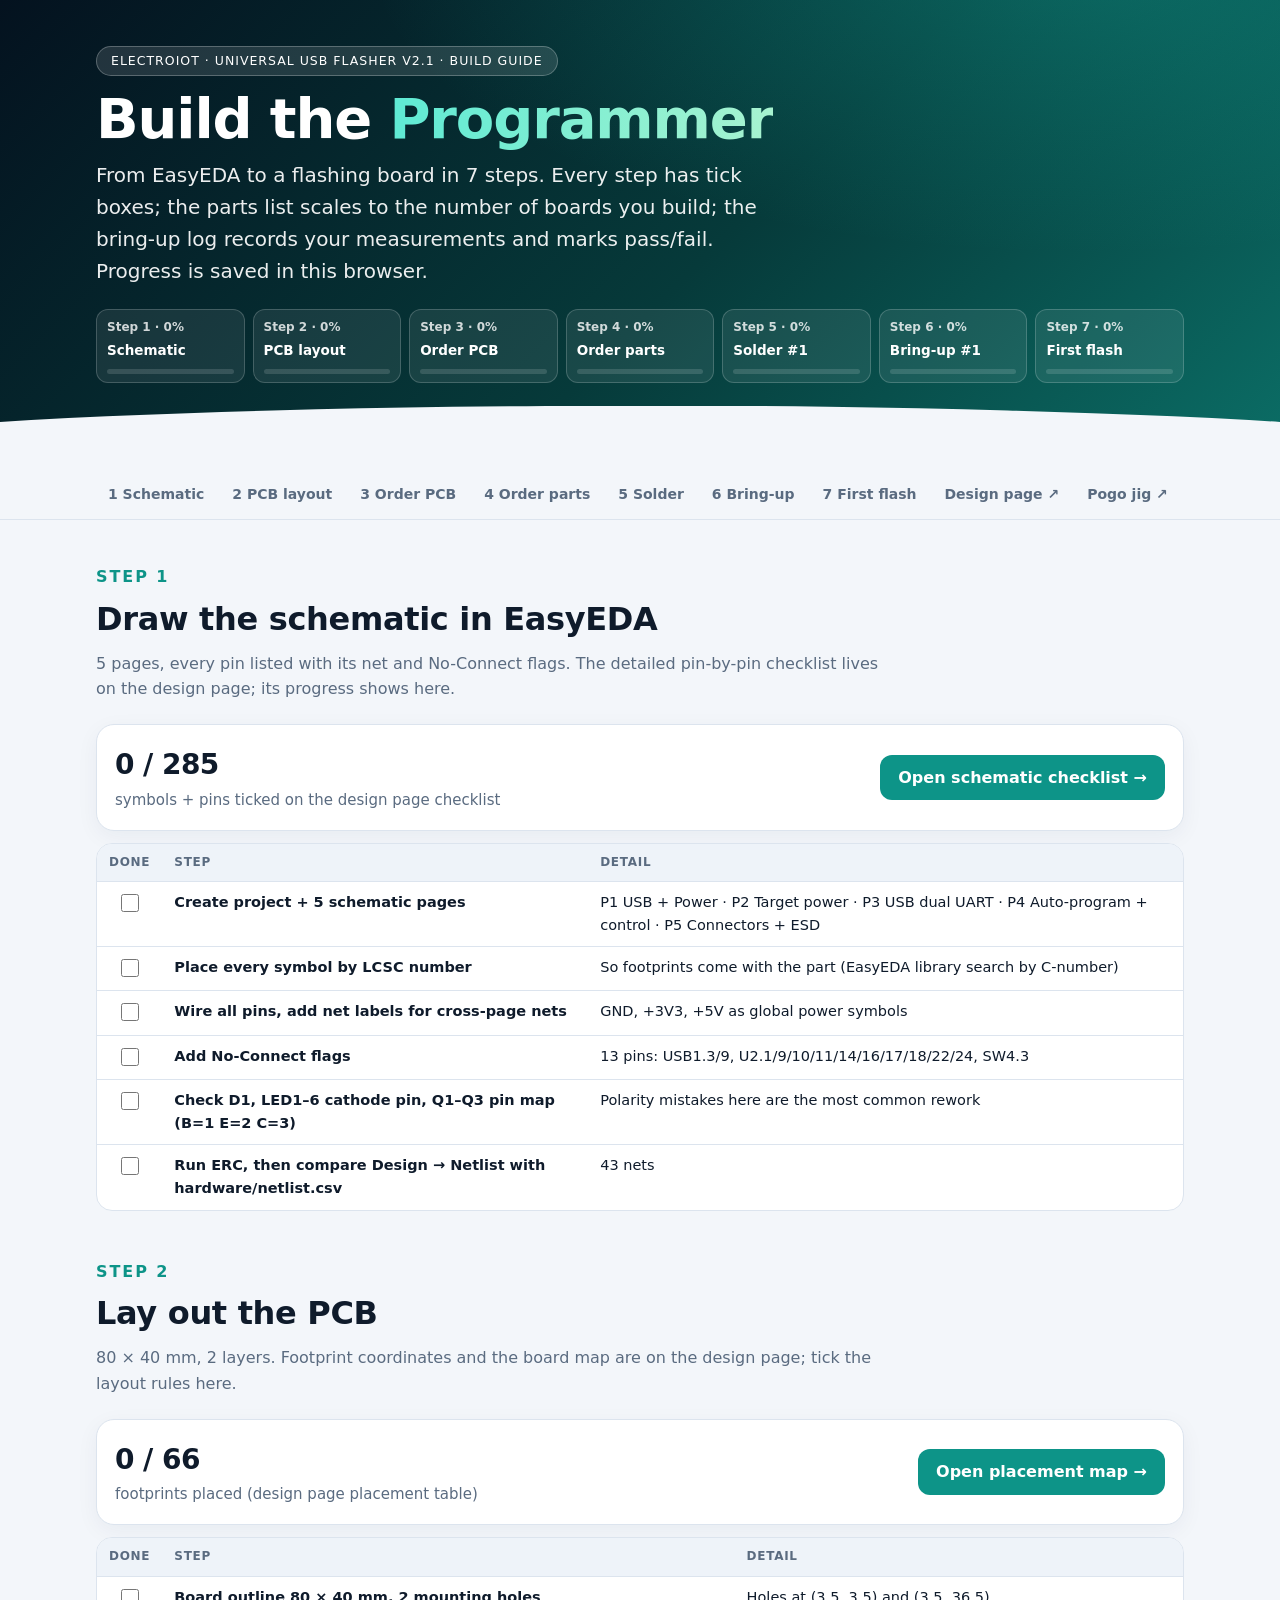
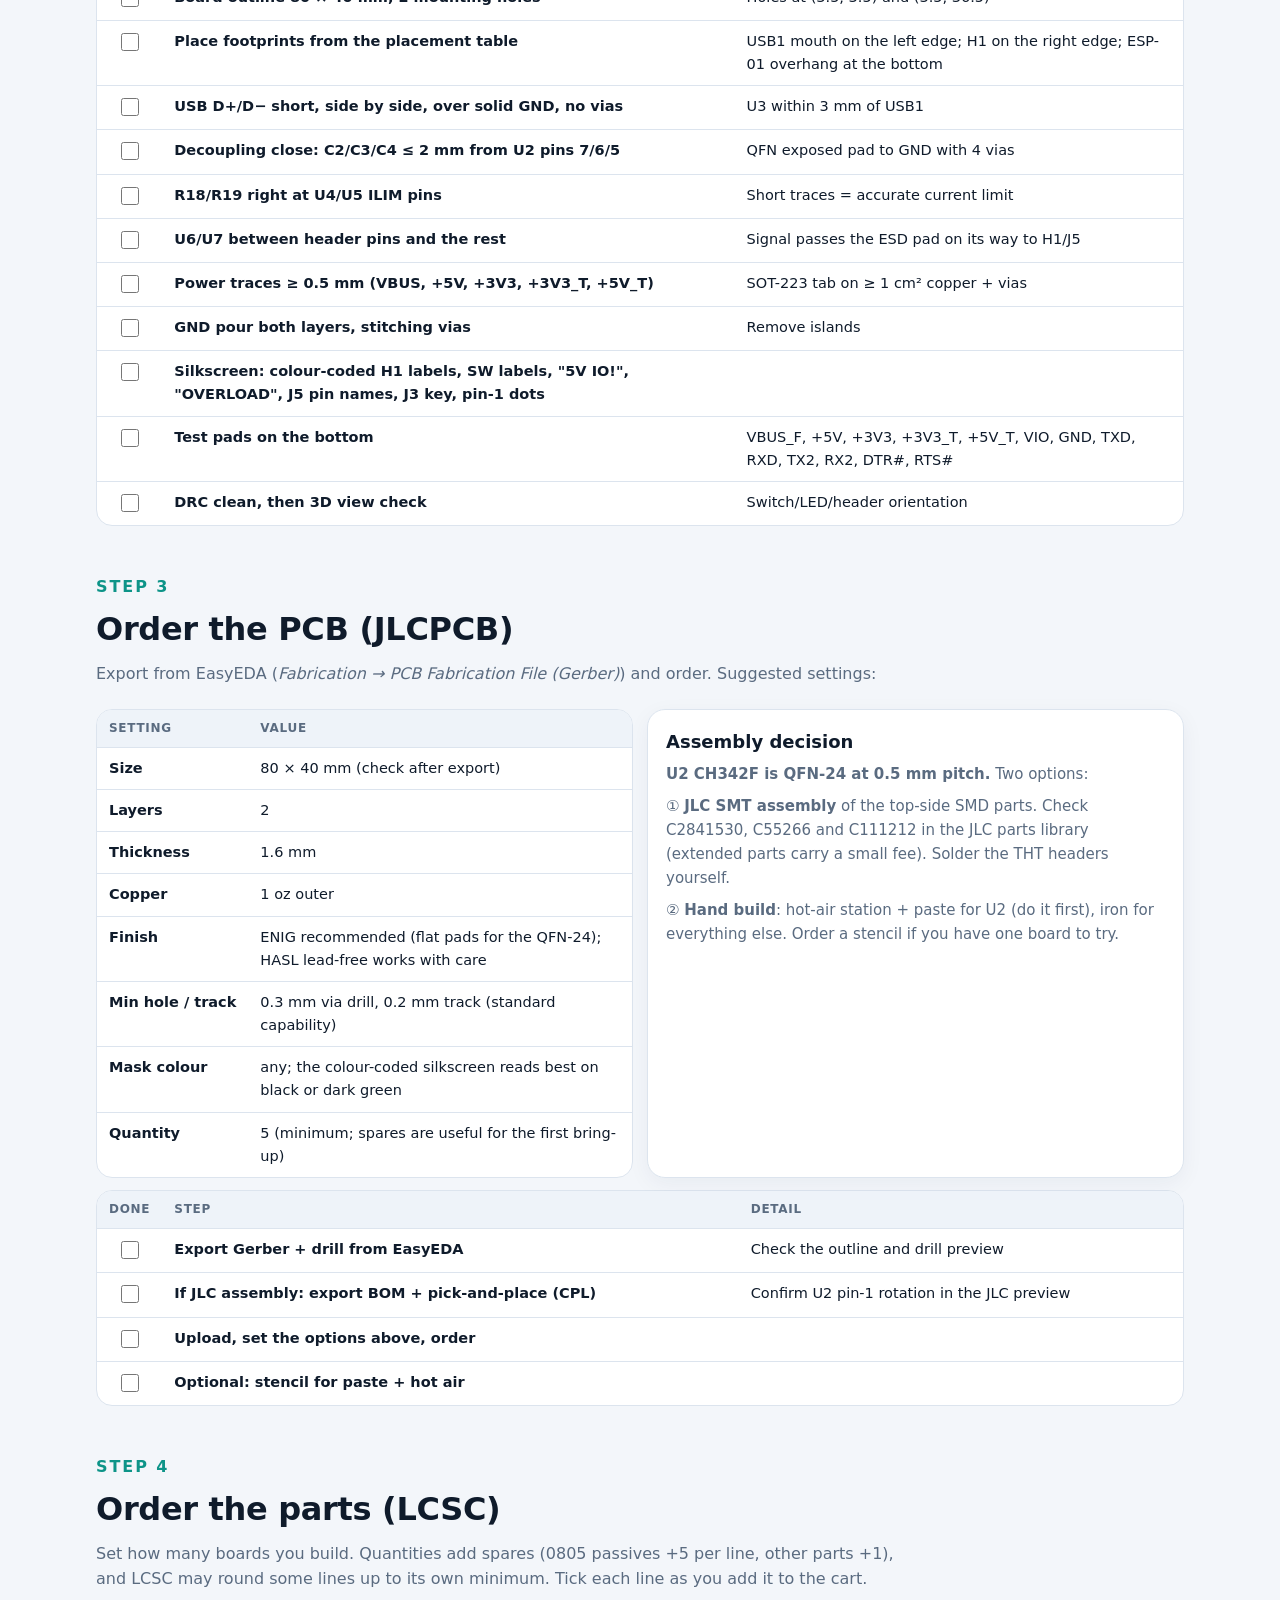
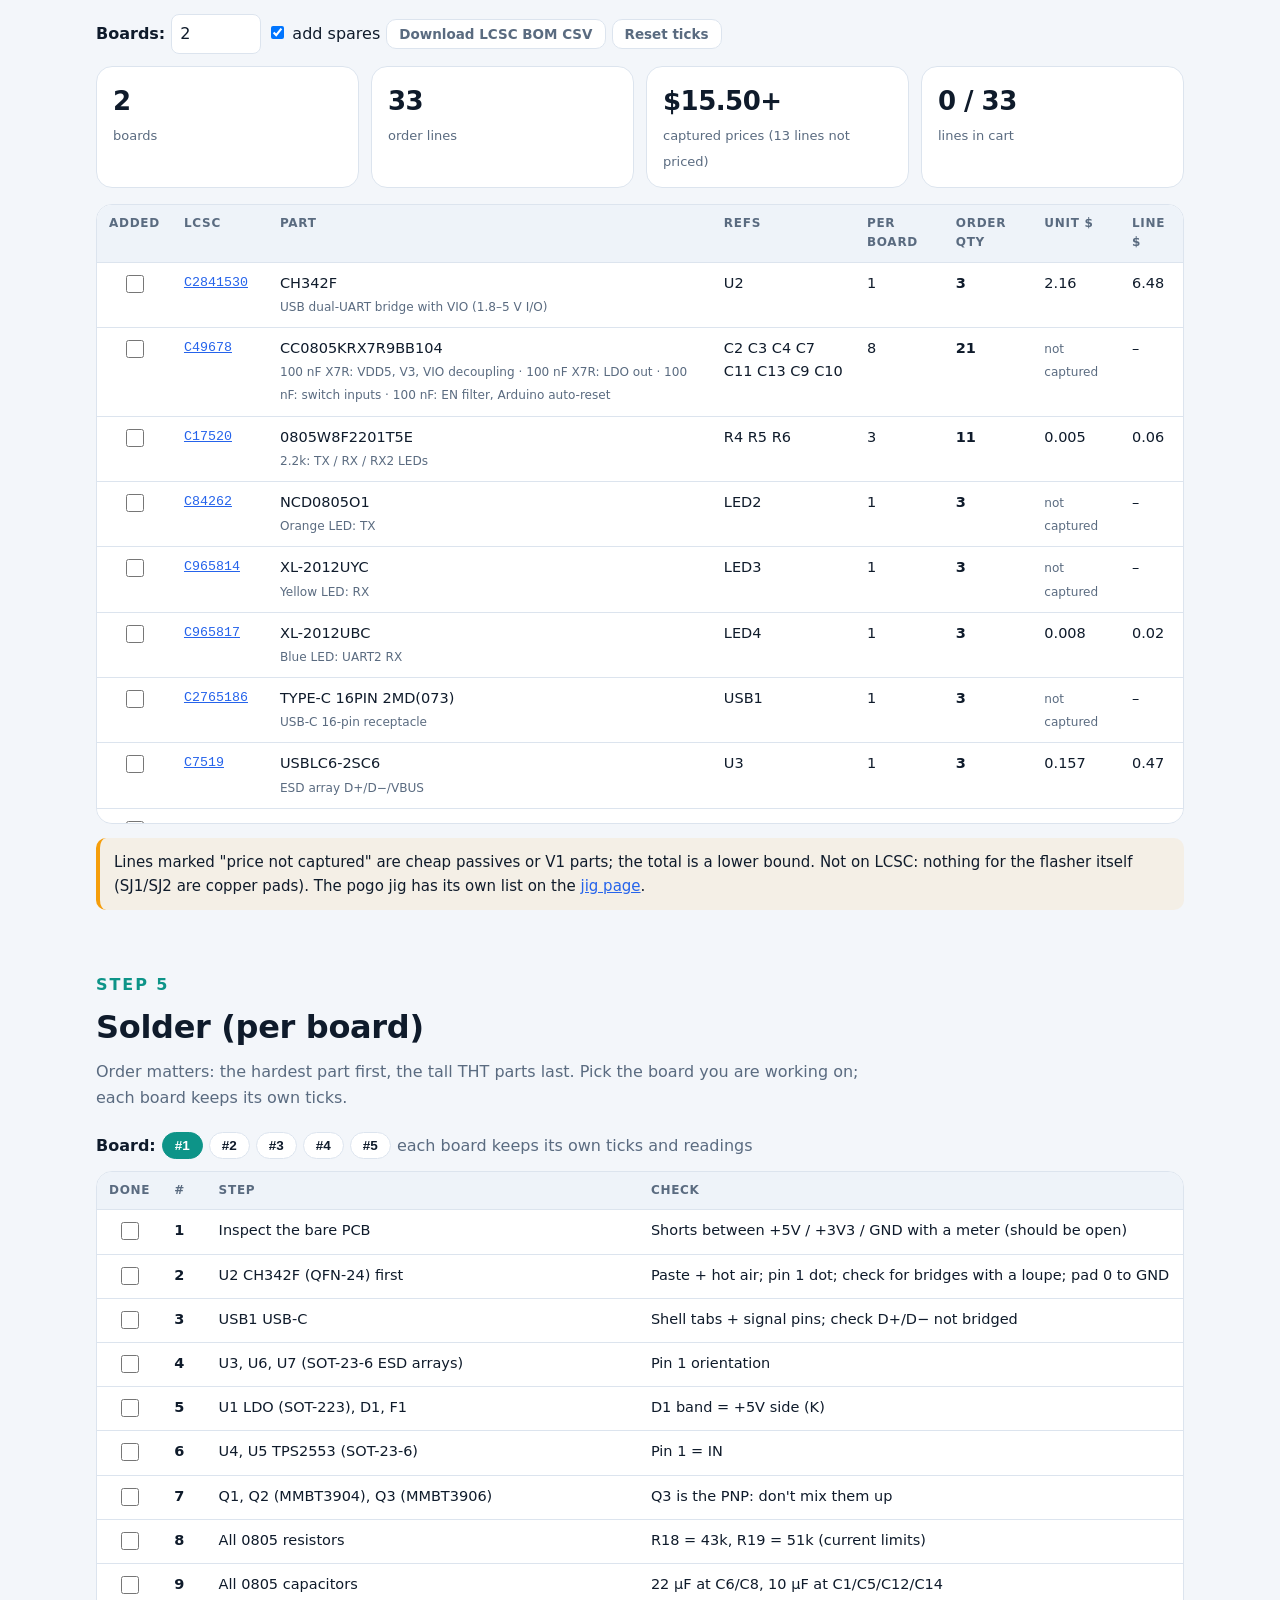
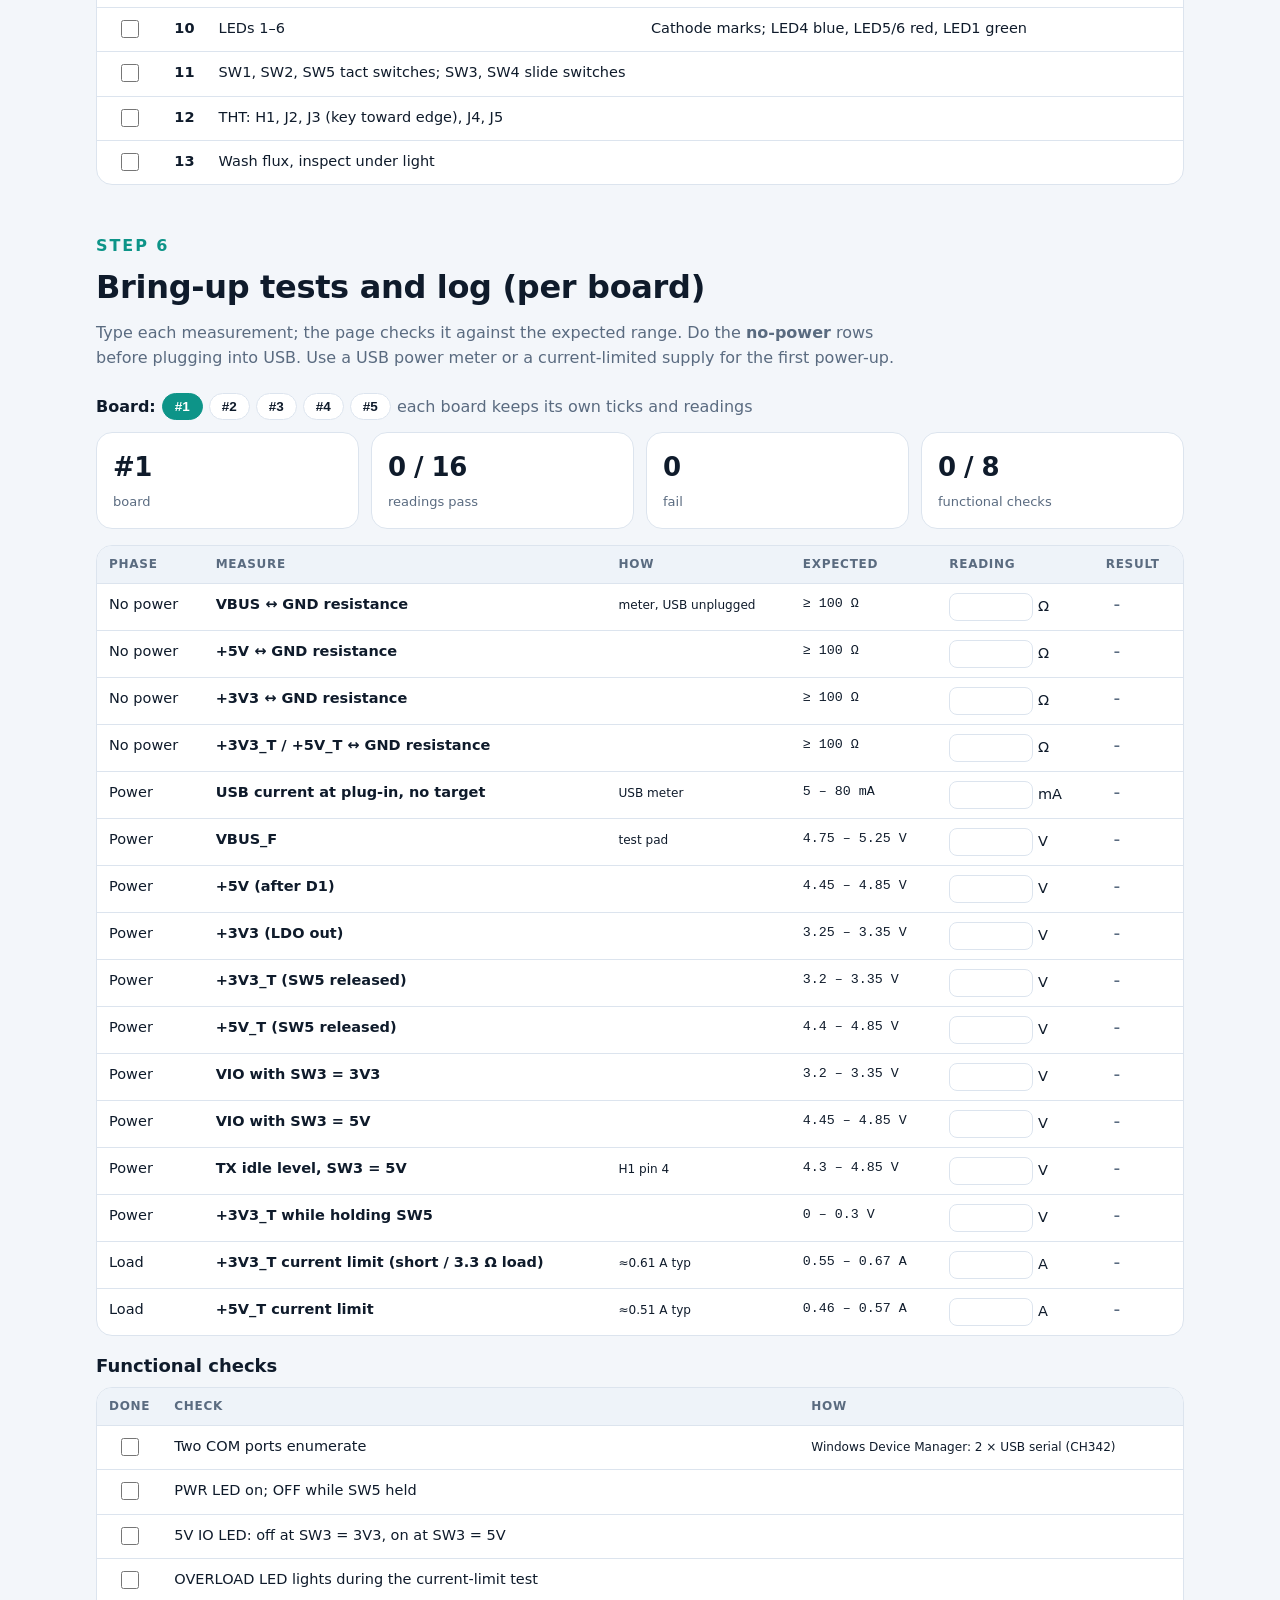
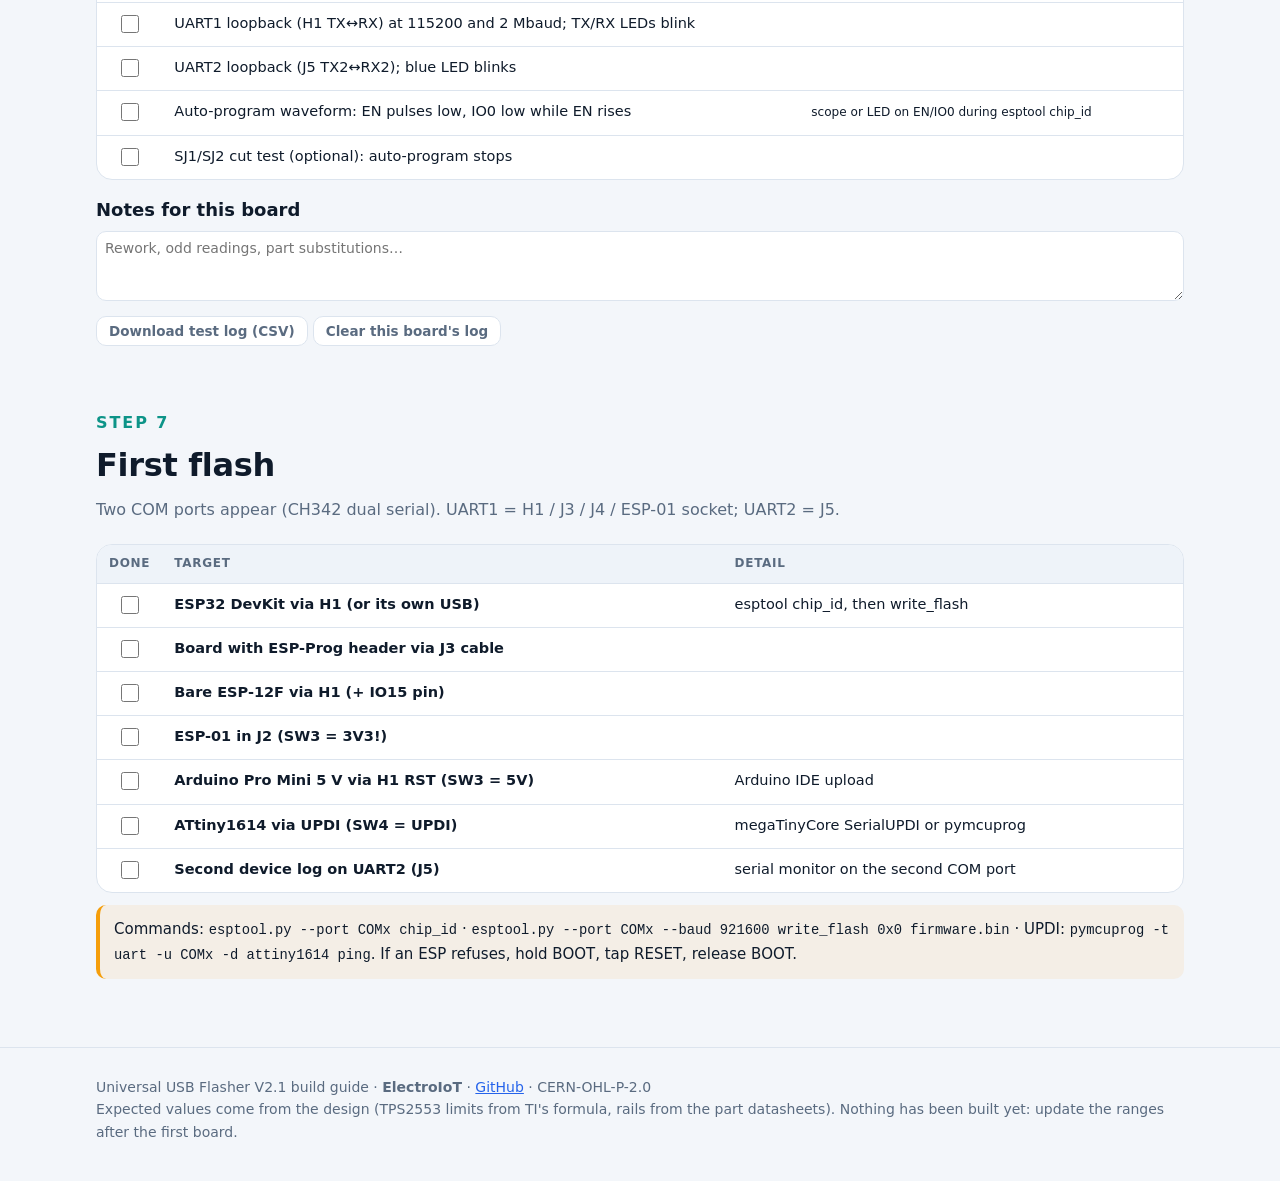
==== docs/build-guide.html @ dc1580ae "Add build guide page: 7 steps, LCSC order calculator, bring-up test log docs/build-guide.html walks " ====
<!doctype html>
<html lang="en">
<head>
<meta charset="utf-8">
<meta name="viewport" content="width=device-width,initial-scale=1">
<title>Build the Flasher</title>
<meta name="description" content="Step-by-step build guide for the Universal USB Flasher V2.1: EasyEDA schematic and layout checklists, JLCPCB order settings, LCSC order calculator, soldering order and a bring-up test log with pass/fail.">
<style>
:root{
  --bg:#f3f6fa;--card:#ffffff;--ink:#0f1b2b;--mute:#5a6b80;--line:#dce4ee;--soft:#eef3f9;
  --a:#0d9488;--b:#2563eb;--hero1:#04121f;--hero2:#063a3a;--hero3:#0d9488;
  --n3v3:#dc2626;--n5v:#9333ea;--nvio:#db2777;--ngnd:#334155;--ntx:#ea580c;--nrx:#16a34a;--nctl:#2563eb;--nesp:#ca8a04;--nusb:#0891b2;--nnc:#94a3b8;
  --sym:#0f1b2b;--pcb:#0b5d3b;--pcb2:#0a4f33;--pad:#d4a34a;--silk:#f8fafc;
}
@media (prefers-color-scheme:dark){:root:not([data-theme="light"]){
  --bg:#07111c;--card:#0e1b2a;--ink:#e6eef8;--mute:#9cb0c6;--line:#1e3246;--soft:#122335;
  --a:#2dd4bf;--b:#60a5fa;
  --n3v3:#f87171;--n5v:#c084fc;--nvio:#f472b6;--ngnd:#94a3b8;--ntx:#fb923c;--nrx:#4ade80;--nctl:#60a5fa;--nesp:#facc15;--nusb:#22d3ee;--nnc:#64748b;
  --sym:#e6eef8;
}}
:root[data-theme="dark"]{
  --bg:#07111c;--card:#0e1b2a;--ink:#e6eef8;--mute:#9cb0c6;--line:#1e3246;--soft:#122335;
  --a:#2dd4bf;--b:#60a5fa;
  --n3v3:#f87171;--n5v:#c084fc;--nvio:#f472b6;--ngnd:#94a3b8;--ntx:#fb923c;--nrx:#4ade80;--nctl:#60a5fa;--nesp:#facc15;--nusb:#22d3ee;--nnc:#64748b;
  --sym:#e6eef8;
}
*{box-sizing:border-box}
html{scroll-behavior:smooth}
body{margin:0;background:var(--bg);color:var(--ink);font:16px/1.6 system-ui,"Segoe UI",Roboto,sans-serif}
a{color:var(--b)}
code,.mono{font-family:ui-monospace,"Cascadia Code",Consolas,monospace;font-size:.92em}
.wrap{max-width:1120px;margin:0 auto;padding:0 16px}

/* hero */
header.hero{position:relative;overflow:hidden;color:#fff;padding:46px 0 86px;
  background:radial-gradient(1200px 500px at 85% -10%,#14b8a655,transparent 60%),linear-gradient(135deg,var(--hero1) 0%,var(--hero2) 55%,#0b6e66 100%)}
.hero:after{content:"";position:absolute;left:0;right:0;bottom:-1px;height:64px;background:var(--bg);clip-path:ellipse(75% 100% at 50% 100%)}
.traces{position:absolute;inset:0;opacity:.16}
.hero .wrap{position:relative;z-index:1;display:grid;grid-template-columns:1.05fr .95fr;gap:28px;align-items:center}
@media(max-width:860px){.hero .wrap{grid-template-columns:1fr}}
.kicker{display:inline-block;background:#ffffff1f;border:1px solid #ffffff40;border-radius:99px;padding:4px 14px;font-size:12.5px;letter-spacing:.08em;text-transform:uppercase}
h1{font-size:clamp(32px,5.6vw,56px);line-height:1.05;margin:14px 0 10px;letter-spacing:-.02em}
h1 span{background:linear-gradient(90deg,#5eead4,#a7f3d0);-webkit-background-clip:text;background-clip:text;color:transparent}
.tagline{font-size:clamp(16px,2.2vw,20px);opacity:.92;margin:0 0 18px;max-width:34em}
.badges{display:flex;flex-wrap:wrap;gap:8px}
.badge{background:#ffffff1a;border:1px solid #ffffff38;border-radius:8px;padding:4px 10px;font-size:13px;font-weight:600}
.cta{display:flex;flex-wrap:wrap;gap:10px;margin-top:22px}
.btn{display:inline-block;padding:10px 18px;border-radius:12px;font-weight:700;text-decoration:none;background:#fff;color:#063a3a}
.btn.o{background:transparent;color:#fff;border:2px solid #ffffff80}
.hero svg.board{width:100%;height:auto;filter:drop-shadow(0 18px 34px rgba(0,0,0,.45))}

/* nav */
nav.toc{position:sticky;top:0;z-index:5;background:color-mix(in srgb,var(--bg) 88%,transparent);backdrop-filter:blur(8px);border-bottom:1px solid var(--line)}
nav.toc .wrap{display:flex;gap:4px;overflow-x:auto;padding-top:8px;padding-bottom:8px;scrollbar-width:none}
nav.toc a{white-space:nowrap;text-decoration:none;color:var(--mute);font-weight:600;font-size:14px;padding:6px 12px;border-radius:99px}
nav.toc a:hover{background:var(--soft);color:var(--ink)}

section{padding:44px 0 4px;scroll-margin-top:56px}
h2{font-size:clamp(24px,3.4vw,32px);margin:0 0 6px;letter-spacing:-.01em}
h2 small{font-size:.5em;color:var(--a);font-weight:800;letter-spacing:.12em;text-transform:uppercase;display:block;margin-bottom:4px}
.lead{color:var(--mute);margin:0 0 22px;max-width:50em}
h3{margin:0 0 6px;font-size:18px}
.grid{display:grid;grid-template-columns:repeat(auto-fit,minmax(240px,1fr));gap:14px}
.card{background:var(--card);border:1px solid var(--line);border-radius:18px;padding:18px;box-shadow:0 6px 22px rgba(8,40,70,.05)}
.card p{margin:0;color:var(--mute);font-size:15px}
.ico{width:42px;height:42px;border-radius:12px;display:grid;place-items:center;font-size:21px;background:var(--soft);margin-bottom:10px}
.fix{display:grid;grid-template-columns:auto 1fr;gap:4px 12px;align-items:start}
.fix .num{grid-row:span 2;width:30px;height:30px;border-radius:50%;background:var(--a);color:#fff;font-weight:800;display:grid;place-items:center;font-size:14px}
.fix .was{color:var(--mute);font-size:14.5px}
.fix .now{font-size:15px}
.fix .now b{color:var(--a)}

.figure{background:var(--card);border:1px solid var(--line);border-radius:18px;padding:14px;overflow-x:auto}
.figure svg{display:block;width:100%;height:auto;min-width:640px}
.figcap{color:var(--mute);font-size:14px;margin:10px 4px 0}
.two{display:grid;grid-template-columns:1fr 1fr;gap:14px}
@media(max-width:900px){.two{grid-template-columns:1fr}}

table{width:100%;border-collapse:collapse;font-size:14.5px}
.tbl{background:var(--card);border:1px solid var(--line);border-radius:16px;overflow:auto}
th,td{padding:9px 12px;text-align:left;border-top:1px solid var(--line);vertical-align:top}
th{background:var(--soft);font-size:12px;text-transform:uppercase;letter-spacing:.06em;color:var(--mute);border-top:0;position:sticky;top:0}
td.ref{font-weight:700;white-space:nowrap}
.pill{display:inline-block;padding:2px 9px;border-radius:99px;font-size:12px;font-weight:700;white-space:nowrap}
.p-ok{background:#16a34a22;color:#15803d}.p-warn{background:#f59e0b26;color:#b45309}.p-info{background:#2563eb1f;color:#1d4ed8}
@media (prefers-color-scheme:dark){:root:not([data-theme="light"]) .p-ok{color:#4ade80}:root:not([data-theme="light"]) .p-warn{color:#fbbf24}:root:not([data-theme="light"]) .p-info{color:#93c5fd}}
.dot{display:inline-block;width:10px;height:10px;border-radius:3px;margin-right:6px;vertical-align:-1px}
.chips{display:flex;flex-wrap:wrap;gap:6px;margin:0 0 12px}
.chip{border:1px solid var(--line);background:var(--card);color:var(--ink);border-radius:99px;padding:5px 12px;font-weight:600;font-size:13.5px;cursor:pointer}
.chip[aria-pressed="true"]{background:var(--a);border-color:var(--a);color:#fff}
.bomtools{display:flex;flex-wrap:wrap;gap:10px;align-items:center;justify-content:space-between;margin-bottom:10px}
.bomtools input{flex:1;min-width:200px;max-width:320px;padding:8px 12px;border-radius:10px;border:1px solid var(--line);background:var(--card);color:var(--ink);font:inherit}
.stats{display:grid;grid-template-columns:repeat(auto-fit,minmax(150px,1fr));gap:12px;margin:0 0 16px}
.stat{background:var(--card);border:1px solid var(--line);border-radius:16px;padding:14px 16px}
.stat b{display:block;font-size:26px;letter-spacing:-.02em}
.stat span{color:var(--mute);font-size:13px}

.legend{display:flex;flex-wrap:wrap;gap:6px 14px;font-size:13.5px;color:var(--mute);margin:10px 4px 0}
.pins{display:flex;gap:6px;flex-wrap:wrap}
.pinbox{flex:1;min-width:84px;border-radius:12px;padding:10px 8px;text-align:center;color:#fff;font-weight:800;font-size:14px}
.pinbox small{display:block;font-weight:600;opacity:.85;font-size:11.5px}
.warn{border-left:4px solid #f59e0b;background:#f59e0b14;padding:12px 14px;border-radius:10px;margin:14px 0;font-size:15px}
.steps{counter-reset:s;display:grid;grid-template-columns:repeat(auto-fit,minmax(230px,1fr));gap:16px;margin-top:8px}
.step{position:relative;background:var(--card);border:1px solid var(--line);border-radius:18px;padding:22px 18px 18px}
.step:before{counter-increment:s;content:counter(s);position:absolute;top:-13px;left:16px;width:28px;height:28px;border-radius:50%;background:var(--a);color:#fff;font-weight:800;display:grid;place-items:center;font-size:14px}
.step p{margin:0;color:var(--mute);font-size:14.5px}
.ck{width:18px;height:18px;accent-color:var(--a);cursor:pointer;vertical-align:-3px}
tr.done td{opacity:.55}tr.done td:first-child,tr.done td.tick{opacity:1}
td.tick{width:38px;text-align:center}
.prog{display:flex;align-items:center;gap:12px;margin:0 0 12px;flex-wrap:wrap}
.bar{flex:1;min-width:160px;height:10px;border-radius:99px;background:var(--soft);border:1px solid var(--line);overflow:hidden}
.bar i{display:block;height:100%;background:linear-gradient(90deg,var(--a),#22c55e);width:0;transition:width .25s}
.prog b{font-size:14px;white-space:nowrap}
.tbtn{border:1px solid var(--line);background:var(--card);color:var(--mute);border-radius:10px;padding:6px 12px;font:600 13.5px system-ui;cursor:pointer}
.tbtn:hover{color:var(--ink)}
.ptabs{display:flex;gap:8px;flex-wrap:wrap;margin:0 0 14px}
.ptab{border:1px solid var(--line);background:var(--card);color:var(--ink);border-radius:14px;padding:10px 14px;cursor:pointer;text-align:left;font:inherit;min-width:170px}
.ptab small{display:block;color:var(--mute);font-size:12.5px}
.ptab[aria-pressed="true"]{border-color:var(--a);box-shadow:0 0 0 2px color-mix(in srgb,var(--a) 35%,transparent)}
.ptab .pp{font-weight:800;color:var(--a);font-size:12.5px}
.net{display:inline-block;padding:1px 8px;border-radius:7px;font:700 12.5px ui-monospace,Consolas,monospace;color:#fff;white-space:nowrap}
.ncflag{white-space:nowrap;display:inline-flex;align-items:center;gap:5px;padding:1px 8px;border-radius:7px;font:800 12px system-ui;background:#64748b26;color:var(--mute);border:1px dashed var(--nnc)}
.ncflag:before{content:"\2715";color:#dc2626;font-weight:900}
.partline{display:flex;flex-wrap:wrap;align-items:center;gap:6px 14px;background:var(--soft);border-top:1px solid var(--line);padding:9px 12px;font-size:14px}
.partline b{font-size:15px}
.partline .mute{color:var(--mute);font-size:13px}
.labels{display:flex;flex-wrap:wrap;gap:6px;margin:8px 0 14px}
footer{margin-top:50px;padding:28px 0 40px;border-top:1px solid var(--line);color:var(--mute);font-size:14px}

/* svg helpers */
.s-sym{stroke:var(--sym);fill:none;stroke-width:2}
.s-fill{fill:var(--card);stroke:var(--sym);stroke-width:2}
.s-txt{fill:var(--ink);font:600 13px system-ui,Segoe UI,sans-serif}
.s-sm{fill:var(--mute);font:500 11.5px system-ui,Segoe UI,sans-serif}
.s-ref{fill:var(--a);font:800 13px system-ui,Segoe UI,sans-serif}
.w{fill:none;stroke-width:2.6;stroke-linecap:round;stroke-linejoin:round}
.j{stroke:none}
.blk{fill:var(--card);stroke:var(--line);stroke-width:2}
.blkt{fill:var(--ink);font:800 15px system-ui,Segoe UI,sans-serif}
.blks{fill:var(--mute);font:500 12px system-ui,Segoe UI,sans-serif}
</style>
</head>
<body>
<style>
.stepper{display:grid;grid-template-columns:repeat(7,1fr);gap:8px;margin-top:22px}
@media(max-width:820px){.stepper{grid-template-columns:repeat(4,1fr)}}
.stp{background:#ffffff14;border:1px solid #ffffff30;border-radius:12px;padding:8px 10px;text-decoration:none;color:#fff}
.stp b{display:block;font-size:12px;opacity:.8}.stp span{font-weight:800;font-size:13.5px}
.stp i{display:block;height:5px;border-radius:9px;background:#ffffff22;margin-top:6px;overflow:hidden}.stp i u{display:block;height:100%;background:#5eead4;width:0}
.num{width:90px;padding:6px 8px;border-radius:8px;border:1px solid var(--line);background:var(--card);color:var(--ink);font:inherit}
.meas{width:84px;padding:5px 7px;border-radius:8px;border:1px solid var(--line);background:var(--card);color:var(--ink);font:600 14px ui-monospace,Consolas,monospace}
.res{font-weight:800;font-size:12.5px;padding:2px 8px;border-radius:99px;white-space:nowrap}
.pass{background:#16a34a22;color:#15803d}.fail{background:#dc262622;color:#b91c1c}.na{color:var(--mute)}
.boardsel{display:flex;gap:6px;flex-wrap:wrap;align-items:center;margin:0 0 12px}
.linkcard{display:flex;justify-content:space-between;align-items:center;gap:12px;flex-wrap:wrap}
.big{font-size:28px;font-weight:800;letter-spacing:-.02em}
textarea.notes{width:100%;min-height:70px;border-radius:10px;border:1px solid var(--line);background:var(--card);color:var(--ink);font:14px system-ui;padding:8px}
</style>
<header class="hero">
  <div class="wrap" style="display:block">
    <span class="kicker">ElectroIoT · Universal USB Flasher V2.1 · build guide</span>
    <h1>Build the <span>Programmer</span></h1>
    <p class="tagline">From EasyEDA to a flashing board in 7 steps. Every step has tick boxes; the parts list scales to the number of boards you build; the bring-up log records your measurements and marks pass/fail. Progress is saved in this browser.</p>
    <div class="stepper" id="stepper"></div>
  </div>
</header>

<nav class="toc"><div class="wrap">
  <a href="#s1">1 Schematic</a><a href="#s2">2 PCB layout</a><a href="#s3">3 Order PCB</a><a href="#s4">4 Order parts</a><a href="#s5">5 Solder</a><a href="#s6">6 Bring-up</a><a href="#s7">7 First flash</a><a href="index.html">Design page ↗</a><a href="pogo-jig.html">Pogo jig ↗</a>
</div></nav>

<main class="wrap">

<section id="s1">
  <h2><small>Step 1</small>Draw the schematic in EasyEDA</h2>
  <p class="lead">5 pages, every pin listed with its net and No-Connect flags. The detailed pin-by-pin checklist lives on the design page; its progress shows here.</p>
  <div class="card linkcard"><div><div class="big" id="schProg">–</div><p>symbols + pins ticked on the design page checklist</p></div><a class="btn" style="background:var(--a);color:#fff" href="index.html#sch-check">Open schematic checklist →</a></div>
  <div class="tbl" style="margin-top:12px"><table id="t1"></table></div>
</section>

<section id="s2">
  <h2><small>Step 2</small>Lay out the PCB</h2>
  <p class="lead">80 × 40 mm, 2 layers. Footprint coordinates and the board map are on the design page; tick the layout rules here.</p>
  <div class="card linkcard"><div><div class="big" id="plProg">–</div><p>footprints placed (design page placement table)</p></div><a class="btn" style="background:var(--a);color:#fff" href="index.html#placement">Open placement map →</a></div>
  <div class="tbl" style="margin-top:12px"><table id="t2"></table></div>
</section>

<section id="s3">
  <h2><small>Step 3</small>Order the PCB (JLCPCB)</h2>
  <p class="lead">Export from EasyEDA (<i>Fabrication → PCB Fabrication File (Gerber)</i>) and order. Suggested settings:</p>
  <div class="two">
    <div class="tbl"><table>
      <tr><th>Setting</th><th>Value</th></tr>
      <tr><td class="ref">Size</td><td>80 × 40 mm (check after export)</td></tr>
      <tr><td class="ref">Layers</td><td>2</td></tr>
      <tr><td class="ref">Thickness</td><td>1.6 mm</td></tr>
      <tr><td class="ref">Copper</td><td>1 oz outer</td></tr>
      <tr><td class="ref">Finish</td><td>ENIG recommended (flat pads for the QFN-24); HASL lead-free works with care</td></tr>
      <tr><td class="ref">Min hole / track</td><td>0.3 mm via drill, 0.2 mm track (standard capability)</td></tr>
      <tr><td class="ref">Mask colour</td><td>any; the colour-coded silkscreen reads best on black or dark green</td></tr>
      <tr><td class="ref">Quantity</td><td>5 (minimum; spares are useful for the first bring-up)</td></tr>
    </table></div>
    <div class="card"><h3>Assembly decision</h3><p><b>U2 CH342F is QFN-24 at 0.5 mm pitch.</b> Two options:</p><p style="margin-top:8px">① <b>JLC SMT assembly</b> of the top-side SMD parts. Check C2841530, C55266 and C111212 in the JLC parts library (extended parts carry a small fee). Solder the THT headers yourself.</p><p style="margin-top:8px">② <b>Hand build</b>: hot-air station + paste for U2 (do it first), iron for everything else. Order a stencil if you have one board to try.</p></div>
  </div>
  <div class="tbl" style="margin-top:12px"><table id="t3"></table></div>
</section>

<section id="s4">
  <h2><small>Step 4</small>Order the parts (LCSC)</h2>
  <p class="lead">Set how many boards you build. Quantities add spares (0805 passives +5 per line, other parts +1), and LCSC may round some lines up to its own minimum. Tick each line as you add it to the cart.</p>
  <div class="boardsel"><b>Boards:</b> <input class="num" id="nBoards" type="number" min="1" max="50" value="2"> <label><input type="checkbox" id="spares" checked> add spares</label> <button class="tbtn" id="csvBtn">Download LCSC BOM CSV</button> <button class="tbtn" id="ordReset">Reset ticks</button></div>
  <div class="stats" id="ordStats"></div>
  <div class="tbl" style="max-height:620px"><table id="ordTable"></table></div>
  <div class="warn">Lines marked "price not captured" are cheap passives or V1 parts; the total is a lower bound. Not on LCSC: nothing for the flasher itself (SJ1/SJ2 are copper pads). The pogo jig has its own list on the <a href="pogo-jig.html#bom">jig page</a>.</div>
</section>

<section id="s5">
  <h2><small>Step 5</small>Solder (per board)</h2>
  <p class="lead">Order matters: the hardest part first, the tall THT parts last. Pick the board you are working on; each board keeps its own ticks.</p>
  <div class="boardsel" id="bs5"></div>
  <div class="tbl"><table id="t5"></table></div>
</section>

<section id="s6">
  <h2><small>Step 6</small>Bring-up tests and log (per board)</h2>
  <p class="lead">Type each measurement; the page checks it against the expected range. Do the <b>no-power</b> rows before plugging into USB. Use a USB power meter or a current-limited supply for the first power-up.</p>
  <div class="boardsel" id="bs6"></div>
  <div class="stats" id="testStats"></div>
  <div class="tbl"><table id="t6"></table></div>
  <h3 style="margin-top:16px">Functional checks</h3>
  <div class="tbl"><table id="t6b"></table></div>
  <h3 style="margin-top:16px">Notes for this board</h3>
  <textarea class="notes" id="notes" placeholder="Rework, odd readings, part substitutions…"></textarea>
  <p style="margin-top:8px"><button class="tbtn" id="logBtn">Download test log (CSV)</button> <button class="tbtn" id="testReset">Clear this board's log</button></p>
</section>

<section id="s7">
  <h2><small>Step 7</small>First flash</h2>
  <p class="lead">Two COM ports appear (CH342 dual serial). UART1 = H1 / J3 / J4 / ESP-01 socket; UART2 = J5.</p>
  <div class="tbl"><table id="t7"></table></div>
  <div class="warn" style="margin-top:12px">Commands: <code>esptool.py --port COMx chip_id</code> · <code>esptool.py --port COMx --baud 921600 write_flash 0x0 firmware.bin</code> · UPDI: <code>pymcuprog -t uart -u COMx -d attiny1614 ping</code>. If an ESP refuses, hold BOOT, tap RESET, release BOOT.</div>
</section>
</main>

<footer><div class="wrap">Universal USB Flasher V2.1 build guide · <b>ElectroIoT</b> · <a href="https://github.com/ElectroIoT/Universal-USB-Flasher-V2">GitHub</a> · CERN-OHL-P-2.0<br>Expected values come from the design (TPS2553 limits from TI's formula, rails from the part datasheets). Nothing has been built yet: update the ranges after the first board.</div></footer>

<script>
/*DESIGN-START*/
const DESIGN={"version":"V2.1 (design)","board":{"w":80,"h":40,"holes":[[3.5,3.5],[3.5,36.5]]},"groups":{"pwr":["Power","#dc2626"],"tgt":["Target power","#f97316"],"usb":["USB + ESD","#0891b2"],"uart":["USB-UART","#0d9488"],"ap":["Auto-program","#2563eb"],"io":["Target I/O","#ca8a04"],"ui":["LEDs + switches","#9333ea"],"con":["Connectors","#64748b"]},"pages":[["P1","Page 1 · USB + Power","USB-C, ESD, fuse, LDO, IO switch, 5V-IO LED"],["P2","Page 2 · Target power","TPS2553 switches, power-cycle button, PWR + OVERLOAD LEDs"],["P3","Page 3 · USB dual UART","CH342F, decoupling, TX/RX/RX2 LEDs"],["P4","Page 4 · Auto-program + control","Q1/Q2, SJ1/SJ2, pull-ups, buttons, UPDI, Arduino RST"],["P5","Page 5 · Connectors + ESD","H1, ESP-01, ESP-Prog 1.27/2.54, UART2, header ESD"]],"parts":[["USB1","P1","USB-C 16P","USB-C-SMD_TYPE-C-16PIN-2MD(073)","C2765186",[["1","GND","GND"],["2","VBUS","VBUS"],["3","SBU2","NC"],["4","CC1","CC1"],["5","DN2","USB_DM"],["6","DP1","USB_DP"],["7","DN1","USB_DM"],["8","DP2","USB_DP"],["9","SBU1","NC"],["10","CC2","CC2"],["11","VBUS","VBUS"],["12","GND","GND"],["13","SHELL","GND"],["14","SHELL","GND"]]],["R1","P1","5.1k","R0805","C27834",[["1","1","CC1"],["2","2","GND"]]],["R2","P1","5.1k","R0805","C27834",[["1","1","CC2"],["2","2","GND"]]],["U3","P1","USBLC6-2SC6","SOT-23-6","C7519",[["1","I/O1","USB_DP"],["2","GND","GND"],["3","I/O2","USB_DM"],["4","I/O2","USB_DM"],["5","VBUS","VBUS"],["6","I/O1","USB_DP"]]],["F1","P1","PTC 500 mA","F1206","C2680506",[["1","1","VBUS"],["2","2","VBUS_F"]]],["C1","P1","10 µF","C0805","C15850",[["1","1","VBUS_F"],["2","2","GND"]]],["D1","P1","1N5819HW","SOD-123","C82544",[["1","K (band)","+5V"],["2","A","VBUS_F"]]],["C5","P1","10 µF","C0805","C15850",[["1","1","+5V"],["2","2","GND"]]],["U1","P1","SGM2212-3.3","SOT-223-3","C3294699",[["1","GND","GND"],["2","VOUT","+3V3"],["3","VIN","+5V"],["4","VOUT (tab)","+3V3"]]],["C6","P1","22 µF","C0805","C45783",[["1","1","+3V3"],["2","2","GND"]]],["C7","P1","100 nF","C0805","C49678",[["1","1","+3V3"],["2","2","GND"]]],["SW3","P1","MSK12C02 (IO 3V3|5V)","SW-SMD_MSK12C02","C431540",[["1","throw A","+3V3"],["2","common","VIO"],["3","throw B","+5V"]]],["Q3","P1","MMBT3906 (5V-IO detect)","SOT-23-3","C53444",[["1","B","Q3_B"],["2","E","VIO"],["3","C","Q3_C"]]],["R16","P1","4.7k (Q3 base)","R0805","C17673",[["1","1","+3V3"],["2","2","Q3_B"]]],["R17","P1","1k (5V-IO LED)","R0805","C95781",[["1","1","Q3_C"],["2","2","LED5_A"]]],["LED5","P1","Red (5V IO warning)","LED0805","C84256",[["2","A","LED5_A"],["1","K","GND"]]],["U4","P2","TPS2553 (3V3 target switch)","SOT-23-6","C55266",[["1","IN","+3V3"],["2","GND","GND"],["3","EN","TPWR_EN"],["4","FAULT#","FAULT_N"],["5","ILIM","ILIM3"],["6","OUT","+3V3_T"]]],["R18","P2","43k 1% (≈0.61 A limit)","R0805","C17695",[["1","1","ILIM3"],["2","2","GND"]]],["C11","P2","100 nF (U4 IN)","C0805","C49678",[["1","1","+3V3"],["2","2","GND"]]],["C12","P2","10 µF (+3V3_T)","C0805","C15850",[["1","1","+3V3_T"],["2","2","GND"]]],["U5","P2","TPS2553 (5V target switch)","SOT-23-6","C55266",[["1","IN","+5V"],["2","GND","GND"],["3","EN","TPWR_EN"],["4","FAULT#","FAULT_N"],["5","ILIM","ILIM5"],["6","OUT","+5V_T"]]],["R19","P2","51k 1% (≈0.51 A limit)","R0805","C17737",[["1","1","ILIM5"],["2","2","GND"]]],["C13","P2","100 nF (U5 IN)","C0805","C49678",[["1","1","+5V"],["2","2","GND"]]],["C14","P2","10 µF (+5V_T)","C0805","C15850",[["1","1","+5V_T"],["2","2","GND"]]],["R20","P2","100k (EN pull-up)","R0805","C96346",[["1","1","+3V3"],["2","2","TPWR_EN"]]],["SW5","P2","POWER-CYCLE (hold = off)","SW-SMD_L3.9-W3.0-P4.45","C720477",[["1","1","TPWR_EN"],["2","2","GND"]]],["R21","P2","1k (OVERLOAD LED)","R0805","C95781",[["1","1","+5V"],["2","2","LED6_A"]]],["LED6","P2","Red (OVERLOAD)","LED0805","C84256",[["2","A","LED6_A"],["1","K","FAULT_N"]]],["R3","P2","1k (PWR LED)","R0805","C95781",[["1","1","+3V3_T"],["2","2","LED1_A"]]],["LED1","P2","Green (target PWR)","LED0805","C84260",[["2","A","LED1_A"],["1","K","GND"]]],["U2","P3","CH342F dual UART","QFN-24_L4.0-W4.0-P0.50","C2841530",[["0","EP (GND)","GND"],["1","RI0#","NC"],["2","GND","GND"],["3","UD+","USB_DP"],["4","UD-","USB_DM"],["5","VIO","VIO"],["6","V3","V3"],["7","VDD5","VBUS_F"],["8","VBUS","VBUS_F"],["9","RST#","NC"],["10","CTS1#","NC"],["11","RTS1#","NC"],["12","RXD1","RX2"],["13","TXD1","TX2"],["14","DSR1#","NC"],["15","DTR1#","DTR2_N"],["16","DCD1#","NC"],["17","RI1#","NC"],["18","CTS0#","NC"],["19","RTS0#","RTS_N"],["20","RXD0","RXD"],["21","TXD0","TXD"],["22","DSR0#","NC"],["23","DTR0#","DTR_N"],["24","DCD0#","NC"]]],["C2","P3","100 nF (VDD5)","C0805","C49678",[["1","1","VBUS_F"],["2","2","GND"]]],["C3","P3","100 nF (V3)","C0805","C49678",[["1","1","V3"],["2","2","GND"]]],["C4","P3","100 nF (VIO)","C0805","C49678",[["1","1","VIO"],["2","2","GND"]]],["R4","P3","2.2k","R0805","C17520",[["1","1","VIO"],["2","2","LED2_A"]]],["LED2","P3","Orange (TX)","LED0805","C84262",[["2","A","LED2_A"],["1","K","TXD"]]],["R5","P3","2.2k","R0805","C17520",[["1","1","VIO"],["2","2","LED3_A"]]],["LED3","P3","Yellow (RX)","LED0805","C965814",[["2","A","LED3_A"],["1","K","RXD"]]],["R6","P3","2.2k","R0805","C17520",[["1","1","VIO"],["2","2","LED4_A"]]],["LED4","P3","Blue (UART2 RX)","LED0805","C965817",[["2","A","LED4_A"],["1","K","RX2"]]],["SJ1","P4","Solder jumper (bridged)","SolderJumper-2_Bridged","-",[["1","1","DTR_N"],["2","2","DTR_AP"]]],["SJ2","P4","Solder jumper (bridged)","SolderJumper-2_Bridged","-",[["1","1","RTS_N"],["2","2","RTS_AP"]]],["R7","P4","10k","R0805","C84376",[["1","1","DTR_AP"],["2","2","Q1_B"]]],["R8","P4","10k","R0805","C84376",[["1","1","RTS_AP"],["2","2","Q2_B"]]],["Q1","P4","MMBT3904 (EN)","SOT-23-3","C81464",[["1","B","Q1_B"],["2","E","RTS_AP"],["3","C","EN"]]],["Q2","P4","MMBT3904 (IO0)","SOT-23-3","C81464",[["1","B","Q2_B"],["2","E","DTR_AP"],["3","C","IO0"]]],["R9","P4","10k (EN pull-up)","R0805","C84376",[["1","1","+3V3_T"],["2","2","EN"]]],["C9","P4","100 nF (EN)","C0805","C49678",[["1","1","EN"],["2","2","GND"]]],["R10","P4","10k (IO0 pull-up)","R0805","C84376",[["1","1","+3V3_T"],["2","2","IO0"]]],["R11","P4","10k (IO15 pull-down)","R0805","C84376",[["1","1","IO15"],["2","2","GND"]]],["SW1","P4","RESET","SW-SMD_L3.9-W3.0-P4.45","C720477",[["1","1","EN"],["2","2","GND"]]],["SW2","P4","BOOT","SW-SMD_L3.9-W3.0-P4.45","C720477",[["1","1","IO0"],["2","2","GND"]]],["C10","P4","100 nF (Arduino reset)","C0805","C49678",[["1","1","DTR_N"],["2","2","RST"]]],["R14","P4","10k (RST pull-up)","R0805","C84376",[["1","1","VIO"],["2","2","RST"]]],["SW4","P4","MSK12C02 (UART|UPDI)","SW-SMD_MSK12C02","C431540",[["1","throw A (UPDI)","TXD"],["2","common","UPDI_R"],["3","throw B (UART)","NC"]]],["R15","P4","4.7k (UPDI)","R0805","C17673",[["1","1","UPDI_R"],["2","2","RXD"]]],["H1","P5","1x11 male header","HDR-TH_11P-P2.54-V-M","C2840011",[["1","3V3","+3V3_T"],["2","5V","+5V_T"],["3","GND","GND"],["4","TX","TXD"],["5","RX/UPDI","RXD"],["6","DTR","DTR_N"],["7","RTS","RTS_N"],["8","RST","RST"],["9","EN","EN"],["10","IO0","IO0"],["11","IO15","IO15"]]],["J2","P5","2x4 female (ESP-01)","HDR-TH_8P-P2.54-V-F-R2-C4","C2897405",[["1","GND","GND"],["2","TXD (ESP out)","RXD"],["3","GPIO2","ESP01_IO2"],["4","CH_PD","EN"],["5","GPIO0","IO0"],["6","RST","ESP01_RST"],["7","RXD (ESP in)","TXD"],["8","VCC","+3V3_T"]]],["C8","P5","22 µF (ESP-01 bulk)","C0805","C45783",[["1","1","+3V3_T"],["2","2","GND"]]],["R12","P5","10k (ESP-01 RST)","R0805","C84376",[["1","1","+3V3_T"],["2","2","ESP01_RST"]]],["R13","P5","10k (ESP-01 GPIO2)","R0805","C84376",[["1","1","+3V3_T"],["2","2","ESP01_IO2"]]],["J3","P5","ESP-Prog PROG 2x3 1.27 mm box header","IDC-TH_6P-P1.27-2x3","C42372545",[["1","ESP_EN","EN"],["2","VDD","+3V3_T"],["3","ESP_TXD","RXD"],["4","GND","GND"],["5","ESP_RXD","TXD"],["6","ESP_IO0","IO0"]]],["J4","P5","PROG 2x3 2.54 mm (pogo / 2.54 cable)","HDR-TH_6P-P2.54-V-M-R2-C3","C65114",[["1","ESP_EN","EN"],["2","VDD","+3V3_T"],["3","ESP_TXD","RXD"],["4","GND","GND"],["5","ESP_RXD","TXD"],["6","ESP_IO0","IO0"]]],["J5","P5","UART2 1x4 header","HDR-TH_4P-P2.54-V-M","C2691448",[["1","GND","GND"],["2","TX2","TX2"],["3","RX2","RX2"],["4","DTR2","DTR2_N"]]],["U6","P5","USBLC6-4SC6 (header ESD A)","SOT-23-6","C111212",[["1","I/O1","TXD"],["2","GND","GND"],["3","I/O2","RXD"],["4","I/O3","DTR_N"],["5","VBUS","+5V"],["6","I/O4","RTS_N"]]],["U7","P5","USBLC6-4SC6 (header ESD B)","SOT-23-6","C111212",[["1","I/O1","EN"],["2","GND","GND"],["3","I/O2","IO0"],["4","I/O3","TX2"],["5","VBUS","+5V"],["6","I/O4","RX2"]]]],"bom":[["U2",1,"USB dual-UART bridge with VIO (1.8–5 V I/O)","QFN-24 4×4","CH342F","WCH","C2841530","5,692",2.16,"ok","uart","QFN 0.5 mm: JLC assembly or hot air"],["C2 C3 C4",3,"100 nF X7R: VDD5, V3, VIO decoupling","0805","CC0805KRX7R9BB104","YAGEO","C49678","",null,"v1","uart",""],["R4 R5 R6",3,"2.2k: TX / RX / RX2 LEDs","0805","0805W8F2201T5E","UNI-ROYAL","C17520","2,263,800",0.005,"ok","uart",""],["LED2",1,"Orange LED: TX","0805","NCD0805O1","NATIONSTAR","C84262","",null,"v1","uart",""],["LED3",1,"Yellow LED: RX","0805","XL-2012UYC","XINGLIGHT","C965814","",null,"v1","uart",""],["LED4",1,"Blue LED: UART2 RX","0805","XL-2012UBC","XINGLIGHT","C965817","760,100",0.008,"ok","uart",""],["USB1",1,"USB-C 16-pin receptacle","SMD","TYPE-C 16PIN 2MD(073)","SHOU HAN","C2765186","1,057,160",null,"ok","usb",""],["U3",1,"ESD array D+/D−/VBUS","SOT-23-6","USBLC6-2SC6","ST","C7519","44,990",0.157,"ok","usb",""],["U6 U7",2,"4-line ESD array: header TX/RX/DTR/RTS/EN/IO0/TX2/RX2","SOT-23-6","USBLC6-4SC6","ST","C111212","13,395",0.247,"ok","usb",""],["R1 R2",2,"5.1k 1%: USB-C CC pull-downs","0805","0805W8F5101T5E","UNI-ROYAL","C27834","",null,"v1","usb",""],["F1",1,"PTC fuse 500 mA hold / 1 A trip, 16 V","1206","JK-nSMD050-16","Jinrui","C2680506","30,620",0.024,"ok","pwr",""],["D1",1,"Schottky 40 V 1 A back-feed diode","SOD-123","1N5819HW-7-F","Diodes Inc","C82544","358,260",null,"ok","pwr",""],["U1",1,"3.3 V 800 mA LDO","SOT-223","SGM2212-3.3XKC3G/TR","SGMICRO","C3294699","5,002",0.57,"ok","pwr",""],["C1 C5",2,"10 µF 25 V X5R: VBUS / LDO in","0805","CL21A106KAYNNNE","Samsung","C15850","",null,"v1","pwr",""],["C6 C8",2,"22 µF 25 V X5R: LDO out / ESP-01 bulk","0805","CL21A226MAQNNNE","Samsung","C45783","615,400",0.107,"ok","pwr",""],["C7",1,"100 nF X7R: LDO out","0805","CC0805KRX7R9BB104","YAGEO","C49678","",null,"v1","pwr",""],["Q3",1,"PNP: lights 5V-IO LED when VIO > 3V3","SOT-23","MMBT3906LT1G","onsemi","C53444","836,550",0.018,"ok","pwr","B=1 E=2 C=3"],["R16",1,"4.7k: Q3 base","0805","0805W8F4701T5E","UNI-ROYAL","C17673","1,051,500",0.003,"ok","pwr",""],["R17",1,"1k: 5V-IO LED","0805","RC0805FR-071KL","YAGEO","C95781","",null,"v1","pwr",""],["LED5",1,"Red LED: 5V IO warning","0805","NCD0805R1","NATIONSTAR","C84256","171,800",0.012,"ok","pwr",""],["U4 U5",2,"Current-limited power switch with FAULT# (3V3_T, 5V_T)","SOT-23-6","TPS2553DBVR","TI","C55266","53,771",0.54,"ok","tgt","Pinout 1 IN 2 GND 3 EN 4 FAULT# 5 ILIM 6 OUT"],["R18",1,"43k 1%: U4 ILIM (≈0.61 A)","0805","0805W8F4302T5E","UNI-ROYAL","C17695","27,600",0.003,"ok","tgt",""],["R19",1,"51k 1%: U5 ILIM (≈0.51 A)","0805","0805W8F5102T5E","UNI-ROYAL","C17737","202,600",0.0064,"ok","tgt",""],["R20",1,"100k: TPWR_EN pull-up","0805","RC0805FR-07100KL","YAGEO","C96346","",null,"v1","tgt",""],["C11 C13",2,"100 nF: switch inputs","0805","CC0805KRX7R9BB104","YAGEO","C49678","",null,"v1","tgt",""],["C12 C14",2,"10 µF: switched outputs","0805","CL21A106KAYNNNE","Samsung","C15850","",null,"v1","tgt",""],["SW5",1,"Tactile switch: POWER-CYCLE","SMD 3.9×3.0","TS-1088-AR02016","XUNPU","C720477","679,440",null,"ok","tgt",""],["LED1",1,"Green LED: target PWR","0805","NCD0805G1","NATIONSTAR","C84260","",null,"v1","tgt",""],["LED6",1,"Red LED: OVERLOAD (FAULT#)","0805","NCD0805R1","NATIONSTAR","C84256","171,800",0.012,"ok","tgt",""],["R3 R21",2,"1k: PWR / OVERLOAD LEDs","0805","RC0805FR-071KL","YAGEO","C95781","",null,"v1","tgt",""],["Q1 Q2",2,"NPN auto-program transistors","SOT-23","MMBT3904LT1G","onsemi","C81464","1,362,700",null,"ok","ap","B=1 E=2 C=3"],["R7 R8",2,"10k: Q1/Q2 base resistors","0805","RC0805FR-0710KL","YAGEO","C84376","",null,"v1","ap",""],["SJ1 SJ2",2,"Solder jumper, bridged by default","PCB pads","—","—","—","",null,"info","ap","PCB feature, not a part"],["R9 R10 R11 R12 R13 R14",6,"10k: EN/IO0 pull-ups, IO15 pull-down, ESP-01 RST/GPIO2, Arduino RST","0805","RC0805FR-0710KL","YAGEO","C84376","",null,"v1","io",""],["C9 C10",2,"100 nF: EN filter, Arduino auto-reset","0805","CC0805KRX7R9BB104","YAGEO","C49678","",null,"v1","io",""],["R15",1,"4.7k: UPDI series resistor","0805","0805W8F4701T5E","UNI-ROYAL","C17673","1,051,500",0.003,"ok","io",""],["SW1 SW2",2,"Tactile switch RESET / BOOT","SMD 3.9×3.0","TS-1088-AR02016","XUNPU","C720477","679,440",null,"ok","ui",""],["SW3 SW4",2,"SPDT slide: IO 3V3/5V · UART/UPDI","SMD","MSK12C02","SHOU HAN","C431540","164,660",0.052,"ok","ui",""],["H1",1,"1×11 male header 2.54 mm","THT","PZ254V-11-11P","XFCN","C2840011","16,430",0.073,"ok","con",""],["J2",1,"2×4 female header 2.54 mm (ESP-01)","THT","PM254-2-04-Z-8.5","HCTL","C2897405","6,120",0.146,"ok","con",""],["J3",1,"2×3 1.27 mm IDC box header (ESP-Prog PROG)","THT","HX JN1.27-2x3P ZZ H4.9","hanxia","C42372545","2,945",0.153,"warn","con","Check datasheet: shrouded + keyed"],["J4",1,"2×3 2.54 mm male header (PROG pogo jig / 2.54 cable)","THT","2.54-2*3P","BOOMELE","C65114","44,550",0.044,"ok","con",""],["J5",1,"1×4 male header 2.54 mm (UART2)","THT","PZ254V-11-04P","XFCN","C2691448","807,020",0.026,"ok","con",""]],"placement":[["USB1",3.4,20,7.4,9,"usb","USB-C"],["U3",12,20,3,3,"usb","USBLC6"],["R1",11,14,2,1.25,"usb","5.1k"],["R2",11,26,2,1.25,"usb","5.1k"],["F1",11,35,3.2,1.6,"pwr","PTC"],["C1",16,35,2,1.25,"pwr","10µ"],["D1",21,35,3.7,1.6,"pwr","SS"],["C5",26,35,2,1.25,"pwr","10µ"],["U1",20,7.5,6.5,7,"pwr","LDO"],["C6",25.5,4,2,1.25,"pwr","22µ"],["C7",25.5,8,2,1.25,"pwr","100n"],["Q3",58,9.5,2.9,2.4,"pwr","Q3"],["R16",58,12.5,2,1.25,"pwr","4.7k"],["LED5",61.5,9.5,2,1.25,"pwr","5V!"],["R17",61.5,12.5,2,1.25,"pwr","1k"],["U2",26,19,5,5,"uart","CH342F"],["C2",30.5,19,2,1.25,"uart","100n"],["C3",27,23.5,2,1.25,"uart","100n"],["C4",23.5,23.5,2,1.25,"uart","100n"],["LED2",47,9.5,2,1.25,"uart","TX"],["LED3",50.5,9.5,2,1.25,"uart","RX"],["LED4",54,9.5,2,1.25,"uart","RX2"],["R4",47,12.5,2,1.25,"uart","2.2k"],["R5",50.5,12.5,2,1.25,"uart","2.2k"],["R6",54,12.5,2,1.25,"uart","2.2k"],["U4",32,7,3,3,"tgt","3V3 SW"],["R18",32,11,2,1.25,"tgt","43k"],["C11",29,4,2,1.25,"tgt","100n"],["C12",35.5,4,2,1.25,"tgt","10µ"],["U5",32,31,3,3,"tgt","5V SW"],["R19",32,27.5,2,1.25,"tgt","51k"],["C13",30,35,2,1.25,"tgt","100n"],["C14",35.5,31,2,1.25,"tgt","10µ"],["SW5",41,3.5,5,3,"tgt","PWR CYC"],["R20",37.5,8,2,1.25,"tgt","100k"],["LED6",41,9.5,2,1.25,"tgt","OVLD"],["R21",41,12.5,2,1.25,"tgt","1k"],["LED1",15.5,12,2,1.25,"tgt","PWR"],["R3",15.5,14.5,2,1.25,"tgt","1k"],["Q1",38,17,2.9,2.4,"ap","Q1"],["R7",42,17,2,1.25,"ap","10k"],["SJ1",46,17,2.4,1.6,"ap","SJ1"],["Q2",38,21.5,2.9,2.4,"ap","Q2"],["R8",42,21.5,2,1.25,"ap","10k"],["SJ2",46,21.5,2.4,1.6,"ap","SJ2"],["R14",50,17,2,1.25,"io","10k"],["C10",54,17,2,1.25,"io","100n"],["R15",58,17,2,1.25,"io","4.7k"],["R9",38,27,2,1.25,"io","10k"],["C9",42,27,2,1.25,"io","100n"],["R10",46,27,2,1.25,"io","10k"],["R11",50,27,2,1.25,"io","10k"],["R12",54,27,2,1.25,"io","10k"],["R13",58,27,2,1.25,"io","10k"],["U6",64,19,3,3,"usb","ESD"],["U7",64,24.5,3,3,"usb","ESD"],["SW1",47.5,3.5,5,3,"ui","RESET"],["SW2",54,3.5,5,3,"ui","BOOT"],["SW3",61.5,3.5,7,3,"ui","3V3|5V"],["SW4",70.5,3.5,7,3,"ui","UART|UPDI"],["C8",44.5,36.5,2,1.25,"pwr","22µ"],["J2",52,36.5,10.2,5.1,"con","ESP-01"],["J3",38,36.5,6.5,5.2,"con","ESP-Prog"],["J4",63.5,36.5,7.6,5.1,"con","PROG 2.54"],["J5",74,37.8,10.2,2.6,"con","UART2"],["H1",77.5,21,2.6,28,"con","H1"]],"notes":{"USB1":"Mouth flush with left edge","U3":"≤ 3 mm from USB1","U1":"Tab up, big copper + vias","U2":"QFN: pin 1 mark, thermal pad + 4 vias to GND","C2":"At U2 pin 7","C3":"At U2 pin 6","C4":"At U2 pin 5","J2":"Bottom edge, module overhangs","H1":"Right edge, pin 1 (3V3) at top","SW3":"Edge, silk \"IO 3V3 | 5V\"","SW4":"Edge, silk \"UART | UPDI\"","SW1":"Edge, silk RESET","SW2":"Edge, silk BOOT","SW5":"Edge, silk POWER (hold = off)","Q1":"Check pin map","Q2":"Check pin map: C = IO0","C8":"Next to J2 VCC","U4":"Short ILIM trace to R18","U5":"Short ILIM trace to R19","U6":"Close to H1 pins 4-7","U7":"Close to H1 pins 9-10 and J5","J3":"Key notch toward board edge","J5":"Silk GND · TX2 · RX2 · DTR2","LED5":"Silk 5V IO!","LED6":"Silk OVERLOAD"}};
/*DESIGN-END*/
const TK='uusbf-build';let T={};try{T=JSON.parse(localStorage.getItem(TK)||'{}')||{}}catch(e){T={}}
const save=()=>{try{localStorage.setItem(TK,JSON.stringify(T))}catch(e){}};
let DT={};try{DT=JSON.parse(localStorage.getItem('uusbf-v2-ticks')||'{}')||{}}catch(e){}
const ck=(k,l)=>`<input type="checkbox" class="ck" data-k="${k}" ${T[k]?'checked':''} aria-label="${l}">`;
let board=+(T.board||1);
const STEP={};

function tickTable(id,key,rows,head='Step'){
  const el=document.getElementById(id);
  const draw=()=>{el.innerHTML=`<tr><th>Done</th><th>${head}</th><th>Detail</th></tr>`+rows.map((r,i)=>{const k=key+':'+i;return `<tr class="${T[k]?'done':''}"><td class="tick">${ck(k,r[0])}</td><td class="ref" style="white-space:normal">${r[0]}</td><td>${r[1]||''}</td></tr>`}).join('');STEP[key]=[rows.filter((r,i)=>T[key+':'+i]).length,rows.length];stepper()};
  el.addEventListener('change',e=>{const c=e.target.closest('.ck');if(!c)return;if(c.checked)T[c.dataset.k]=1;else delete T[c.dataset.k];save();draw()});
  draw();
}

/* step 1 + 2 progress from the design page */
(function(){
  let t=0,d=0;(DESIGN.parts||[]).forEach(p=>{t++;if(DT['sym:'+p[0]])d++;p[5].forEach(pin=>{t++;if(DT['pin:'+p[0]+'.'+pin[0]])d++})});
  document.getElementById('schProg').textContent=`${d} / ${t}`;
  const pl=(DESIGN.placement||[]);const pd=pl.filter(p=>DT['pl:'+p[0]]).length;
  document.getElementById('plProg').textContent=`${pd} / ${pl.length}`;
  STEP.sch=[d,t];STEP.pl=[pd,pl.length];
})();
tickTable('t1','s1',[
 ['Create project + 5 schematic pages','P1 USB + Power · P2 Target power · P3 USB dual UART · P4 Auto-program + control · P5 Connectors + ESD'],
 ['Place every symbol by LCSC number','So footprints come with the part (EasyEDA library search by C-number)'],
 ['Wire all pins, add net labels for cross-page nets','GND, +3V3, +5V as global power symbols'],
 ['Add No-Connect flags','13 pins: USB1.3/9, U2.1/9/10/11/14/16/17/18/22/24, SW4.3'],
 ['Check D1, LED1–6 cathode pin, Q1–Q3 pin map (B=1 E=2 C=3)','Polarity mistakes here are the most common rework'],
 ['Run ERC, then compare Design → Netlist with hardware/netlist.csv','43 nets'],
]);
tickTable('t2','s2',[
 ['Board outline 80 × 40 mm, 2 mounting holes','Holes at (3.5, 3.5) and (3.5, 36.5)'],
 ['Place footprints from the placement table','USB1 mouth on the left edge; H1 on the right edge; ESP-01 overhang at the bottom'],
 ['USB D+/D− short, side by side, over solid GND, no vias','U3 within 3 mm of USB1'],
 ['Decoupling close: C2/C3/C4 ≤ 2 mm from U2 pins 7/6/5','QFN exposed pad to GND with 4 vias'],
 ['R18/R19 right at U4/U5 ILIM pins','Short traces = accurate current limit'],
 ['U6/U7 between header pins and the rest','Signal passes the ESD pad on its way to H1/J5'],
 ['Power traces ≥ 0.5 mm (VBUS, +5V, +3V3, +3V3_T, +5V_T)','SOT-223 tab on ≥ 1 cm² copper + vias'],
 ['GND pour both layers, stitching vias','Remove islands'],
 ['Silkscreen: colour-coded H1 labels, SW labels, "5V IO!", "OVERLOAD", J5 pin names, J3 key, pin-1 dots',''],
 ['Test pads on the bottom','VBUS_F, +5V, +3V3, +3V3_T, +5V_T, VIO, GND, TXD, RXD, TX2, RX2, DTR#, RTS#'],
 ['DRC clean, then 3D view check','Switch/LED/header orientation'],
]);
tickTable('t3','s3',[
 ['Export Gerber + drill from EasyEDA','Check the outline and drill preview'],
 ['If JLC assembly: export BOM + pick-and-place (CPL)','Confirm U2 pin-1 rotation in the JLC preview'],
 ['Upload, set the options above, order',''],
 ['Optional: stencil for paste + hot air',''],
]);

/* step 4 order calculator */
function orderQty(r,n,sp){const base=r[1]*n;if(!sp)return base;const passive=/^(R|C)\d/.test(r[0])&&r[3]==='0805';return base+(passive?5:1)}
function orderLines(){const m={};(DESIGN.bom||[]).filter(r=>r[6]&&r[6].startsWith('C')).forEach(r=>{const g=m[r[6]]||(m[r[6]]={lcsc:r[6],mpn:r[4],desc:[],refs:[],per:0,price:r[8],rows:[]});g.desc.push(r[2]);g.refs.push(r[0]);g.per+=r[1];g.rows.push(r);if(g.price==null&&r[8]!=null)g.price=r[8]});return Object.values(m)}
function groupQty(g,n,sp){const passive=g.rows.every(r=>/^(R|C)\d/.test(r[0])&&r[3]==='0805');return g.per*n+(sp?(passive?5:1):0)}
function renderOrder(){
  const n=Math.max(1,Math.min(50,+document.getElementById('nBoards').value||1));const sp=document.getElementById('spares').checked;
  const lines=orderLines();
  let tot=0,unk=0,h='<tr><th>Added</th><th>LCSC</th><th>Part</th><th>Refs</th><th>Per board</th><th>Order qty</th><th>Unit $</th><th>Line $</th></tr>';
  h+=lines.map(g=>{const q=groupQty(g,n,sp);const lp=g.price!=null?q*g.price:null;if(lp!=null)tot+=lp;else unk++;const k='ord:'+g.lcsc;
    return `<tr class="${T[k]?'done':''}"><td class="tick">${ck(k,g.lcsc+' in cart')}</td><td class="mono"><a href="https://www.lcsc.com/product-detail/${g.lcsc}.html" target="_blank" rel="noopener">${g.lcsc}</a></td><td>${g.mpn}<br><small style="color:var(--mute)">${g.desc.join(' · ')}</small></td><td>${g.refs.join(' ')}</td><td>${g.per}</td><td><b>${q}</b></td><td>${g.price!=null?g.price:'<small style="color:var(--mute)">not captured</small>'}</td><td>${lp!=null?lp.toFixed(2):'–'}</td></tr>`}).join('');
  document.getElementById('ordTable').innerHTML=h;
  const done=lines.filter(g=>T['ord:'+g.lcsc]).length;STEP.ord=[done,lines.length];
  document.getElementById('ordStats').innerHTML=[[n,'boards'],[lines.length,'order lines'],['$'+tot.toFixed(2)+'+','captured prices ('+unk+' lines not priced)'],[done+' / '+lines.length,'lines in cart']].map(s=>`<div class="stat"><b>${s[0]}</b><span>${s[1]}</span></div>`).join('');
  T.n=n;T.sp=sp;save();stepper();
}
(function(){
  if(T.n)document.getElementById('nBoards').value=T.n;if(T.sp===false)document.getElementById('spares').checked=false;
  ['input','change'].forEach(ev=>{document.getElementById('nBoards').addEventListener(ev,renderOrder);document.getElementById('spares').addEventListener(ev,renderOrder)});
  document.getElementById('ordTable').addEventListener('change',e=>{const c=e.target.closest('.ck');if(!c)return;if(c.checked)T[c.dataset.k]=1;else delete T[c.dataset.k];save();renderOrder()});
  document.getElementById('ordReset').addEventListener('click',()=>{if(confirm('Clear order ticks?')){Object.keys(T).filter(k=>k.startsWith('ord:')).forEach(k=>delete T[k]);save();renderOrder()}});
  document.getElementById('csvBtn').addEventListener('click',()=>{const n=+document.getElementById('nBoards').value||1,sp=document.getElementById('spares').checked;
    const rows=[['Comment','Designator','LCSC Part #','Quantity','Manufacturer Part']].concat(orderLines().map(g=>[g.desc.join(' / '),g.refs.join(' '),g.lcsc,groupQty(g,n,sp),g.mpn]));
    const csv=rows.map(r=>r.map(x=>`"${String(x).replace(/"/g,'""')}"`).join(',')).join('\n');
    const a=document.createElement('a');a.href=URL.createObjectURL(new Blob([csv],{type:'text/csv'}));a.download=`flasher-v2-lcsc-${n}boards.csv`;a.click();});
  renderOrder();
})();

/* board selector */
function boardSel(id,cb){const el=document.getElementById(id);const draw=()=>{el.innerHTML='<b>Board:</b> '+[1,2,3,4,5].map(i=>`<button class="chip" data-b="${i}" aria-pressed="${i===board}">#${i}</button>`).join('')+' <span class="na">each board keeps its own ticks and readings</span>'};
  el.addEventListener('click',e=>{const b=e.target.closest('.chip');if(!b)return;board=+b.dataset.b;T.board=board;save();document.querySelectorAll('[data-sel]').forEach(x=>x._draw());renderAll()});
  el._draw=draw;el.dataset.sel=1;draw();}

/* step 5 solder */
const SOLDER=[
 ['Inspect the bare PCB','Shorts between +5V / +3V3 / GND with a meter (should be open)'],
 ['U2 CH342F (QFN-24) first','Paste + hot air; pin 1 dot; check for bridges with a loupe; pad 0 to GND'],
 ['USB1 USB-C','Shell tabs + signal pins; check D+/D− not bridged'],
 ['U3, U6, U7 (SOT-23-6 ESD arrays)','Pin 1 orientation'],
 ['U1 LDO (SOT-223), D1, F1','D1 band = +5V side (K)'],
 ['U4, U5 TPS2553 (SOT-23-6)','Pin 1 = IN'],
 ['Q1, Q2 (MMBT3904), Q3 (MMBT3906)','Q3 is the PNP: don\'t mix them up'],
 ['All 0805 resistors','R18 = 43k, R19 = 51k (current limits)'],
 ['All 0805 capacitors','22 µF at C6/C8, 10 µF at C1/C5/C12/C14'],
 ['LEDs 1–6','Cathode marks; LED4 blue, LED5/6 red, LED1 green'],
 ['SW1, SW2, SW5 tact switches; SW3, SW4 slide switches',''],
 ['THT: H1, J2, J3 (key toward edge), J4, J5',''],
 ['Wash flux, inspect under light',''],
];
function renderSolder(){const key='b'+board+':sol';const el=document.getElementById('t5');
  el.innerHTML='<tr><th>Done</th><th>#</th><th>Step</th><th>Check</th></tr>'+SOLDER.map((r,i)=>{const k=key+':'+i;return `<tr class="${T[k]?'done':''}"><td class="tick">${ck(k,r[0])}</td><td class="ref">${i+1}</td><td>${r[0]}</td><td>${r[1]}</td></tr>`}).join('');
  STEP.sol=[SOLDER.filter((r,i)=>T[key+':'+i]).length,SOLDER.length];}
document.getElementById('t5').addEventListener('change',e=>{const c=e.target.closest('.ck');if(!c)return;if(c.checked)T[c.dataset.k]=1;else delete T[c.dataset.k];save();renderSolder();stepper()});

/* step 6 tests: id, phase, what, how, min, max, unit */
const TESTS=[
 ['r1','No power','VBUS ↔ GND resistance','meter, USB unplugged',100,null,'Ω'],
 ['r2','No power','+5V ↔ GND resistance','',100,null,'Ω'],
 ['r3','No power','+3V3 ↔ GND resistance','',100,null,'Ω'],
 ['r4','No power','+3V3_T / +5V_T ↔ GND resistance','',100,null,'Ω'],
 ['i0','Power','USB current at plug-in, no target','USB meter',5,80,'mA'],
 ['v1','Power','VBUS_F','test pad',4.75,5.25,'V'],
 ['v2','Power','+5V (after D1)','',4.45,4.85,'V'],
 ['v3','Power','+3V3 (LDO out)','',3.25,3.35,'V'],
 ['v4','Power','+3V3_T (SW5 released)','',3.20,3.35,'V'],
 ['v5','Power','+5V_T (SW5 released)','',4.40,4.85,'V'],
 ['v6','Power','VIO with SW3 = 3V3','',3.20,3.35,'V'],
 ['v7','Power','VIO with SW3 = 5V','',4.45,4.85,'V'],
 ['v8','Power','TX idle level, SW3 = 5V','H1 pin 4',4.30,4.85,'V'],
 ['v9','Power','+3V3_T while holding SW5','',0,0.3,'V'],
 ['c1','Load','+3V3_T current limit (short / 3.3 Ω load)','≈0.61 A typ',0.55,0.67,'A'],
 ['c2','Load','+5V_T current limit','≈0.51 A typ',0.46,0.57,'A'],
];
const FUNC=[
 ['Two COM ports enumerate','Windows Device Manager: 2 × USB serial (CH342)'],
 ['PWR LED on; OFF while SW5 held',''],
 ['5V IO LED: off at SW3 = 3V3, on at SW3 = 5V',''],
 ['OVERLOAD LED lights during the current-limit test',''],
 ['UART1 loopback (H1 TX↔RX) at 115200 and 2 Mbaud; TX/RX LEDs blink',''],
 ['UART2 loopback (J5 TX2↔RX2); blue LED blinks',''],
 ['Auto-program waveform: EN pulses low, IO0 low while EN rises','scope or LED on EN/IO0 during esptool chip_id'],
 ['SJ1/SJ2 cut test (optional): auto-program stops',''],
];
function judge(t,v){if(v===''||v==null||isNaN(+v))return ['–','na'];v=+v;if(t[4]!=null&&v<t[4])return ['FAIL','fail'];if(t[5]!=null&&v>t[5])return ['FAIL','fail'];return ['PASS','pass']}
function renderTests(){const key='b'+board+':t:';
  let pass=0,fail=0;
  document.getElementById('t6').innerHTML='<tr><th>Phase</th><th>Measure</th><th>How</th><th>Expected</th><th>Reading</th><th>Result</th></tr>'+TESTS.map(t=>{const v=T[key+t[0]]??'';const [r,c]=judge(t,v);if(c==='pass')pass++;if(c==='fail')fail++;
    const exp=t[5]==null?`≥ ${t[4]} ${t[6]}`:`${t[4]} – ${t[5]} ${t[6]}`;
    return `<tr><td>${t[1]}</td><td class="ref" style="white-space:normal">${t[2]}</td><td><small>${t[3]}</small></td><td class="mono">${exp}</td><td><input class="meas" data-t="${t[0]}" value="${v}" inputmode="decimal" aria-label="${t[2]} reading"> ${t[6]}</td><td><span class="res ${c}">${r}</span></td></tr>`}).join('');
  const fk='b'+board+':f:';
  document.getElementById('t6b').innerHTML='<tr><th>Done</th><th>Check</th><th>How</th></tr>'+FUNC.map((f,i)=>`<tr class="${T[fk+i]?'done':''}"><td class="tick">${ck(fk+i,f[0])}</td><td>${f[0]}</td><td><small>${f[1]}</small></td></tr>`).join('');
  const fd=FUNC.filter((f,i)=>T[fk+i]).length;
  document.getElementById('testStats').innerHTML=[['#'+board,'board'],[pass+' / '+TESTS.length,'readings pass'],[fail,'fail'],[fd+' / '+FUNC.length,'functional checks']].map(s=>`<div class="stat"><b>${s[0]}</b><span>${s[1]}</span></div>`).join('');
  document.getElementById('notes').value=T['b'+board+':notes']||'';
  STEP.test=[pass+fd,TESTS.length+FUNC.length];
}
document.getElementById('t6').addEventListener('change',e=>{const i=e.target.closest('.meas');if(!i)return;const k='b'+board+':t:'+i.dataset.t;if(i.value==='')delete T[k];else T[k]=i.value.replace(',','.');save();renderTests();stepper()});
document.getElementById('t6b').addEventListener('change',e=>{const c=e.target.closest('.ck');if(!c)return;if(c.checked)T[c.dataset.k]=1;else delete T[c.dataset.k];save();renderTests();stepper()});
document.getElementById('notes').addEventListener('input',e=>{T['b'+board+':notes']=e.target.value;save()});
document.getElementById('testReset').addEventListener('click',()=>{if(confirm('Clear board #'+board+' readings and checks?')){Object.keys(T).filter(k=>k.startsWith('b'+board+':t:')||k.startsWith('b'+board+':f:')).forEach(k=>delete T[k]);save();renderTests();stepper()}});
document.getElementById('logBtn').addEventListener('click',()=>{const key='b'+board+':t:';const rows=[['Board','Test','Expected min','Expected max','Unit','Reading','Result']].concat(TESTS.map(t=>{const v=T[key+t[0]]??'';return ['#'+board,t[2],t[4]??'',t[5]??'',t[6],v,judge(t,v)[0]]}));
  FUNC.forEach((f,i)=>rows.push(['#'+board,f[0],'','','',T['b'+board+':f:'+i]?'done':'','']));rows.push(['#'+board,'Notes','','','',(T['b'+board+':notes']||'').replace(/\n/g,' '),'']);
  const csv=rows.map(r=>r.map(x=>`"${String(x).replace(/"/g,'""')}"`).join(',')).join('\n');const a=document.createElement('a');a.href=URL.createObjectURL(new Blob([csv],{type:'text/csv'}));a.download=`flasher-v2-board${board}-bringup.csv`;a.click()});

/* step 7 */
tickTable('t7','s7',[
 ['ESP32 DevKit via H1 (or its own USB)','esptool chip_id, then write_flash'],
 ['Board with ESP-Prog header via J3 cable',''],
 ['Bare ESP-12F via H1 (+ IO15 pin)',''],
 ['ESP-01 in J2 (SW3 = 3V3!)',''],
 ['Arduino Pro Mini 5 V via H1 RST (SW3 = 5V)','Arduino IDE upload'],
 ['ATtiny1614 via UPDI (SW4 = UPDI)','megaTinyCore SerialUPDI or pymcuprog'],
 ['Second device log on UART2 (J5)','serial monitor on the second COM port'],
],'Target');

function renderAll(){renderSolder();renderTests();stepper()}
function stepper(){
  const S=[['s1','Schematic',STEP.sch&&STEP.s1?[STEP.sch[0]+STEP.s1[0],STEP.sch[1]+STEP.s1[1]]:STEP.s1],['s2','PCB layout',STEP.pl&&STEP.s2?[STEP.pl[0]+STEP.s2[0],STEP.pl[1]+STEP.s2[1]]:STEP.s2],['s3','Order PCB',STEP.s3],['s4','Order parts',STEP.ord],['s5','Solder #'+board,STEP.sol],['s6','Bring-up #'+board,STEP.test],['s7','First flash',STEP.s7]];
  const el=document.getElementById('stepper');if(!el)return;
  el.innerHTML=S.map((s,i)=>{const p=s[2]?[s[2][0],s[2][1]]:[0,0];const pct=p[1]?Math.round(100*p[0]/p[1]):0;return `<a class="stp" href="#${s[0]}"><b>Step ${i+1} · ${pct}%</b><span>${s[1]}</span><i><u style="width:${pct}%"></u></i></a>`}).join('');
}
boardSel('bs5');boardSel('bs6');renderAll();
</script>
</body>
</html>
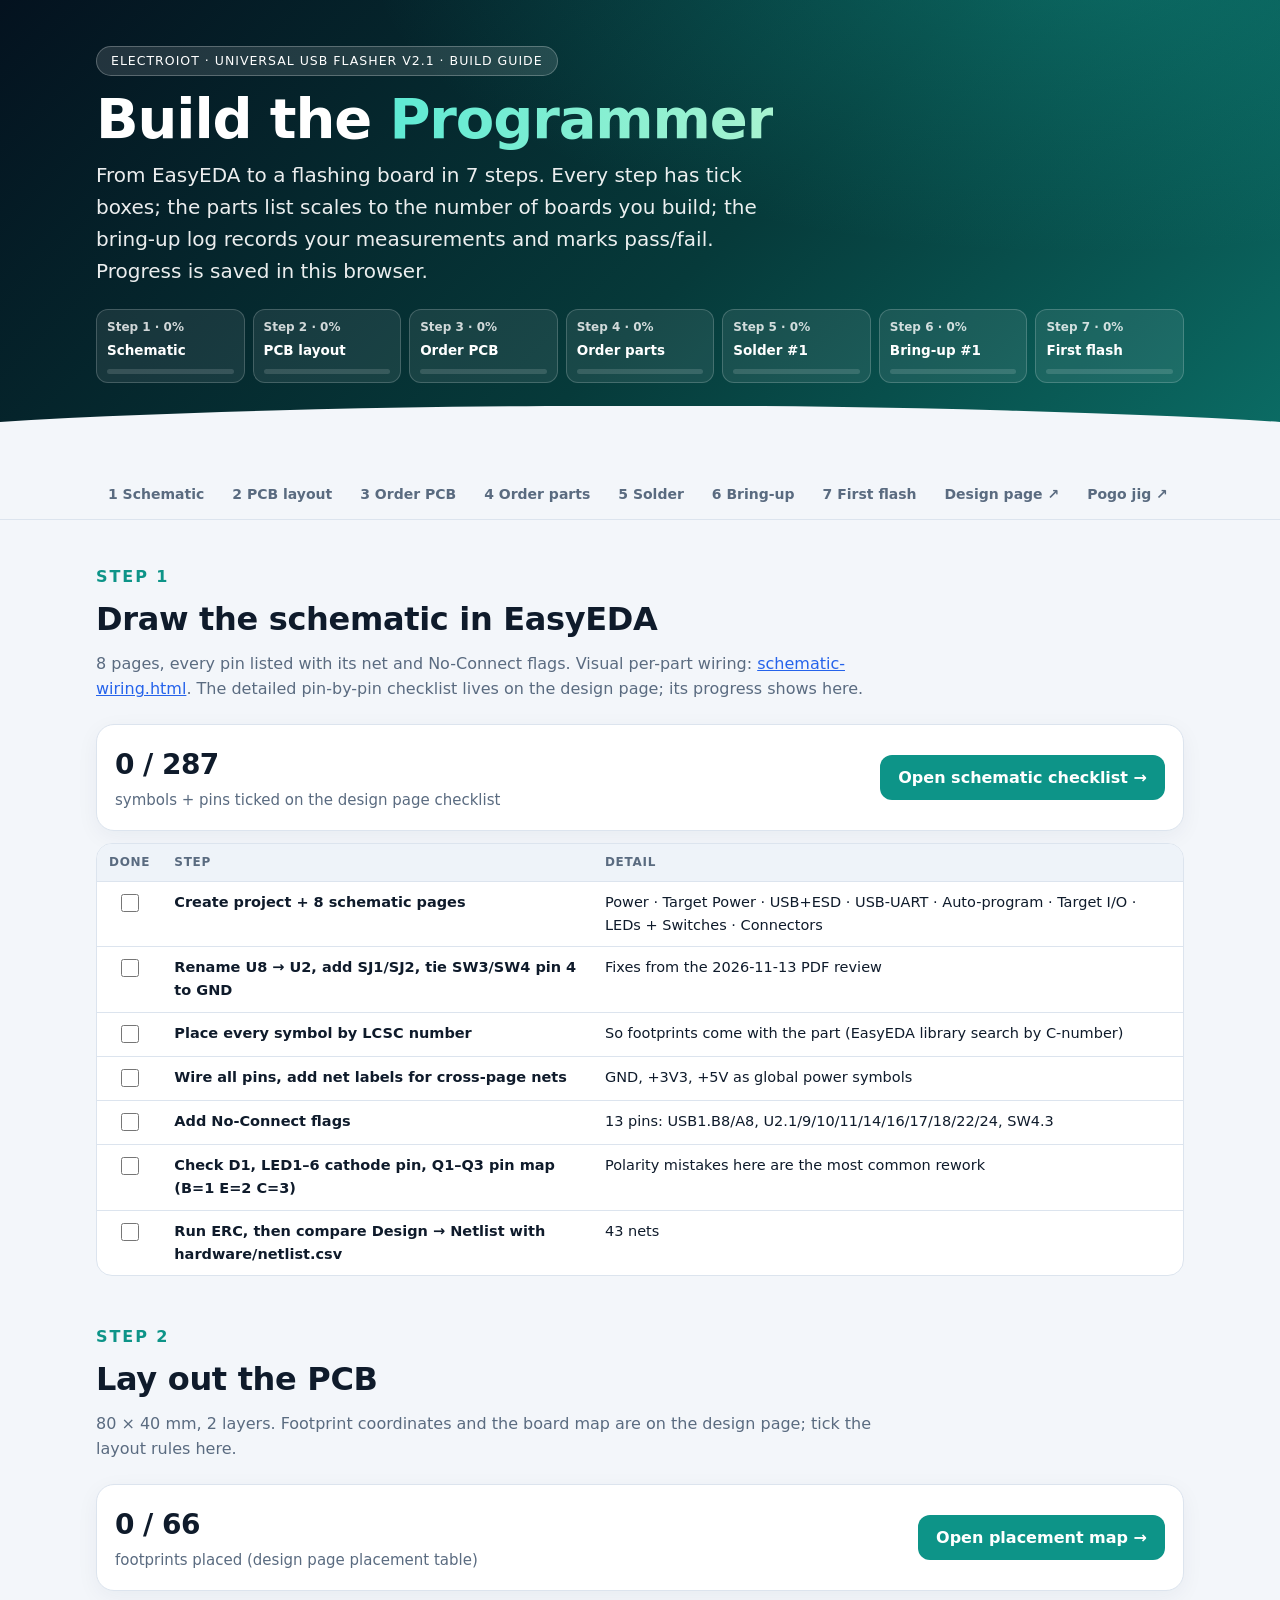
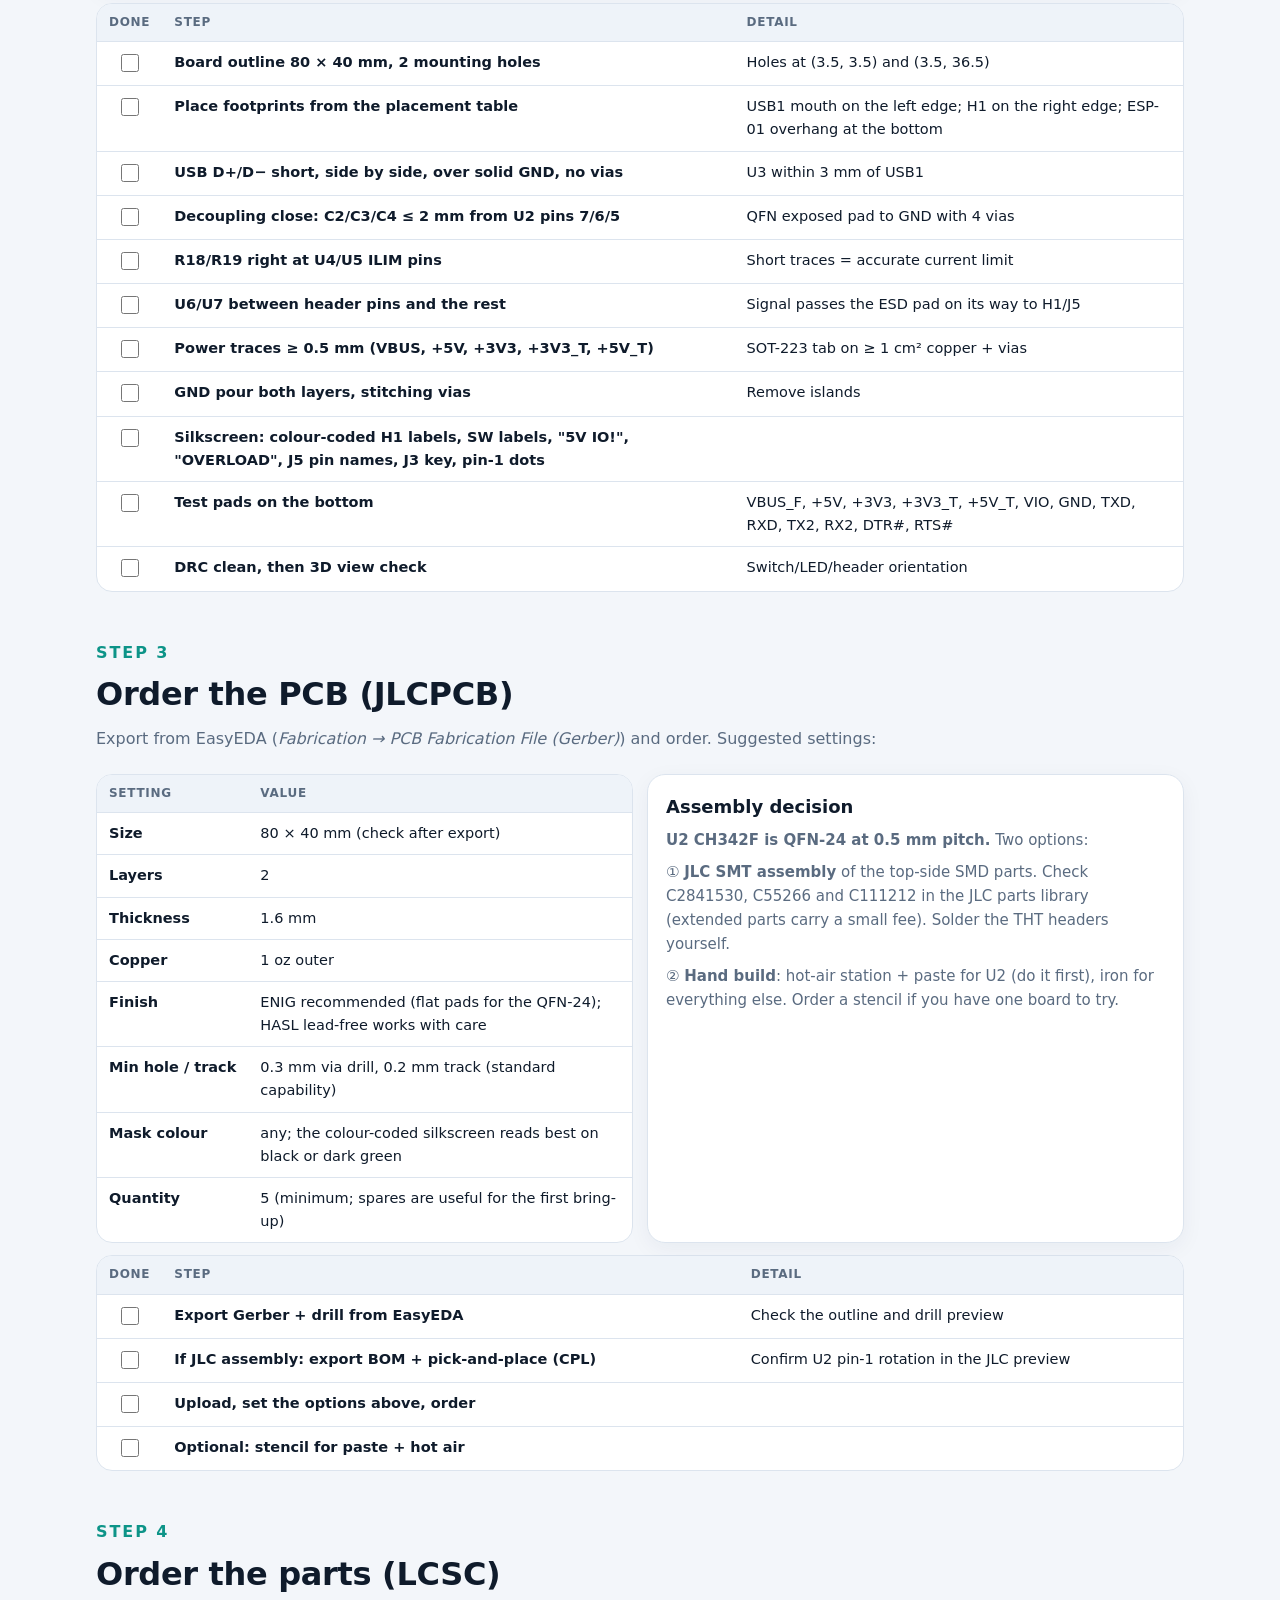
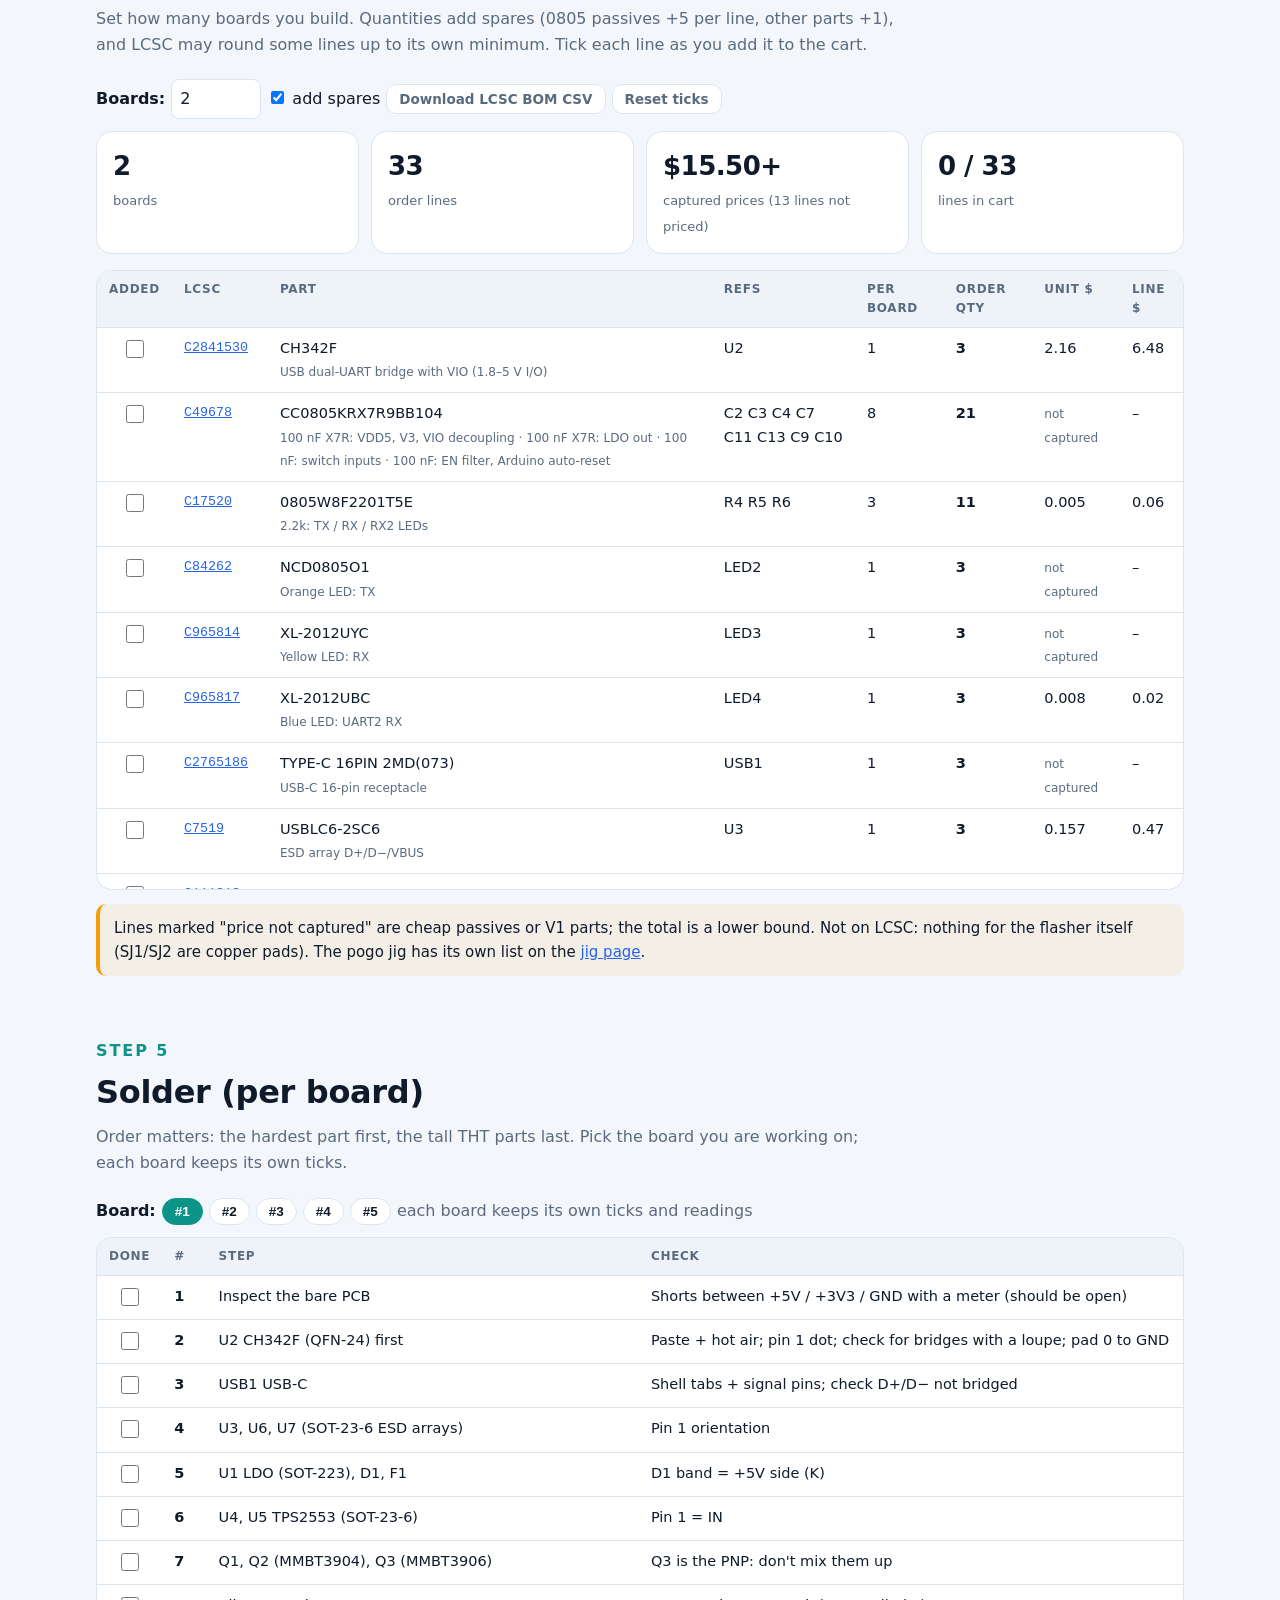
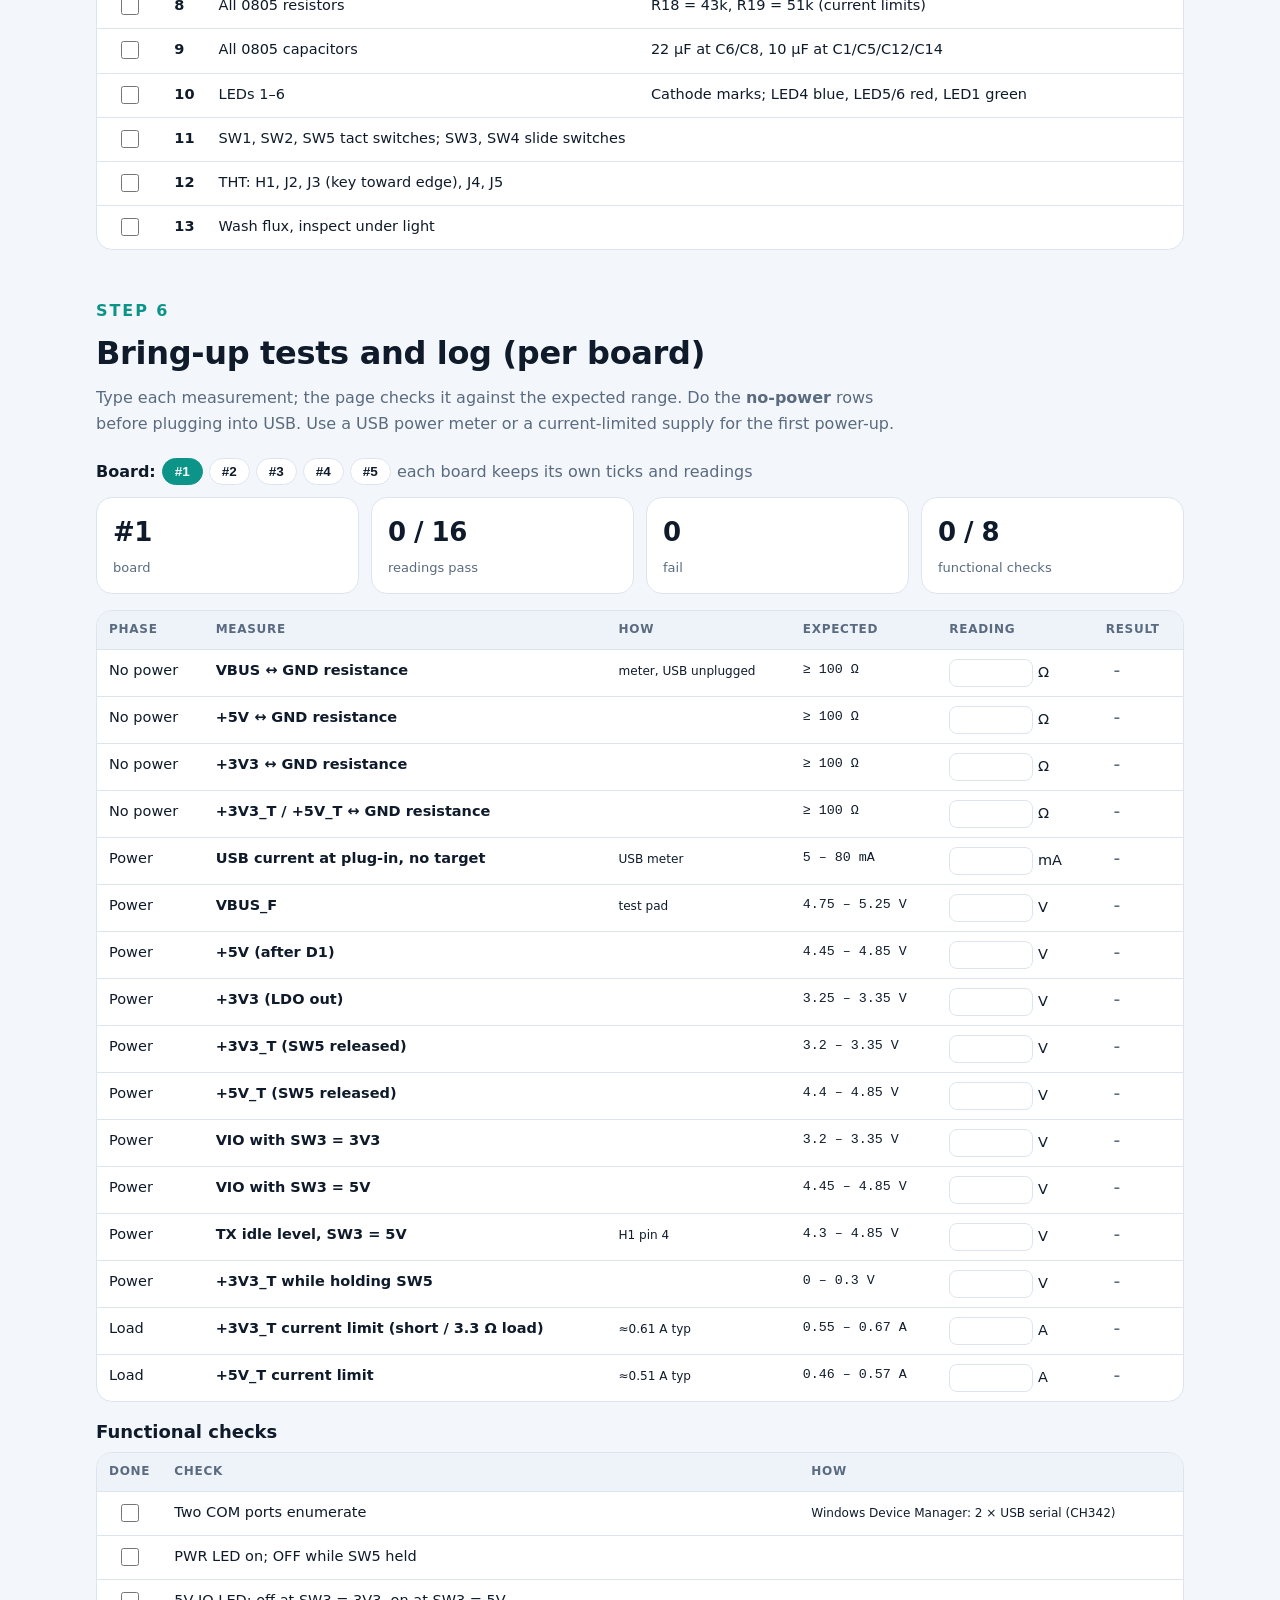
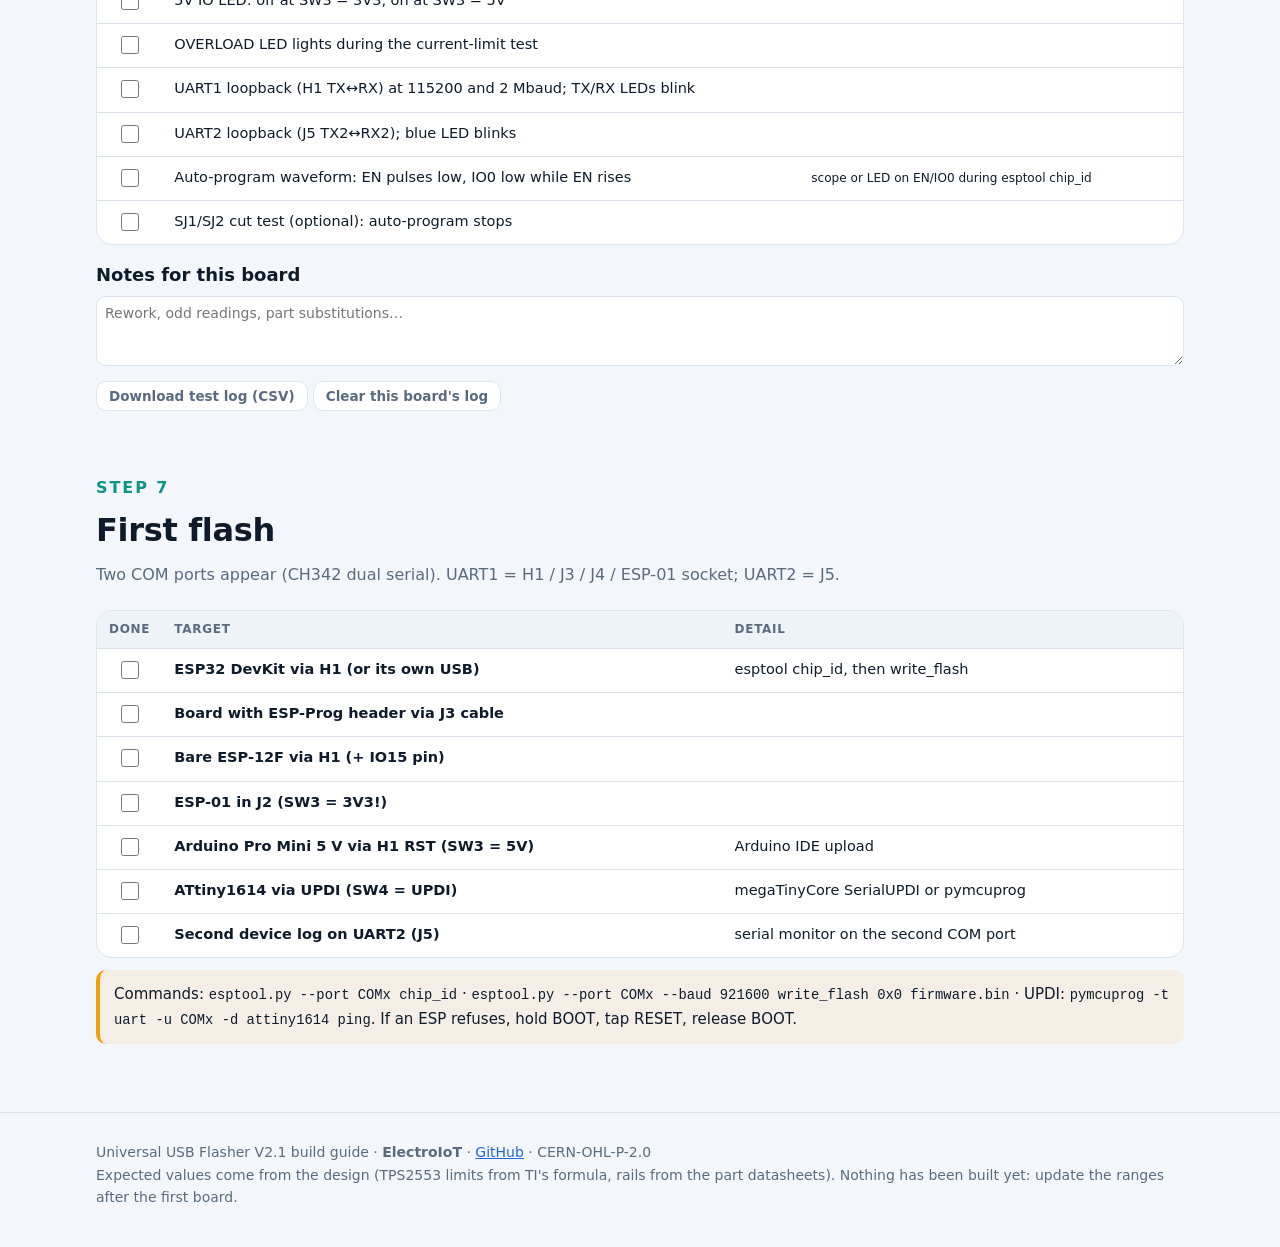
==== commit cb727c9b: "Match the EasyEDA schematic (8 pages) and add page-wise wiring diagrams Design data now follows the " ====
--- a/docs/build-guide.html
+++ b/docs/build-guide.html
@@ -173,7 +173,7 @@
 
 <section id="s1">
   <h2><small>Step 1</small>Draw the schematic in EasyEDA</h2>
-  <p class="lead">5 pages, every pin listed with its net and No-Connect flags. The detailed pin-by-pin checklist lives on the design page; its progress shows here.</p>
+  <p class="lead">8 pages, every pin listed with its net and No-Connect flags. Visual per-part wiring: <a href="schematic-wiring.html">schematic-wiring.html</a>. The detailed pin-by-pin checklist lives on the design page; its progress shows here.</p>
   <div class="card linkcard"><div><div class="big" id="schProg">–</div><p>symbols + pins ticked on the design page checklist</p></div><a class="btn" style="background:var(--a);color:#fff" href="index.html#sch-check">Open schematic checklist →</a></div>
   <div class="tbl" style="margin-top:12px"><table id="t1"></table></div>
 </section>
@@ -246,7 +246,7 @@
 
 <script>
 /*DESIGN-START*/
-const DESIGN={"version":"V2.1 (design)","board":{"w":80,"h":40,"holes":[[3.5,3.5],[3.5,36.5]]},"groups":{"pwr":["Power","#dc2626"],"tgt":["Target power","#f97316"],"usb":["USB + ESD","#0891b2"],"uart":["USB-UART","#0d9488"],"ap":["Auto-program","#2563eb"],"io":["Target I/O","#ca8a04"],"ui":["LEDs + switches","#9333ea"],"con":["Connectors","#64748b"]},"pages":[["P1","Page 1 · USB + Power","USB-C, ESD, fuse, LDO, IO switch, 5V-IO LED"],["P2","Page 2 · Target power","TPS2553 switches, power-cycle button, PWR + OVERLOAD LEDs"],["P3","Page 3 · USB dual UART","CH342F, decoupling, TX/RX/RX2 LEDs"],["P4","Page 4 · Auto-program + control","Q1/Q2, SJ1/SJ2, pull-ups, buttons, UPDI, Arduino RST"],["P5","Page 5 · Connectors + ESD","H1, ESP-01, ESP-Prog 1.27/2.54, UART2, header ESD"]],"parts":[["USB1","P1","USB-C 16P","USB-C-SMD_TYPE-C-16PIN-2MD(073)","C2765186",[["1","GND","GND"],["2","VBUS","VBUS"],["3","SBU2","NC"],["4","CC1","CC1"],["5","DN2","USB_DM"],["6","DP1","USB_DP"],["7","DN1","USB_DM"],["8","DP2","USB_DP"],["9","SBU1","NC"],["10","CC2","CC2"],["11","VBUS","VBUS"],["12","GND","GND"],["13","SHELL","GND"],["14","SHELL","GND"]]],["R1","P1","5.1k","R0805","C27834",[["1","1","CC1"],["2","2","GND"]]],["R2","P1","5.1k","R0805","C27834",[["1","1","CC2"],["2","2","GND"]]],["U3","P1","USBLC6-2SC6","SOT-23-6","C7519",[["1","I/O1","USB_DP"],["2","GND","GND"],["3","I/O2","USB_DM"],["4","I/O2","USB_DM"],["5","VBUS","VBUS"],["6","I/O1","USB_DP"]]],["F1","P1","PTC 500 mA","F1206","C2680506",[["1","1","VBUS"],["2","2","VBUS_F"]]],["C1","P1","10 µF","C0805","C15850",[["1","1","VBUS_F"],["2","2","GND"]]],["D1","P1","1N5819HW","SOD-123","C82544",[["1","K (band)","+5V"],["2","A","VBUS_F"]]],["C5","P1","10 µF","C0805","C15850",[["1","1","+5V"],["2","2","GND"]]],["U1","P1","SGM2212-3.3","SOT-223-3","C3294699",[["1","GND","GND"],["2","VOUT","+3V3"],["3","VIN","+5V"],["4","VOUT (tab)","+3V3"]]],["C6","P1","22 µF","C0805","C45783",[["1","1","+3V3"],["2","2","GND"]]],["C7","P1","100 nF","C0805","C49678",[["1","1","+3V3"],["2","2","GND"]]],["SW3","P1","MSK12C02 (IO 3V3|5V)","SW-SMD_MSK12C02","C431540",[["1","throw A","+3V3"],["2","common","VIO"],["3","throw B","+5V"]]],["Q3","P1","MMBT3906 (5V-IO detect)","SOT-23-3","C53444",[["1","B","Q3_B"],["2","E","VIO"],["3","C","Q3_C"]]],["R16","P1","4.7k (Q3 base)","R0805","C17673",[["1","1","+3V3"],["2","2","Q3_B"]]],["R17","P1","1k (5V-IO LED)","R0805","C95781",[["1","1","Q3_C"],["2","2","LED5_A"]]],["LED5","P1","Red (5V IO warning)","LED0805","C84256",[["2","A","LED5_A"],["1","K","GND"]]],["U4","P2","TPS2553 (3V3 target switch)","SOT-23-6","C55266",[["1","IN","+3V3"],["2","GND","GND"],["3","EN","TPWR_EN"],["4","FAULT#","FAULT_N"],["5","ILIM","ILIM3"],["6","OUT","+3V3_T"]]],["R18","P2","43k 1% (≈0.61 A limit)","R0805","C17695",[["1","1","ILIM3"],["2","2","GND"]]],["C11","P2","100 nF (U4 IN)","C0805","C49678",[["1","1","+3V3"],["2","2","GND"]]],["C12","P2","10 µF (+3V3_T)","C0805","C15850",[["1","1","+3V3_T"],["2","2","GND"]]],["U5","P2","TPS2553 (5V target switch)","SOT-23-6","C55266",[["1","IN","+5V"],["2","GND","GND"],["3","EN","TPWR_EN"],["4","FAULT#","FAULT_N"],["5","ILIM","ILIM5"],["6","OUT","+5V_T"]]],["R19","P2","51k 1% (≈0.51 A limit)","R0805","C17737",[["1","1","ILIM5"],["2","2","GND"]]],["C13","P2","100 nF (U5 IN)","C0805","C49678",[["1","1","+5V"],["2","2","GND"]]],["C14","P2","10 µF (+5V_T)","C0805","C15850",[["1","1","+5V_T"],["2","2","GND"]]],["R20","P2","100k (EN pull-up)","R0805","C96346",[["1","1","+3V3"],["2","2","TPWR_EN"]]],["SW5","P2","POWER-CYCLE (hold = off)","SW-SMD_L3.9-W3.0-P4.45","C720477",[["1","1","TPWR_EN"],["2","2","GND"]]],["R21","P2","1k (OVERLOAD LED)","R0805","C95781",[["1","1","+5V"],["2","2","LED6_A"]]],["LED6","P2","Red (OVERLOAD)","LED0805","C84256",[["2","A","LED6_A"],["1","K","FAULT_N"]]],["R3","P2","1k (PWR LED)","R0805","C95781",[["1","1","+3V3_T"],["2","2","LED1_A"]]],["LED1","P2","Green (target PWR)","LED0805","C84260",[["2","A","LED1_A"],["1","K","GND"]]],["U2","P3","CH342F dual UART","QFN-24_L4.0-W4.0-P0.50","C2841530",[["0","EP (GND)","GND"],["1","RI0#","NC"],["2","GND","GND"],["3","UD+","USB_DP"],["4","UD-","USB_DM"],["5","VIO","VIO"],["6","V3","V3"],["7","VDD5","VBUS_F"],["8","VBUS","VBUS_F"],["9","RST#","NC"],["10","CTS1#","NC"],["11","RTS1#","NC"],["12","RXD1","RX2"],["13","TXD1","TX2"],["14","DSR1#","NC"],["15","DTR1#","DTR2_N"],["16","DCD1#","NC"],["17","RI1#","NC"],["18","CTS0#","NC"],["19","RTS0#","RTS_N"],["20","RXD0","RXD"],["21","TXD0","TXD"],["22","DSR0#","NC"],["23","DTR0#","DTR_N"],["24","DCD0#","NC"]]],["C2","P3","100 nF (VDD5)","C0805","C49678",[["1","1","VBUS_F"],["2","2","GND"]]],["C3","P3","100 nF (V3)","C0805","C49678",[["1","1","V3"],["2","2","GND"]]],["C4","P3","100 nF (VIO)","C0805","C49678",[["1","1","VIO"],["2","2","GND"]]],["R4","P3","2.2k","R0805","C17520",[["1","1","VIO"],["2","2","LED2_A"]]],["LED2","P3","Orange (TX)","LED0805","C84262",[["2","A","LED2_A"],["1","K","TXD"]]],["R5","P3","2.2k","R0805","C17520",[["1","1","VIO"],["2","2","LED3_A"]]],["LED3","P3","Yellow (RX)","LED0805","C965814",[["2","A","LED3_A"],["1","K","RXD"]]],["R6","P3","2.2k","R0805","C17520",[["1","1","VIO"],["2","2","LED4_A"]]],["LED4","P3","Blue (UART2 RX)","LED0805","C965817",[["2","A","LED4_A"],["1","K","RX2"]]],["SJ1","P4","Solder jumper (bridged)","SolderJumper-2_Bridged","-",[["1","1","DTR_N"],["2","2","DTR_AP"]]],["SJ2","P4","Solder jumper (bridged)","SolderJumper-2_Bridged","-",[["1","1","RTS_N"],["2","2","RTS_AP"]]],["R7","P4","10k","R0805","C84376",[["1","1","DTR_AP"],["2","2","Q1_B"]]],["R8","P4","10k","R0805","C84376",[["1","1","RTS_AP"],["2","2","Q2_B"]]],["Q1","P4","MMBT3904 (EN)","SOT-23-3","C81464",[["1","B","Q1_B"],["2","E","RTS_AP"],["3","C","EN"]]],["Q2","P4","MMBT3904 (IO0)","SOT-23-3","C81464",[["1","B","Q2_B"],["2","E","DTR_AP"],["3","C","IO0"]]],["R9","P4","10k (EN pull-up)","R0805","C84376",[["1","1","+3V3_T"],["2","2","EN"]]],["C9","P4","100 nF (EN)","C0805","C49678",[["1","1","EN"],["2","2","GND"]]],["R10","P4","10k (IO0 pull-up)","R0805","C84376",[["1","1","+3V3_T"],["2","2","IO0"]]],["R11","P4","10k (IO15 pull-down)","R0805","C84376",[["1","1","IO15"],["2","2","GND"]]],["SW1","P4","RESET","SW-SMD_L3.9-W3.0-P4.45","C720477",[["1","1","EN"],["2","2","GND"]]],["SW2","P4","BOOT","SW-SMD_L3.9-W3.0-P4.45","C720477",[["1","1","IO0"],["2","2","GND"]]],["C10","P4","100 nF (Arduino reset)","C0805","C49678",[["1","1","DTR_N"],["2","2","RST"]]],["R14","P4","10k (RST pull-up)","R0805","C84376",[["1","1","VIO"],["2","2","RST"]]],["SW4","P4","MSK12C02 (UART|UPDI)","SW-SMD_MSK12C02","C431540",[["1","throw A (UPDI)","TXD"],["2","common","UPDI_R"],["3","throw B (UART)","NC"]]],["R15","P4","4.7k (UPDI)","R0805","C17673",[["1","1","UPDI_R"],["2","2","RXD"]]],["H1","P5","1x11 male header","HDR-TH_11P-P2.54-V-M","C2840011",[["1","3V3","+3V3_T"],["2","5V","+5V_T"],["3","GND","GND"],["4","TX","TXD"],["5","RX/UPDI","RXD"],["6","DTR","DTR_N"],["7","RTS","RTS_N"],["8","RST","RST"],["9","EN","EN"],["10","IO0","IO0"],["11","IO15","IO15"]]],["J2","P5","2x4 female (ESP-01)","HDR-TH_8P-P2.54-V-F-R2-C4","C2897405",[["1","GND","GND"],["2","TXD (ESP out)","RXD"],["3","GPIO2","ESP01_IO2"],["4","CH_PD","EN"],["5","GPIO0","IO0"],["6","RST","ESP01_RST"],["7","RXD (ESP in)","TXD"],["8","VCC","+3V3_T"]]],["C8","P5","22 µF (ESP-01 bulk)","C0805","C45783",[["1","1","+3V3_T"],["2","2","GND"]]],["R12","P5","10k (ESP-01 RST)","R0805","C84376",[["1","1","+3V3_T"],["2","2","ESP01_RST"]]],["R13","P5","10k (ESP-01 GPIO2)","R0805","C84376",[["1","1","+3V3_T"],["2","2","ESP01_IO2"]]],["J3","P5","ESP-Prog PROG 2x3 1.27 mm box header","IDC-TH_6P-P1.27-2x3","C42372545",[["1","ESP_EN","EN"],["2","VDD","+3V3_T"],["3","ESP_TXD","RXD"],["4","GND","GND"],["5","ESP_RXD","TXD"],["6","ESP_IO0","IO0"]]],["J4","P5","PROG 2x3 2.54 mm (pogo / 2.54 cable)","HDR-TH_6P-P2.54-V-M-R2-C3","C65114",[["1","ESP_EN","EN"],["2","VDD","+3V3_T"],["3","ESP_TXD","RXD"],["4","GND","GND"],["5","ESP_RXD","TXD"],["6","ESP_IO0","IO0"]]],["J5","P5","UART2 1x4 header","HDR-TH_4P-P2.54-V-M","C2691448",[["1","GND","GND"],["2","TX2","TX2"],["3","RX2","RX2"],["4","DTR2","DTR2_N"]]],["U6","P5","USBLC6-4SC6 (header ESD A)","SOT-23-6","C111212",[["1","I/O1","TXD"],["2","GND","GND"],["3","I/O2","RXD"],["4","I/O3","DTR_N"],["5","VBUS","+5V"],["6","I/O4","RTS_N"]]],["U7","P5","USBLC6-4SC6 (header ESD B)","SOT-23-6","C111212",[["1","I/O1","EN"],["2","GND","GND"],["3","I/O2","IO0"],["4","I/O3","TX2"],["5","VBUS","+5V"],["6","I/O4","RX2"]]]],"bom":[["U2",1,"USB dual-UART bridge with VIO (1.8–5 V I/O)","QFN-24 4×4","CH342F","WCH","C2841530","5,692",2.16,"ok","uart","QFN 0.5 mm: JLC assembly or hot air"],["C2 C3 C4",3,"100 nF X7R: VDD5, V3, VIO decoupling","0805","CC0805KRX7R9BB104","YAGEO","C49678","",null,"v1","uart",""],["R4 R5 R6",3,"2.2k: TX / RX / RX2 LEDs","0805","0805W8F2201T5E","UNI-ROYAL","C17520","2,263,800",0.005,"ok","uart",""],["LED2",1,"Orange LED: TX","0805","NCD0805O1","NATIONSTAR","C84262","",null,"v1","uart",""],["LED3",1,"Yellow LED: RX","0805","XL-2012UYC","XINGLIGHT","C965814","",null,"v1","uart",""],["LED4",1,"Blue LED: UART2 RX","0805","XL-2012UBC","XINGLIGHT","C965817","760,100",0.008,"ok","uart",""],["USB1",1,"USB-C 16-pin receptacle","SMD","TYPE-C 16PIN 2MD(073)","SHOU HAN","C2765186","1,057,160",null,"ok","usb",""],["U3",1,"ESD array D+/D−/VBUS","SOT-23-6","USBLC6-2SC6","ST","C7519","44,990",0.157,"ok","usb",""],["U6 U7",2,"4-line ESD array: header TX/RX/DTR/RTS/EN/IO0/TX2/RX2","SOT-23-6","USBLC6-4SC6","ST","C111212","13,395",0.247,"ok","usb",""],["R1 R2",2,"5.1k 1%: USB-C CC pull-downs","0805","0805W8F5101T5E","UNI-ROYAL","C27834","",null,"v1","usb",""],["F1",1,"PTC fuse 500 mA hold / 1 A trip, 16 V","1206","JK-nSMD050-16","Jinrui","C2680506","30,620",0.024,"ok","pwr",""],["D1",1,"Schottky 40 V 1 A back-feed diode","SOD-123","1N5819HW-7-F","Diodes Inc","C82544","358,260",null,"ok","pwr",""],["U1",1,"3.3 V 800 mA LDO","SOT-223","SGM2212-3.3XKC3G/TR","SGMICRO","C3294699","5,002",0.57,"ok","pwr",""],["C1 C5",2,"10 µF 25 V X5R: VBUS / LDO in","0805","CL21A106KAYNNNE","Samsung","C15850","",null,"v1","pwr",""],["C6 C8",2,"22 µF 25 V X5R: LDO out / ESP-01 bulk","0805","CL21A226MAQNNNE","Samsung","C45783","615,400",0.107,"ok","pwr",""],["C7",1,"100 nF X7R: LDO out","0805","CC0805KRX7R9BB104","YAGEO","C49678","",null,"v1","pwr",""],["Q3",1,"PNP: lights 5V-IO LED when VIO > 3V3","SOT-23","MMBT3906LT1G","onsemi","C53444","836,550",0.018,"ok","pwr","B=1 E=2 C=3"],["R16",1,"4.7k: Q3 base","0805","0805W8F4701T5E","UNI-ROYAL","C17673","1,051,500",0.003,"ok","pwr",""],["R17",1,"1k: 5V-IO LED","0805","RC0805FR-071KL","YAGEO","C95781","",null,"v1","pwr",""],["LED5",1,"Red LED: 5V IO warning","0805","NCD0805R1","NATIONSTAR","C84256","171,800",0.012,"ok","pwr",""],["U4 U5",2,"Current-limited power switch with FAULT# (3V3_T, 5V_T)","SOT-23-6","TPS2553DBVR","TI","C55266","53,771",0.54,"ok","tgt","Pinout 1 IN 2 GND 3 EN 4 FAULT# 5 ILIM 6 OUT"],["R18",1,"43k 1%: U4 ILIM (≈0.61 A)","0805","0805W8F4302T5E","UNI-ROYAL","C17695","27,600",0.003,"ok","tgt",""],["R19",1,"51k 1%: U5 ILIM (≈0.51 A)","0805","0805W8F5102T5E","UNI-ROYAL","C17737","202,600",0.0064,"ok","tgt",""],["R20",1,"100k: TPWR_EN pull-up","0805","RC0805FR-07100KL","YAGEO","C96346","",null,"v1","tgt",""],["C11 C13",2,"100 nF: switch inputs","0805","CC0805KRX7R9BB104","YAGEO","C49678","",null,"v1","tgt",""],["C12 C14",2,"10 µF: switched outputs","0805","CL21A106KAYNNNE","Samsung","C15850","",null,"v1","tgt",""],["SW5",1,"Tactile switch: POWER-CYCLE","SMD 3.9×3.0","TS-1088-AR02016","XUNPU","C720477","679,440",null,"ok","tgt",""],["LED1",1,"Green LED: target PWR","0805","NCD0805G1","NATIONSTAR","C84260","",null,"v1","tgt",""],["LED6",1,"Red LED: OVERLOAD (FAULT#)","0805","NCD0805R1","NATIONSTAR","C84256","171,800",0.012,"ok","tgt",""],["R3 R21",2,"1k: PWR / OVERLOAD LEDs","0805","RC0805FR-071KL","YAGEO","C95781","",null,"v1","tgt",""],["Q1 Q2",2,"NPN auto-program transistors","SOT-23","MMBT3904LT1G","onsemi","C81464","1,362,700",null,"ok","ap","B=1 E=2 C=3"],["R7 R8",2,"10k: Q1/Q2 base resistors","0805","RC0805FR-0710KL","YAGEO","C84376","",null,"v1","ap",""],["SJ1 SJ2",2,"Solder jumper, bridged by default","PCB pads","—","—","—","",null,"info","ap","PCB feature, not a part"],["R9 R10 R11 R12 R13 R14",6,"10k: EN/IO0 pull-ups, IO15 pull-down, ESP-01 RST/GPIO2, Arduino RST","0805","RC0805FR-0710KL","YAGEO","C84376","",null,"v1","io",""],["C9 C10",2,"100 nF: EN filter, Arduino auto-reset","0805","CC0805KRX7R9BB104","YAGEO","C49678","",null,"v1","io",""],["R15",1,"4.7k: UPDI series resistor","0805","0805W8F4701T5E","UNI-ROYAL","C17673","1,051,500",0.003,"ok","io",""],["SW1 SW2",2,"Tactile switch RESET / BOOT","SMD 3.9×3.0","TS-1088-AR02016","XUNPU","C720477","679,440",null,"ok","ui",""],["SW3 SW4",2,"SPDT slide: IO 3V3/5V · UART/UPDI","SMD","MSK12C02","SHOU HAN","C431540","164,660",0.052,"ok","ui",""],["H1",1,"1×11 male header 2.54 mm","THT","PZ254V-11-11P","XFCN","C2840011","16,430",0.073,"ok","con",""],["J2",1,"2×4 female header 2.54 mm (ESP-01)","THT","PM254-2-04-Z-8.5","HCTL","C2897405","6,120",0.146,"ok","con",""],["J3",1,"2×3 1.27 mm IDC box header (ESP-Prog PROG)","THT","HX JN1.27-2x3P ZZ H4.9","hanxia","C42372545","2,945",0.153,"warn","con","Check datasheet: shrouded + keyed"],["J4",1,"2×3 2.54 mm male header (PROG pogo jig / 2.54 cable)","THT","2.54-2*3P","BOOMELE","C65114","44,550",0.044,"ok","con",""],["J5",1,"1×4 male header 2.54 mm (UART2)","THT","PZ254V-11-04P","XFCN","C2691448","807,020",0.026,"ok","con",""]],"placement":[["USB1",3.4,20,7.4,9,"usb","USB-C"],["U3",12,20,3,3,"usb","USBLC6"],["R1",11,14,2,1.25,"usb","5.1k"],["R2",11,26,2,1.25,"usb","5.1k"],["F1",11,35,3.2,1.6,"pwr","PTC"],["C1",16,35,2,1.25,"pwr","10µ"],["D1",21,35,3.7,1.6,"pwr","SS"],["C5",26,35,2,1.25,"pwr","10µ"],["U1",20,7.5,6.5,7,"pwr","LDO"],["C6",25.5,4,2,1.25,"pwr","22µ"],["C7",25.5,8,2,1.25,"pwr","100n"],["Q3",58,9.5,2.9,2.4,"pwr","Q3"],["R16",58,12.5,2,1.25,"pwr","4.7k"],["LED5",61.5,9.5,2,1.25,"pwr","5V!"],["R17",61.5,12.5,2,1.25,"pwr","1k"],["U2",26,19,5,5,"uart","CH342F"],["C2",30.5,19,2,1.25,"uart","100n"],["C3",27,23.5,2,1.25,"uart","100n"],["C4",23.5,23.5,2,1.25,"uart","100n"],["LED2",47,9.5,2,1.25,"uart","TX"],["LED3",50.5,9.5,2,1.25,"uart","RX"],["LED4",54,9.5,2,1.25,"uart","RX2"],["R4",47,12.5,2,1.25,"uart","2.2k"],["R5",50.5,12.5,2,1.25,"uart","2.2k"],["R6",54,12.5,2,1.25,"uart","2.2k"],["U4",32,7,3,3,"tgt","3V3 SW"],["R18",32,11,2,1.25,"tgt","43k"],["C11",29,4,2,1.25,"tgt","100n"],["C12",35.5,4,2,1.25,"tgt","10µ"],["U5",32,31,3,3,"tgt","5V SW"],["R19",32,27.5,2,1.25,"tgt","51k"],["C13",30,35,2,1.25,"tgt","100n"],["C14",35.5,31,2,1.25,"tgt","10µ"],["SW5",41,3.5,5,3,"tgt","PWR CYC"],["R20",37.5,8,2,1.25,"tgt","100k"],["LED6",41,9.5,2,1.25,"tgt","OVLD"],["R21",41,12.5,2,1.25,"tgt","1k"],["LED1",15.5,12,2,1.25,"tgt","PWR"],["R3",15.5,14.5,2,1.25,"tgt","1k"],["Q1",38,17,2.9,2.4,"ap","Q1"],["R7",42,17,2,1.25,"ap","10k"],["SJ1",46,17,2.4,1.6,"ap","SJ1"],["Q2",38,21.5,2.9,2.4,"ap","Q2"],["R8",42,21.5,2,1.25,"ap","10k"],["SJ2",46,21.5,2.4,1.6,"ap","SJ2"],["R14",50,17,2,1.25,"io","10k"],["C10",54,17,2,1.25,"io","100n"],["R15",58,17,2,1.25,"io","4.7k"],["R9",38,27,2,1.25,"io","10k"],["C9",42,27,2,1.25,"io","100n"],["R10",46,27,2,1.25,"io","10k"],["R11",50,27,2,1.25,"io","10k"],["R12",54,27,2,1.25,"io","10k"],["R13",58,27,2,1.25,"io","10k"],["U6",64,19,3,3,"usb","ESD"],["U7",64,24.5,3,3,"usb","ESD"],["SW1",47.5,3.5,5,3,"ui","RESET"],["SW2",54,3.5,5,3,"ui","BOOT"],["SW3",61.5,3.5,7,3,"ui","3V3|5V"],["SW4",70.5,3.5,7,3,"ui","UART|UPDI"],["C8",44.5,36.5,2,1.25,"pwr","22µ"],["J2",52,36.5,10.2,5.1,"con","ESP-01"],["J3",38,36.5,6.5,5.2,"con","ESP-Prog"],["J4",63.5,36.5,7.6,5.1,"con","PROG 2.54"],["J5",74,37.8,10.2,2.6,"con","UART2"],["H1",77.5,21,2.6,28,"con","H1"]],"notes":{"USB1":"Mouth flush with left edge","U3":"≤ 3 mm from USB1","U1":"Tab up, big copper + vias","U2":"QFN: pin 1 mark, thermal pad + 4 vias to GND","C2":"At U2 pin 7","C3":"At U2 pin 6","C4":"At U2 pin 5","J2":"Bottom edge, module overhangs","H1":"Right edge, pin 1 (3V3) at top","SW3":"Edge, silk \"IO 3V3 | 5V\"","SW4":"Edge, silk \"UART | UPDI\"","SW1":"Edge, silk RESET","SW2":"Edge, silk BOOT","SW5":"Edge, silk POWER (hold = off)","Q1":"Check pin map","Q2":"Check pin map: C = IO0","C8":"Next to J2 VCC","U4":"Short ILIM trace to R18","U5":"Short ILIM trace to R19","U6":"Close to H1 pins 4-7","U7":"Close to H1 pins 9-10 and J5","J3":"Key notch toward board edge","J5":"Silk GND · TX2 · RX2 · DTR2","LED5":"Silk 5V IO!","LED6":"Silk OVERLOAD"}};
+const DESIGN={"version":"V2.1 (design, schematic pages match EasyEDA export 2026-11-13)","board":{"w":80,"h":40,"holes":[[3.5,3.5],[3.5,36.5]]},"groups":{"pwr":["Power","#dc2626"],"tgt":["Target power","#f97316"],"usb":["USB + ESD","#0891b2"],"uart":["USB-UART","#0d9488"],"ap":["Auto-program","#2563eb"],"io":["Target I/O","#ca8a04"],"ui":["LEDs + switches","#9333ea"],"con":["Connectors","#64748b"]},"pages":[["P1","Page 1 · Power","F1, D1, LDO, bulk caps, 5V-IO LED (Q3)"],["P2","Page 2 · Target Power","TPS2553 switches, POWER-CYCLE, PWR + OVERLOAD LEDs"],["P3","Page 3 · USB+ESD","USB-C, CC resistors, USB ESD, header ESD arrays"],["P4","Page 4 · USB-UART","CH342F (U2), decoupling, TX/RX/RX2 LEDs"],["P5","Page 5 · Auto-program","SJ1/SJ2, Q1/Q2, base resistors"],["P6","Page 6 · Target I/O","Pull-ups, IO15, Arduino RST, UPDI resistor"],["P7","Page 7 · LEDs + Switches","RESET, BOOT, IO 3V3|5V, UART|UPDI switches"],["P8","Page 8 · Connectors","H1, ESP-01, ESP-Prog J3/J4, UART2 J5"]],"parts":[["USB1","P3","USB-C 16P","USB-C-SMD_TYPE-C-16PIN-2MD(073)","C2765186",[["A1B12","GND","GND"],["A4B9","VBUS","VBUS"],["B8","SBU2","NC"],["A5","CC1","CC1"],["B7","DN2","USB_DM"],["A6","DP1","USB_DP"],["A7","DN1","USB_DM"],["B6","DP2","USB_DP"],["A8","SBU1","NC"],["B5","CC2","CC2"],["B4A9","VBUS","VBUS"],["B1A12","GND","GND"],["13","EH (shell)","GND"],["14","EH (shell)","GND"]]],["R1","P3","5.1k","R0805","C27834",[["1","1","CC1"],["2","2","GND"]]],["R2","P3","5.1k","R0805","C27834",[["1","1","CC2"],["2","2","GND"]]],["U3","P3","USBLC6-2SC6","SOT-23-6","C7519",[["1","I/O1","USB_DP"],["2","GND","GND"],["3","I/O2","USB_DM"],["4","I/O2","USB_DM"],["5","VBUS","VBUS"],["6","I/O1","USB_DP"]]],["F1","P1","PTC 500 mA","F1206","C2680506",[["1","1","VBUS"],["2","2","VBUS_F"]]],["C1","P1","10 µF","C0805","C15850",[["1","1","VBUS_F"],["2","2","GND"]]],["D1","P1","1N5819HW","SOD-123","C82544",[["1","K (bar, left)","+5V"],["2","A (right)","VBUS_F"]]],["C5","P1","10 µF","C0805","C15850",[["1","1","+5V"],["2","2","GND"]]],["U1","P1","SGM2212-3.3","SOT-223-3","C3294699",[["1","GND","GND"],["2","VOUT","+3V3"],["3","VIN","+5V"],["4","VOUT (tab)","+3V3"]]],["C6","P1","22 µF","C0805","C45783",[["1","1","+3V3"],["2","2","GND"]]],["C7","P1","100 nF","C0805","C49678",[["1","1","+3V3"],["2","2","GND"]]],["SW3","P7","MSK12C02 (IO 3V3|5V)","SW-SMD_MSK12C02","C431540",[["1","throw A","+3V3"],["2","common","VIO"],["3","throw B","+5V"],["4","mounting tab","GND"]]],["Q3","P1","MMBT3906 (5V-IO detect)","SOT-23-3","C53444",[["1","B (left)","Q3_B"],["2","E (bottom, arrow in)","VIO"],["3","C (top)","Q3_C"]]],["R16","P1","4.7k (Q3 base)","R0805","C17673",[["1","1","+3V3"],["2","2","Q3_B"]]],["R17","P1","1k (5V-IO LED)","R0805","C95781",[["1","1","Q3_C"],["2","2","LED5_A"]]],["LED5","P1","Red (5V IO warning)","LED0805","C84256",[["1","K (bar, left)","GND"],["2","A (right)","LED5_A"]]],["U4","P2","TPS2553 (3V3 target switch)","SOT-23-6","C55266",[["1","IN","+3V3"],["2","GND","GND"],["3","EN","TPWR_EN"],["4","FAULT#","FAULT_N"],["5","ILIM","ILIM3"],["6","OUT","+3V3_T"]]],["R18","P2","43k 1% (≈0.61 A limit)","R0805","C17695",[["1","1","ILIM3"],["2","2","GND"]]],["C11","P2","100 nF (U4 IN)","C0805","C49678",[["1","1","+3V3"],["2","2","GND"]]],["C12","P2","10 µF (+3V3_T)","C0805","C15850",[["1","1","+3V3_T"],["2","2","GND"]]],["U5","P2","TPS2553 (5V target switch)","SOT-23-6","C55266",[["1","IN","+5V"],["2","GND","GND"],["3","EN","TPWR_EN"],["4","FAULT#","FAULT_N"],["5","ILIM","ILIM5"],["6","OUT","+5V_T"]]],["R19","P2","51k 1% (≈0.51 A limit)","R0805","C17737",[["1","1","ILIM5"],["2","2","GND"]]],["C13","P2","100 nF (U5 IN)","C0805","C49678",[["1","1","+5V"],["2","2","GND"]]],["C14","P2","10 µF (+5V_T)","C0805","C15850",[["1","1","+5V_T"],["2","2","GND"]]],["R20","P2","100k (EN pull-up)","R0805","C96346",[["1","1","+3V3"],["2","2","TPWR_EN"]]],["SW5","P2","POWER-CYCLE (hold = off)","SW-SMD_L3.9-W3.0-P4.45","C720477",[["1","1","TPWR_EN"],["2","2","GND"]]],["R21","P2","1k (OVERLOAD LED)","R0805","C95781",[["1","1","+5V"],["2","2","LED6_A"]]],["LED6","P2","Red (OVERLOAD)","LED0805","C84256",[["1","K (bar, left)","FAULT_N"],["2","A (right)","LED6_A"]]],["R3","P2","1k (PWR LED)","R0805","C95781",[["1","1","+3V3_T"],["2","2","LED1_A"]]],["LED1","P2","Green (target PWR)","LED0805","C84260",[["1","K (bar, left)","GND"],["2","A (right)","LED1_A"]]],["U2","P4","CH342F dual UART","QFN-24_L4.0-W4.0-P0.50","C2841530",[["1","RI0#","NC"],["2","GND","GND"],["3","UD+","USB_DP"],["4","UD-","USB_DM"],["5","VIO","VIO"],["6","V3","V3"],["7","VDD5","VBUS_F"],["8","VBUS","VBUS_F"],["9","RST#","NC"],["10","CTS1#","NC"],["11","RTS1#","NC"],["12","RXD1","RX2"],["13","TXD1","TX2"],["14","DSR1#","NC"],["15","DTR1#","DTR2_N"],["16","DCD1#","NC"],["17","RI1#","NC"],["18","CTS0#","NC"],["19","RTS0#","RTS_N"],["20","RXD0","RXD"],["21","TXD0","TXD"],["22","DSR0#","NC"],["23","DTR0#","DTR_N"],["24","DCD0#","NC"],["25","EP (GND pad)","GND"]]],["C2","P4","100 nF (VDD5)","C0805","C49678",[["1","1","VBUS_F"],["2","2","GND"]]],["C3","P4","100 nF (V3)","C0805","C49678",[["1","1","V3"],["2","2","GND"]]],["C4","P4","100 nF (VIO)","C0805","C49678",[["1","1","VIO"],["2","2","GND"]]],["R4","P4","2.2k","R0805","C17520",[["1","1","VIO"],["2","2","LED2_A"]]],["LED2","P4","Orange (TX)","LED0805","C84262",[["1","K (bar, left)","TXD"],["2","A (right)","LED2_A"]]],["R5","P4","2.2k","R0805","C17520",[["1","1","VIO"],["2","2","LED3_A"]]],["LED3","P4","Yellow (RX)","LED0805","C965814",[["1","K (bar, left)","RXD"],["2","A (right)","LED3_A"]]],["R6","P4","2.2k","R0805","C17520",[["1","1","VIO"],["2","2","LED4_A"]]],["LED4","P4","Blue (UART2 RX)","LED0805","C965817",[["1","K (bar, left)","RX2"],["2","A (right)","LED4_A"]]],["SJ1","P5","Solder jumper (bridged)","SolderJumper-2_Bridged","-",[["1","1","DTR_N"],["2","2","DTR_AP"]]],["SJ2","P5","Solder jumper (bridged)","SolderJumper-2_Bridged","-",[["1","1","RTS_N"],["2","2","RTS_AP"]]],["R7","P5","10k","R0805","C84376",[["1","1","DTR_AP"],["2","2","Q1_B"]]],["R8","P5","10k","R0805","C84376",[["1","1","RTS_AP"],["2","2","Q2_B"]]],["Q1","P5","MMBT3904 (EN)","SOT-23-3","C81464",[["1","B (left)","Q1_B"],["2","E (bottom, arrow)","RTS_AP"],["3","C (top)","EN"]]],["Q2","P5","MMBT3904 (IO0)","SOT-23-3","C81464",[["1","B (left)","Q2_B"],["2","E (bottom, arrow)","DTR_AP"],["3","C (top)","IO0"]]],["R9","P6","10k (EN pull-up)","R0805","C84376",[["1","1","+3V3_T"],["2","2","EN"]]],["C9","P6","100 nF (EN)","C0805","C49678",[["1","1","EN"],["2","2","GND"]]],["R10","P6","10k (IO0 pull-up)","R0805","C84376",[["1","1","+3V3_T"],["2","2","IO0"]]],["R11","P6","10k (IO15 pull-down)","R0805","C84376",[["1","1","IO15"],["2","2","GND"]]],["SW1","P7","RESET","SW-SMD_L3.9-W3.0-P4.45","C720477",[["1","1","EN"],["2","2","GND"]]],["SW2","P7","BOOT","SW-SMD_L3.9-W3.0-P4.45","C720477",[["1","1","IO0"],["2","2","GND"]]],["C10","P6","100 nF (Arduino reset)","C0805","C49678",[["1","1","DTR_N"],["2","2","RST"]]],["R14","P6","10k (RST pull-up)","R0805","C84376",[["1","1","VIO"],["2","2","RST"]]],["SW4","P7","MSK12C02 (UART|UPDI)","SW-SMD_MSK12C02","C431540",[["1","throw A (UPDI)","TXD"],["2","common","UPDI_R"],["3","throw B (UART)","NC"],["4","mounting tab","GND"]]],["R15","P6","4.7k (UPDI)","R0805","C17673",[["1","1","UPDI_R"],["2","2","RXD"]]],["H1","P8","1x11 male header","HDR-TH_11P-P2.54-V-M","C2840011",[["1","3V3","+3V3_T"],["2","5V","+5V_T"],["3","GND","GND"],["4","TX","TXD"],["5","RX/UPDI","RXD"],["6","DTR","DTR_N"],["7","RTS","RTS_N"],["8","RST","RST"],["9","EN","EN"],["10","IO0","IO0"],["11","IO15","IO15"]]],["J2","P8","2x4 female (ESP-01)","HDR-TH_8P-P2.54-V-F-R2-C4","C2897405",[["1","GND","GND"],["2","TXD (ESP out)","RXD"],["3","GPIO2","ESP01_IO2"],["4","CH_PD","EN"],["5","GPIO0","IO0"],["6","RST","ESP01_RST"],["7","RXD (ESP in)","TXD"],["8","VCC","+3V3_T"]]],["C8","P1","22 µF (ESP-01 bulk)","C0805","C45783",[["1","1","+3V3_T"],["2","2","GND"]]],["R12","P6","10k (ESP-01 RST)","R0805","C84376",[["1","1","+3V3_T"],["2","2","ESP01_RST"]]],["R13","P6","10k (ESP-01 GPIO2)","R0805","C84376",[["1","1","+3V3_T"],["2","2","ESP01_IO2"]]],["J3","P8","ESP-Prog PROG 2x3 1.27 mm box header","IDC-TH_6P-P1.27-2x3","C42372545",[["1","ESP_EN","EN"],["2","VDD","+3V3_T"],["3","ESP_TXD","RXD"],["4","GND","GND"],["5","ESP_RXD","TXD"],["6","ESP_IO0","IO0"]]],["J4","P8","PROG 2x3 2.54 mm (pogo / 2.54 cable)","HDR-TH_6P-P2.54-V-M-R2-C3","C65114",[["1","ESP_EN","EN"],["2","VDD","+3V3_T"],["3","ESP_TXD","RXD"],["4","GND","GND"],["5","ESP_RXD","TXD"],["6","ESP_IO0","IO0"]]],["J5","P8","UART2 1x4 header","HDR-TH_4P-P2.54-V-M","C2691448",[["1","GND","GND"],["2","TX2","TX2"],["3","RX2","RX2"],["4","DTR2","DTR2_N"]]],["U6","P3","USBLC6-4SC6 (header ESD A)","SOT-23-6","C111212",[["1","I/O1","TXD"],["2","GND","GND"],["3","I/O2","RXD"],["4","I/O3","DTR_N"],["5","VBUS","+5V"],["6","I/O4","RTS_N"]]],["U7","P3","USBLC6-4SC6 (header ESD B)","SOT-23-6","C111212",[["1","I/O1","EN"],["2","GND","GND"],["3","I/O2","IO0"],["4","I/O3","TX2"],["5","VBUS","+5V"],["6","I/O4","RX2"]]]],"bom":[["U2",1,"USB dual-UART bridge with VIO (1.8–5 V I/O)","QFN-24 4×4","CH342F","WCH","C2841530","5,692",2.16,"ok","uart","QFN 0.5 mm: JLC assembly or hot air"],["C2 C3 C4",3,"100 nF X7R: VDD5, V3, VIO decoupling","0805","CC0805KRX7R9BB104","YAGEO","C49678","",null,"v1","uart",""],["R4 R5 R6",3,"2.2k: TX / RX / RX2 LEDs","0805","0805W8F2201T5E","UNI-ROYAL","C17520","2,263,800",0.005,"ok","uart",""],["LED2",1,"Orange LED: TX","0805","NCD0805O1","NATIONSTAR","C84262","",null,"v1","uart",""],["LED3",1,"Yellow LED: RX","0805","XL-2012UYC","XINGLIGHT","C965814","",null,"v1","uart",""],["LED4",1,"Blue LED: UART2 RX","0805","XL-2012UBC","XINGLIGHT","C965817","760,100",0.008,"ok","uart",""],["USB1",1,"USB-C 16-pin receptacle","SMD","TYPE-C 16PIN 2MD(073)","SHOU HAN","C2765186","1,057,160",null,"ok","usb",""],["U3",1,"ESD array D+/D−/VBUS","SOT-23-6","USBLC6-2SC6","ST","C7519","44,990",0.157,"ok","usb",""],["U6 U7",2,"4-line ESD array: header TX/RX/DTR/RTS/EN/IO0/TX2/RX2","SOT-23-6","USBLC6-4SC6","ST","C111212","13,395",0.247,"ok","usb",""],["R1 R2",2,"5.1k 1%: USB-C CC pull-downs","0805","0805W8F5101T5E","UNI-ROYAL","C27834","",null,"v1","usb",""],["F1",1,"PTC fuse 500 mA hold / 1 A trip, 16 V","1206","JK-nSMD050-16","Jinrui","C2680506","30,620",0.024,"ok","pwr",""],["D1",1,"Schottky 40 V 1 A back-feed diode","SOD-123","1N5819HW-7-F","Diodes Inc","C82544","358,260",null,"ok","pwr",""],["U1",1,"3.3 V 800 mA LDO","SOT-223","SGM2212-3.3XKC3G/TR","SGMICRO","C3294699","5,002",0.57,"ok","pwr",""],["C1 C5",2,"10 µF 25 V X5R: VBUS / LDO in","0805","CL21A106KAYNNNE","Samsung","C15850","",null,"v1","pwr",""],["C6 C8",2,"22 µF 25 V X5R: LDO out / ESP-01 bulk","0805","CL21A226MAQNNNE","Samsung","C45783","615,400",0.107,"ok","pwr",""],["C7",1,"100 nF X7R: LDO out","0805","CC0805KRX7R9BB104","YAGEO","C49678","",null,"v1","pwr",""],["Q3",1,"PNP: lights 5V-IO LED when VIO > 3V3","SOT-23","MMBT3906LT1G","onsemi","C53444","836,550",0.018,"ok","pwr","B=1 E=2 C=3"],["R16",1,"4.7k: Q3 base","0805","0805W8F4701T5E","UNI-ROYAL","C17673","1,051,500",0.003,"ok","pwr",""],["R17",1,"1k: 5V-IO LED","0805","RC0805FR-071KL","YAGEO","C95781","",null,"v1","pwr",""],["LED5",1,"Red LED: 5V IO warning","0805","NCD0805R1","NATIONSTAR","C84256","171,800",0.012,"ok","pwr",""],["U4 U5",2,"Current-limited power switch with FAULT# (3V3_T, 5V_T)","SOT-23-6","TPS2553DBVR","TI","C55266","53,771",0.54,"ok","tgt","Pinout 1 IN 2 GND 3 EN 4 FAULT# 5 ILIM 6 OUT"],["R18",1,"43k 1%: U4 ILIM (≈0.61 A)","0805","0805W8F4302T5E","UNI-ROYAL","C17695","27,600",0.003,"ok","tgt",""],["R19",1,"51k 1%: U5 ILIM (≈0.51 A)","0805","0805W8F5102T5E","UNI-ROYAL","C17737","202,600",0.0064,"ok","tgt",""],["R20",1,"100k: TPWR_EN pull-up","0805","RC0805FR-07100KL","YAGEO","C96346","",null,"v1","tgt",""],["C11 C13",2,"100 nF: switch inputs","0805","CC0805KRX7R9BB104","YAGEO","C49678","",null,"v1","tgt",""],["C12 C14",2,"10 µF: switched outputs","0805","CL21A106KAYNNNE","Samsung","C15850","",null,"v1","tgt",""],["SW5",1,"Tactile switch: POWER-CYCLE","SMD 3.9×3.0","TS-1088-AR02016","XUNPU","C720477","679,440",null,"ok","tgt",""],["LED1",1,"Green LED: target PWR","0805","NCD0805G1","NATIONSTAR","C84260","",null,"v1","tgt",""],["LED6",1,"Red LED: OVERLOAD (FAULT#)","0805","NCD0805R1","NATIONSTAR","C84256","171,800",0.012,"ok","tgt",""],["R3 R21",2,"1k: PWR / OVERLOAD LEDs","0805","RC0805FR-071KL","YAGEO","C95781","",null,"v1","tgt",""],["Q1 Q2",2,"NPN auto-program transistors","SOT-23","MMBT3904LT1G","onsemi","C81464","1,362,700",null,"ok","ap","B=1 E=2 C=3"],["R7 R8",2,"10k: Q1/Q2 base resistors","0805","RC0805FR-0710KL","YAGEO","C84376","",null,"v1","ap",""],["SJ1 SJ2",2,"Solder jumper, bridged by default","PCB pads","—","—","—","",null,"info","ap","PCB feature, not a part"],["R9 R10 R11 R12 R13 R14",6,"10k: EN/IO0 pull-ups, IO15 pull-down, ESP-01 RST/GPIO2, Arduino RST","0805","RC0805FR-0710KL","YAGEO","C84376","",null,"v1","io",""],["C9 C10",2,"100 nF: EN filter, Arduino auto-reset","0805","CC0805KRX7R9BB104","YAGEO","C49678","",null,"v1","io",""],["R15",1,"4.7k: UPDI series resistor","0805","0805W8F4701T5E","UNI-ROYAL","C17673","1,051,500",0.003,"ok","io",""],["SW1 SW2",2,"Tactile switch RESET / BOOT","SMD 3.9×3.0","TS-1088-AR02016","XUNPU","C720477","679,440",null,"ok","ui",""],["SW3 SW4",2,"SPDT slide: IO 3V3/5V · UART/UPDI","SMD","MSK12C02","SHOU HAN","C431540","164,660",0.052,"ok","ui",""],["H1",1,"1×11 male header 2.54 mm","THT","PZ254V-11-11P","XFCN","C2840011","16,430",0.073,"ok","con",""],["J2",1,"2×4 female header 2.54 mm (ESP-01)","THT","PM254-2-04-Z-8.5","HCTL","C2897405","6,120",0.146,"ok","con",""],["J3",1,"2×3 1.27 mm IDC box header (ESP-Prog PROG)","THT","HX JN1.27-2x3P ZZ H4.9","hanxia","C42372545","2,945",0.153,"warn","con","Check datasheet: shrouded + keyed"],["J4",1,"2×3 2.54 mm male header (PROG pogo jig / 2.54 cable)","THT","2.54-2*3P","BOOMELE","C65114","44,550",0.044,"ok","con",""],["J5",1,"1×4 male header 2.54 mm (UART2)","THT","PZ254V-11-04P","XFCN","C2691448","807,020",0.026,"ok","con",""]],"placement":[["USB1",3.4,20,7.4,9,"usb","USB-C"],["U3",12,20,3,3,"usb","USBLC6"],["R1",11,14,2,1.25,"usb","5.1k"],["R2",11,26,2,1.25,"usb","5.1k"],["F1",11,35,3.2,1.6,"pwr","PTC"],["C1",16,35,2,1.25,"pwr","10µ"],["D1",21,35,3.7,1.6,"pwr","SS"],["C5",26,35,2,1.25,"pwr","10µ"],["U1",20,7.5,6.5,7,"pwr","LDO"],["C6",25.5,4,2,1.25,"pwr","22µ"],["C7",25.5,8,2,1.25,"pwr","100n"],["Q3",58,9.5,2.9,2.4,"pwr","Q3"],["R16",58,12.5,2,1.25,"pwr","4.7k"],["LED5",61.5,9.5,2,1.25,"pwr","5V!"],["R17",61.5,12.5,2,1.25,"pwr","1k"],["U2",26,19,5,5,"uart","CH342F"],["C2",30.5,19,2,1.25,"uart","100n"],["C3",27,23.5,2,1.25,"uart","100n"],["C4",23.5,23.5,2,1.25,"uart","100n"],["LED2",47,9.5,2,1.25,"uart","TX"],["LED3",50.5,9.5,2,1.25,"uart","RX"],["LED4",54,9.5,2,1.25,"uart","RX2"],["R4",47,12.5,2,1.25,"uart","2.2k"],["R5",50.5,12.5,2,1.25,"uart","2.2k"],["R6",54,12.5,2,1.25,"uart","2.2k"],["U4",32,7,3,3,"tgt","3V3 SW"],["R18",32,11,2,1.25,"tgt","43k"],["C11",29,4,2,1.25,"tgt","100n"],["C12",35.5,4,2,1.25,"tgt","10µ"],["U5",32,31,3,3,"tgt","5V SW"],["R19",32,27.5,2,1.25,"tgt","51k"],["C13",30,35,2,1.25,"tgt","100n"],["C14",35.5,31,2,1.25,"tgt","10µ"],["SW5",41,3.5,5,3,"tgt","PWR CYC"],["R20",37.5,8,2,1.25,"tgt","100k"],["LED6",41,9.5,2,1.25,"tgt","OVLD"],["R21",41,12.5,2,1.25,"tgt","1k"],["LED1",15.5,12,2,1.25,"tgt","PWR"],["R3",15.5,14.5,2,1.25,"tgt","1k"],["Q1",38,17,2.9,2.4,"ap","Q1"],["R7",42,17,2,1.25,"ap","10k"],["SJ1",46,17,2.4,1.6,"ap","SJ1"],["Q2",38,21.5,2.9,2.4,"ap","Q2"],["R8",42,21.5,2,1.25,"ap","10k"],["SJ2",46,21.5,2.4,1.6,"ap","SJ2"],["R14",50,17,2,1.25,"io","10k"],["C10",54,17,2,1.25,"io","100n"],["R15",58,17,2,1.25,"io","4.7k"],["R9",38,27,2,1.25,"io","10k"],["C9",42,27,2,1.25,"io","100n"],["R10",46,27,2,1.25,"io","10k"],["R11",50,27,2,1.25,"io","10k"],["R12",54,27,2,1.25,"io","10k"],["R13",58,27,2,1.25,"io","10k"],["U6",64,19,3,3,"usb","ESD"],["U7",64,24.5,3,3,"usb","ESD"],["SW1",47.5,3.5,5,3,"ui","RESET"],["SW2",54,3.5,5,3,"ui","BOOT"],["SW3",61.5,3.5,7,3,"ui","3V3|5V"],["SW4",70.5,3.5,7,3,"ui","UART|UPDI"],["C8",44.5,36.5,2,1.25,"pwr","22µ"],["J2",52,36.5,10.2,5.1,"con","ESP-01"],["J3",38,36.5,6.5,5.2,"con","ESP-Prog"],["J4",63.5,36.5,7.6,5.1,"con","PROG 2.54"],["J5",74,37.8,10.2,2.6,"con","UART2"],["H1",77.5,21,2.6,28,"con","H1"]],"notes":{"USB1":"Mouth flush with left edge","U3":"≤ 3 mm from USB1","U1":"Tab up, big copper + vias","U2":"QFN: pin 1 mark, thermal pad + 4 vias to GND","C2":"At U2 pin 7","C3":"At U2 pin 6","C4":"At U2 pin 5","J2":"Bottom edge, module overhangs","H1":"Right edge, pin 1 (3V3) at top","SW3":"Edge, silk \"IO 3V3 | 5V\"","SW4":"Edge, silk \"UART | UPDI\"","SW1":"Edge, silk RESET","SW2":"Edge, silk BOOT","SW5":"Edge, silk POWER (hold = off)","Q1":"Check pin map","Q2":"Check pin map: C = IO0","C8":"Next to J2 VCC","U4":"Short ILIM trace to R18","U5":"Short ILIM trace to R19","U6":"Close to H1 pins 4-7","U7":"Close to H1 pins 9-10 and J5","J3":"Key notch toward board edge","J5":"Silk GND · TX2 · RX2 · DTR2","LED5":"Silk 5V IO!","LED6":"Silk OVERLOAD"}};
 /*DESIGN-END*/
 const TK='uusbf-build';let T={};try{T=JSON.parse(localStorage.getItem(TK)||'{}')||{}}catch(e){T={}}
 const save=()=>{try{localStorage.setItem(TK,JSON.stringify(T))}catch(e){}};
@@ -271,10 +271,11 @@
   STEP.sch=[d,t];STEP.pl=[pd,pl.length];
 })();
 tickTable('t1','s1',[
- ['Create project + 5 schematic pages','P1 USB + Power · P2 Target power · P3 USB dual UART · P4 Auto-program + control · P5 Connectors + ESD'],
+ ['Create project + 8 schematic pages','Power · Target Power · USB+ESD · USB-UART · Auto-program · Target I/O · LEDs + Switches · Connectors'],
+ ['Rename U8 → U2, add SJ1/SJ2, tie SW3/SW4 pin 4 to GND','Fixes from the 2026-11-13 PDF review'],
  ['Place every symbol by LCSC number','So footprints come with the part (EasyEDA library search by C-number)'],
  ['Wire all pins, add net labels for cross-page nets','GND, +3V3, +5V as global power symbols'],
- ['Add No-Connect flags','13 pins: USB1.3/9, U2.1/9/10/11/14/16/17/18/22/24, SW4.3'],
+ ['Add No-Connect flags','13 pins: USB1.B8/A8, U2.1/9/10/11/14/16/17/18/22/24, SW4.3'],
  ['Check D1, LED1–6 cathode pin, Q1–Q3 pin map (B=1 E=2 C=3)','Polarity mistakes here are the most common rework'],
  ['Run ERC, then compare Design → Netlist with hardware/netlist.csv','43 nets'],
 ]);
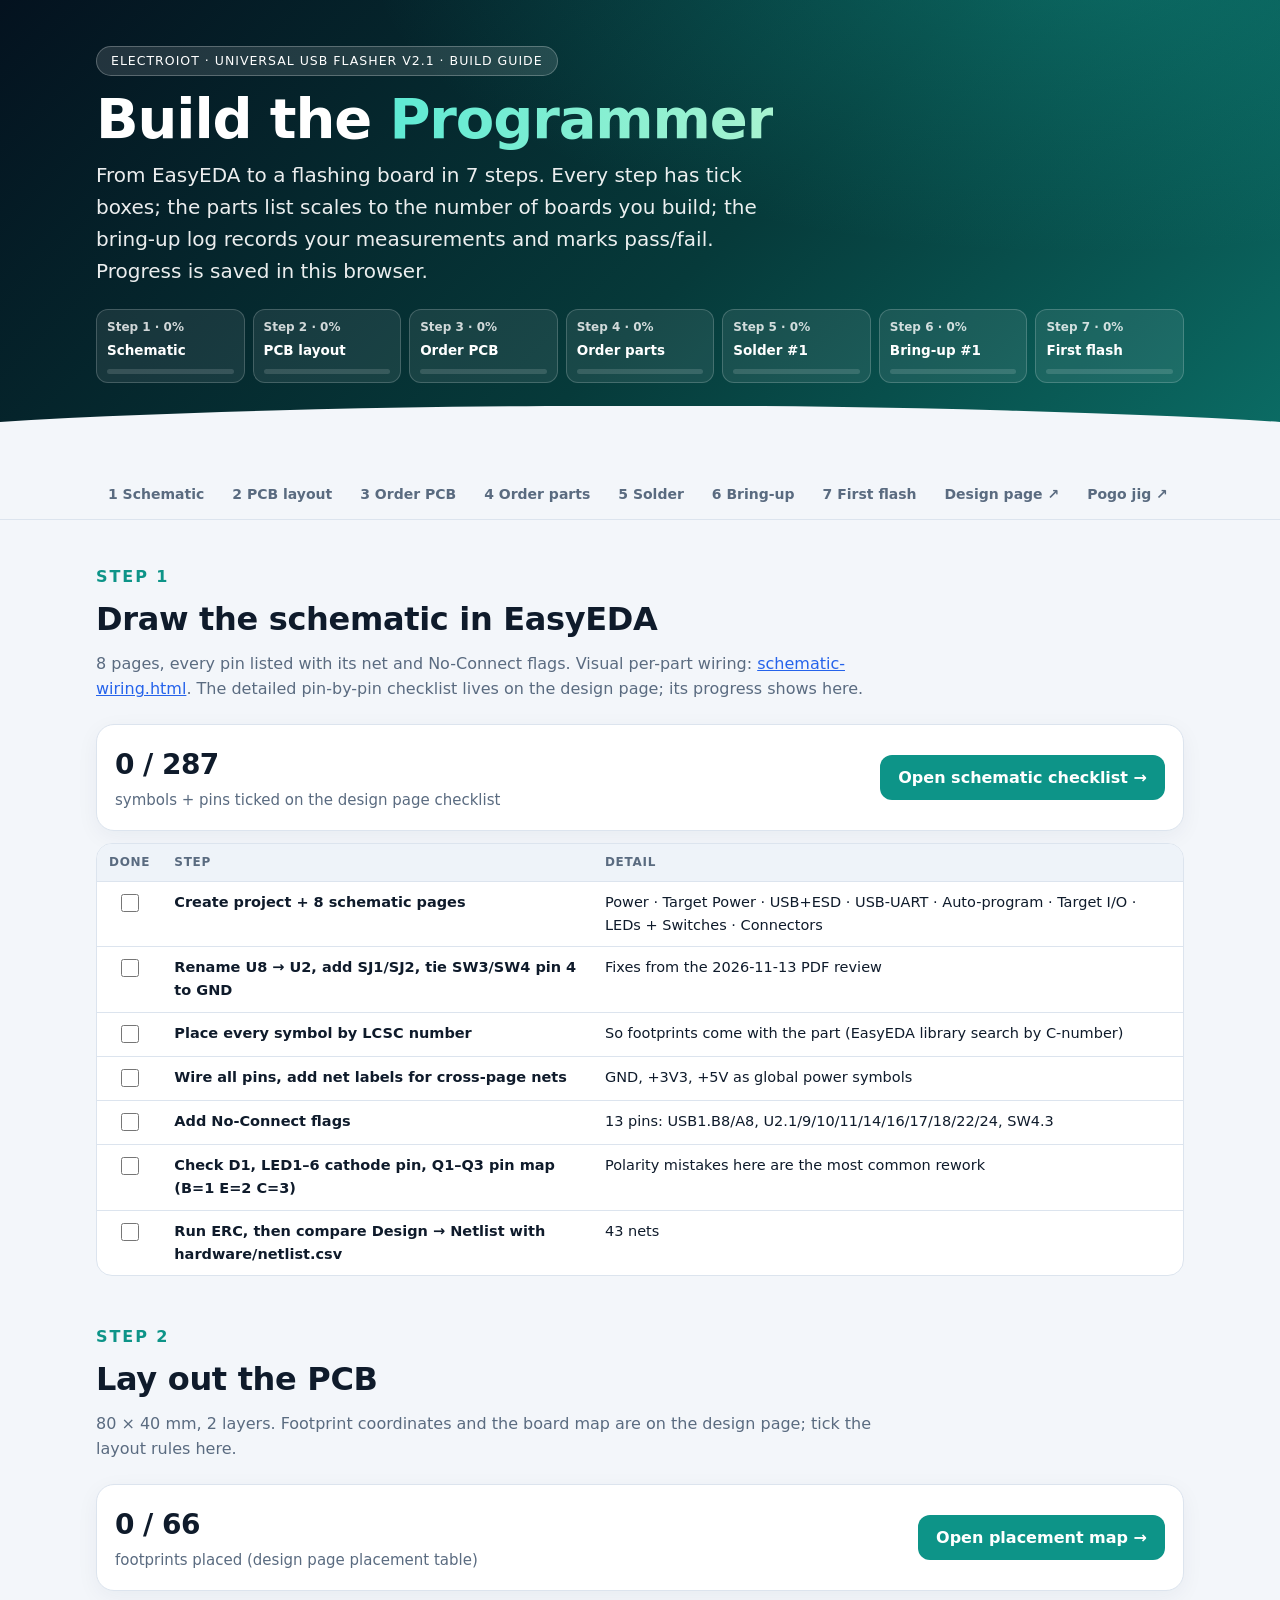
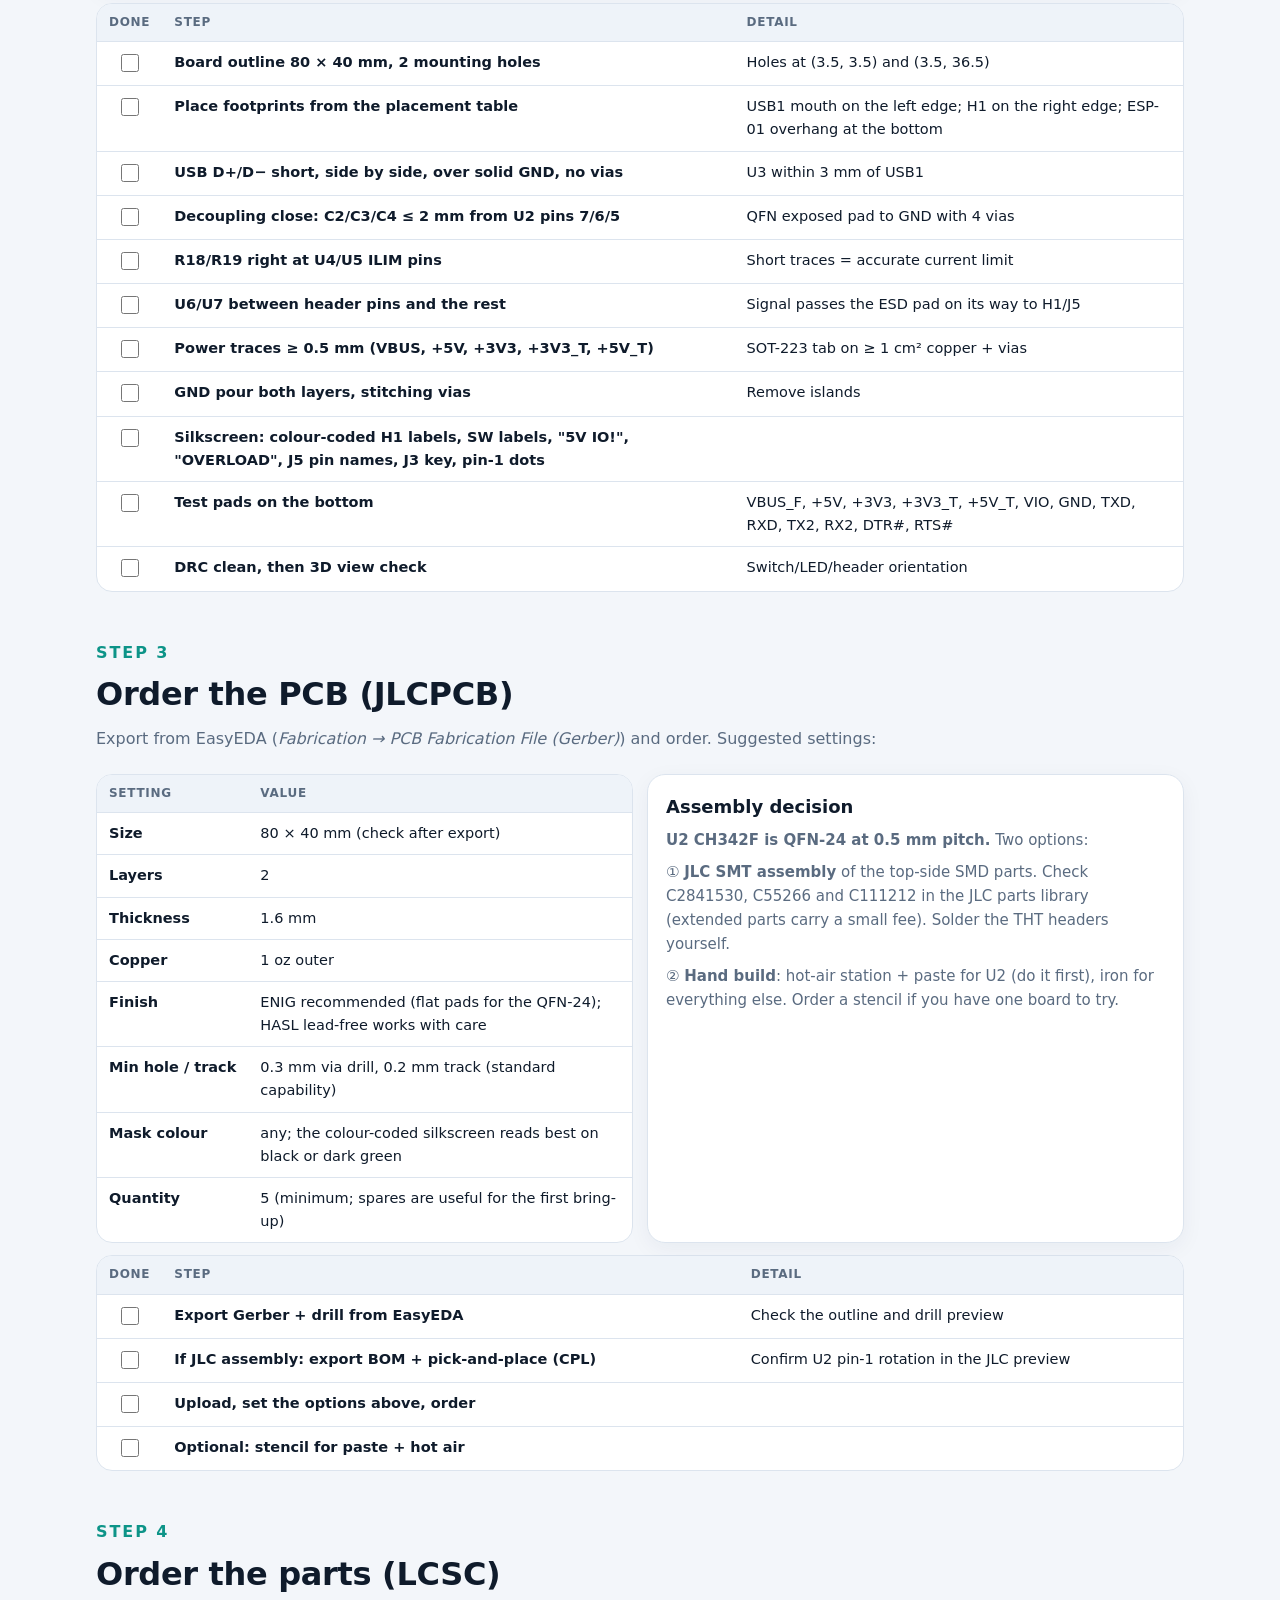
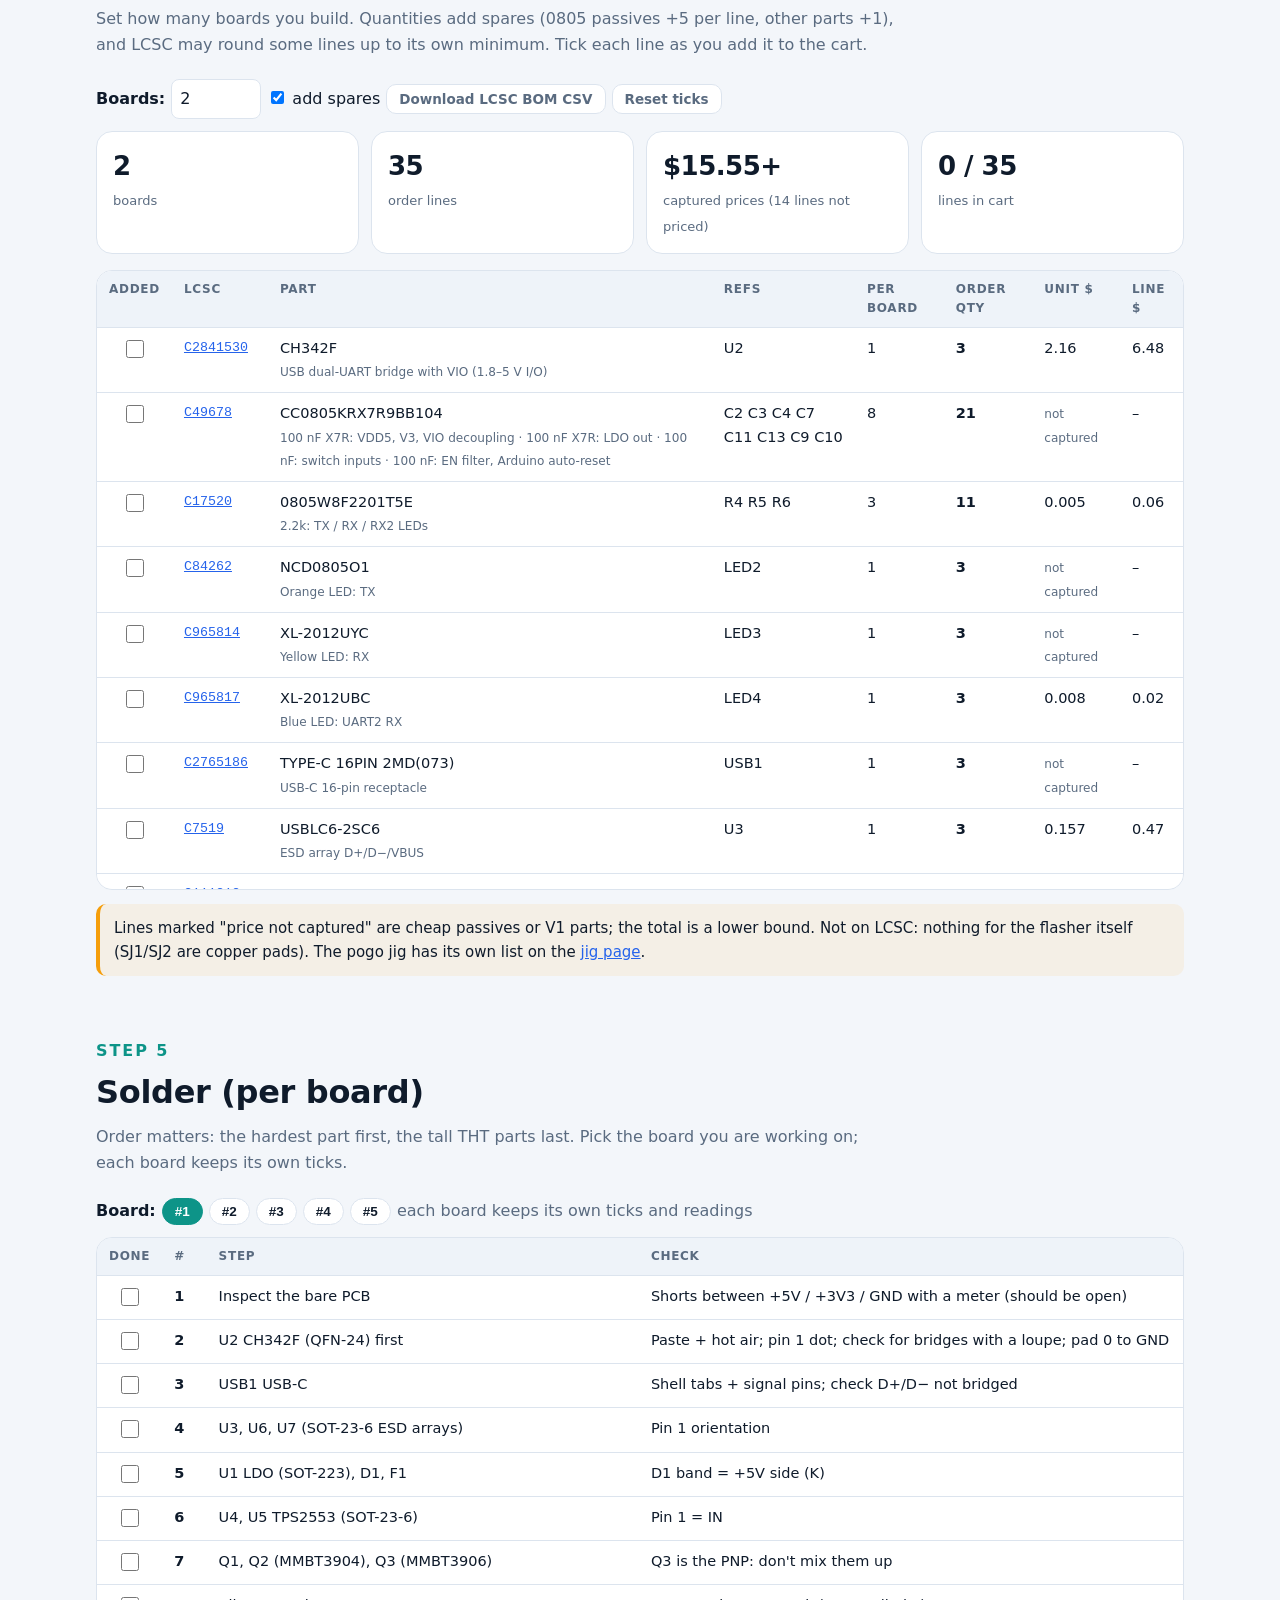
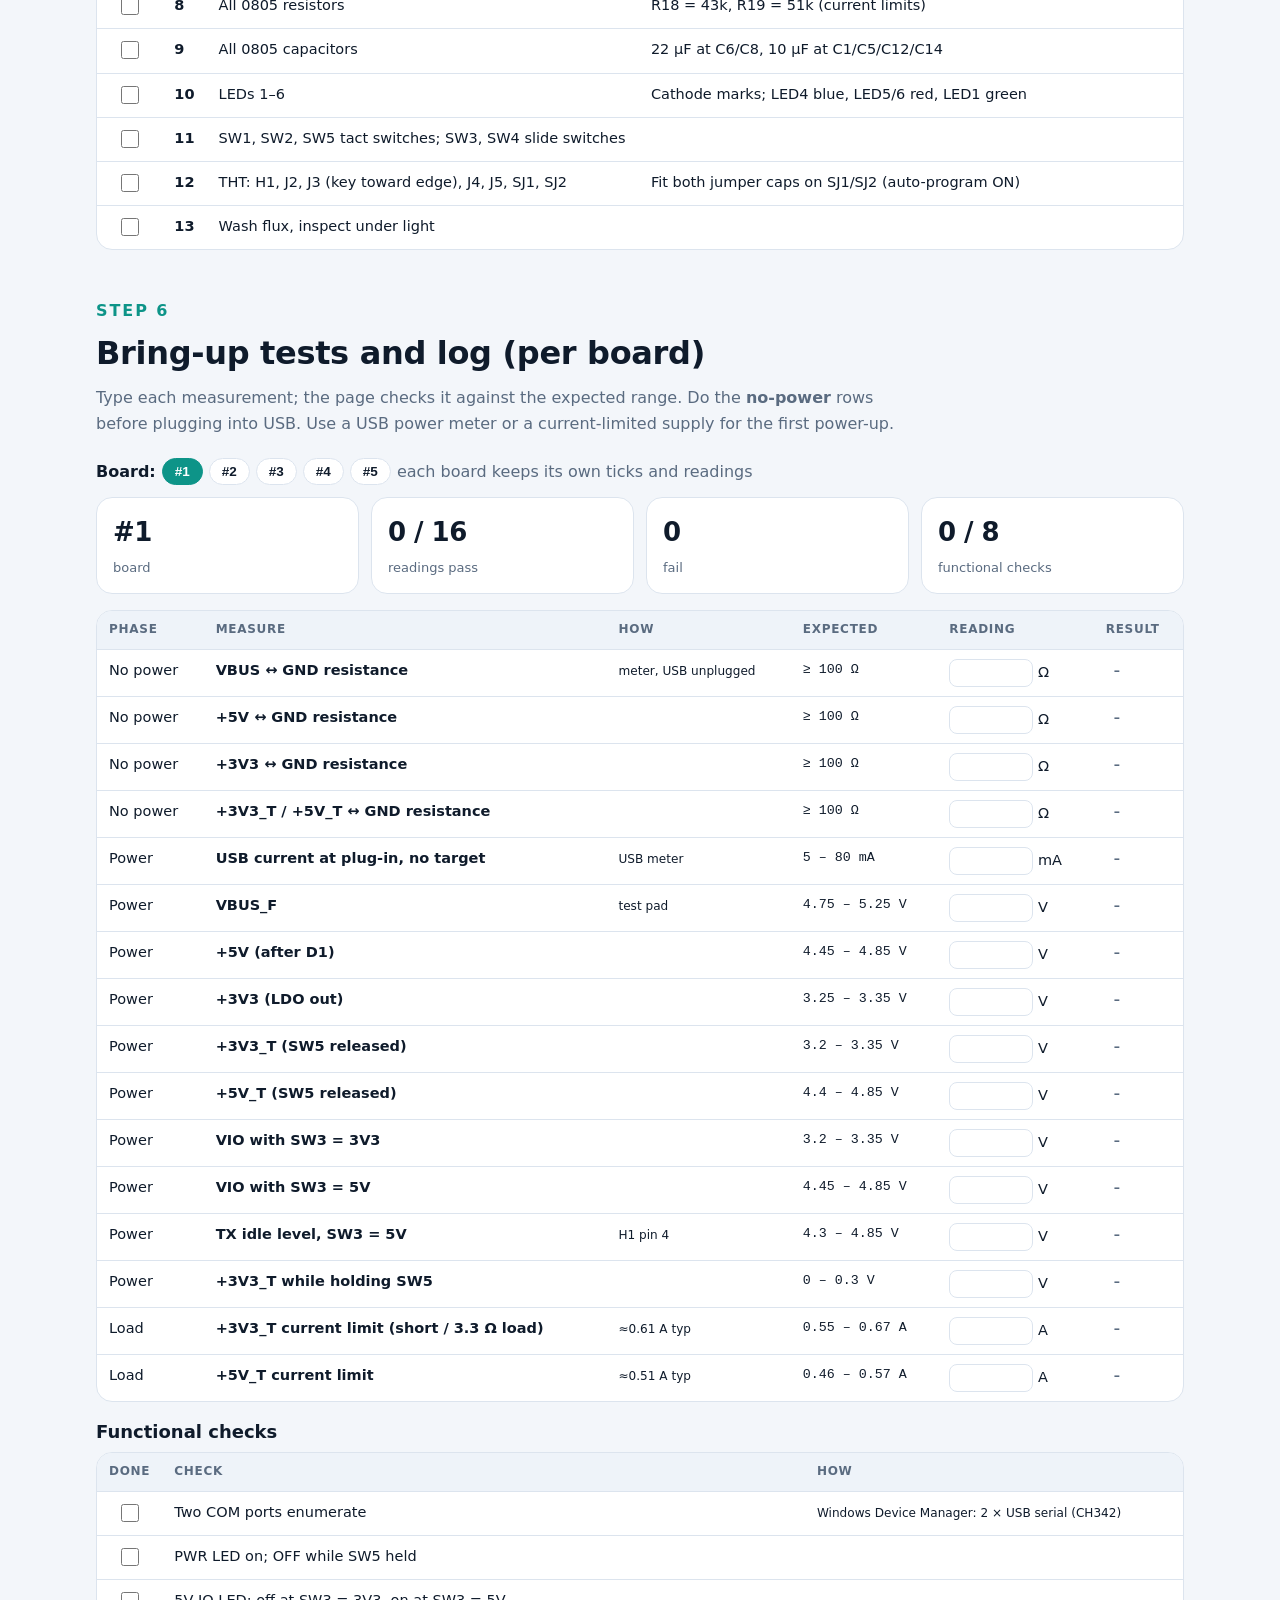
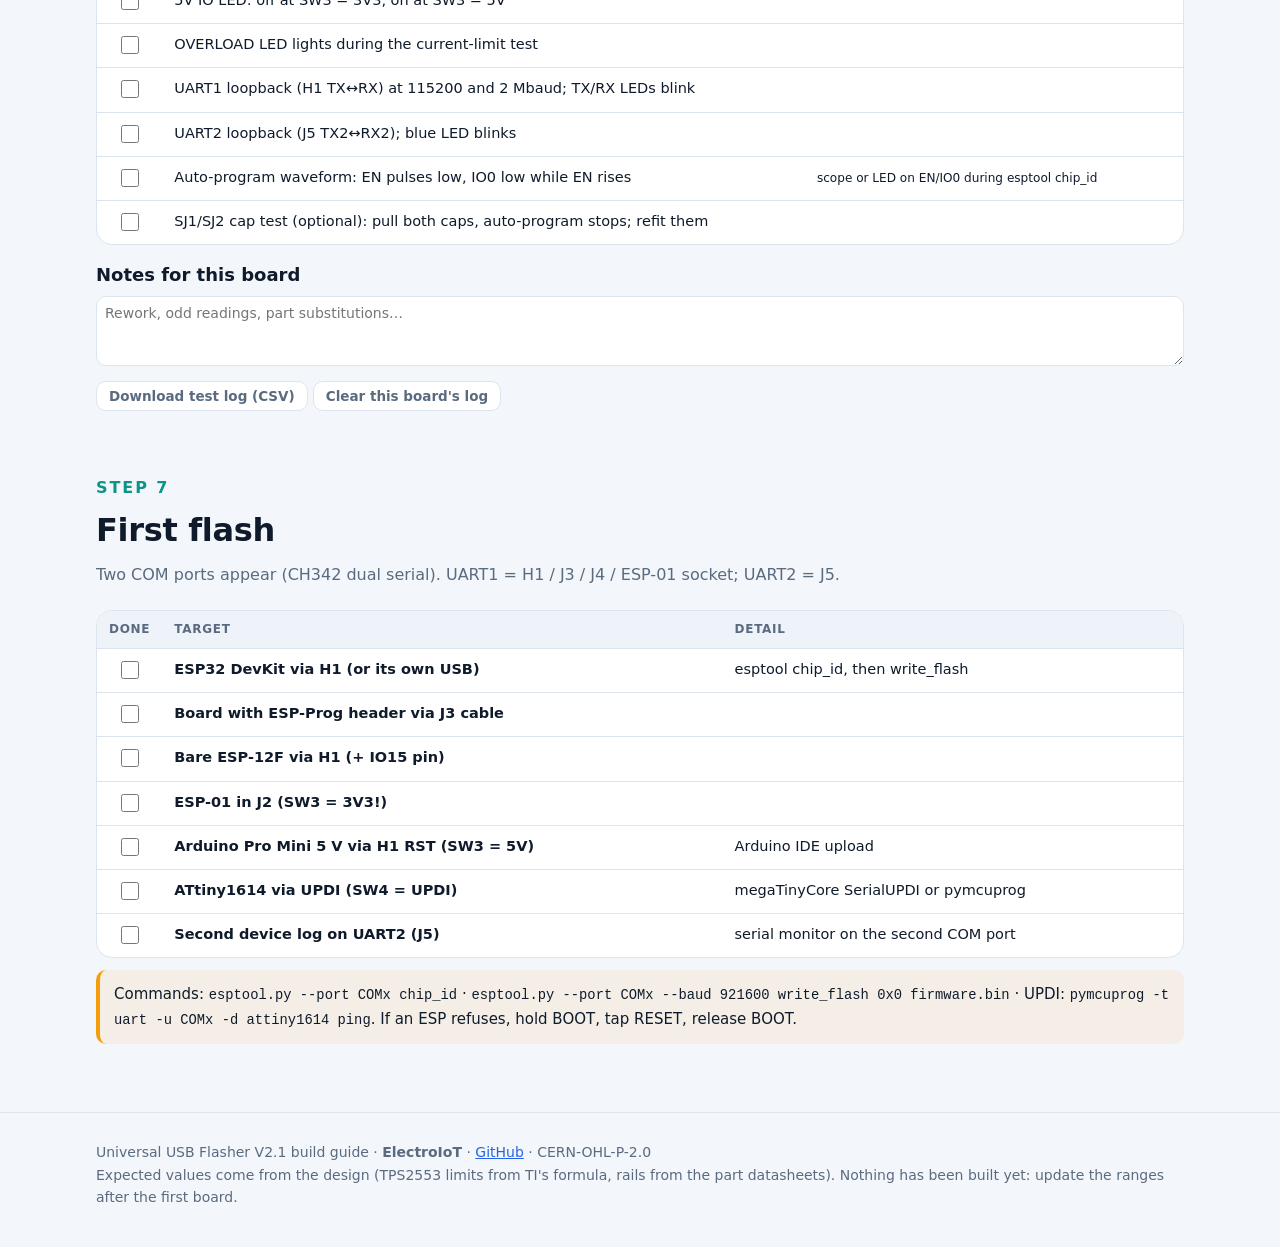
==== commit 36c9e1c7: "SJ1/SJ2: 2-pin headers C492401 with jumper caps C5305 Auto-program enable links are 2-pin 2.54 mm he" ====
--- a/docs/build-guide.html
+++ b/docs/build-guide.html
@@ -246,7 +246,7 @@
 
 <script>
 /*DESIGN-START*/
-const DESIGN={"version":"V2.1 (design, schematic pages match EasyEDA export 2026-11-13)","board":{"w":80,"h":40,"holes":[[3.5,3.5],[3.5,36.5]]},"groups":{"pwr":["Power","#dc2626"],"tgt":["Target power","#f97316"],"usb":["USB + ESD","#0891b2"],"uart":["USB-UART","#0d9488"],"ap":["Auto-program","#2563eb"],"io":["Target I/O","#ca8a04"],"ui":["LEDs + switches","#9333ea"],"con":["Connectors","#64748b"]},"pages":[["P1","Page 1 · Power","F1, D1, LDO, bulk caps, 5V-IO LED (Q3)"],["P2","Page 2 · Target Power","TPS2553 switches, POWER-CYCLE, PWR + OVERLOAD LEDs"],["P3","Page 3 · USB+ESD","USB-C, CC resistors, USB ESD, header ESD arrays"],["P4","Page 4 · USB-UART","CH342F (U2), decoupling, TX/RX/RX2 LEDs"],["P5","Page 5 · Auto-program","SJ1/SJ2, Q1/Q2, base resistors"],["P6","Page 6 · Target I/O","Pull-ups, IO15, Arduino RST, UPDI resistor"],["P7","Page 7 · LEDs + Switches","RESET, BOOT, IO 3V3|5V, UART|UPDI switches"],["P8","Page 8 · Connectors","H1, ESP-01, ESP-Prog J3/J4, UART2 J5"]],"parts":[["USB1","P3","USB-C 16P","USB-C-SMD_TYPE-C-16PIN-2MD(073)","C2765186",[["A1B12","GND","GND"],["A4B9","VBUS","VBUS"],["B8","SBU2","NC"],["A5","CC1","CC1"],["B7","DN2","USB_DM"],["A6","DP1","USB_DP"],["A7","DN1","USB_DM"],["B6","DP2","USB_DP"],["A8","SBU1","NC"],["B5","CC2","CC2"],["B4A9","VBUS","VBUS"],["B1A12","GND","GND"],["13","EH (shell)","GND"],["14","EH (shell)","GND"]]],["R1","P3","5.1k","R0805","C27834",[["1","1","CC1"],["2","2","GND"]]],["R2","P3","5.1k","R0805","C27834",[["1","1","CC2"],["2","2","GND"]]],["U3","P3","USBLC6-2SC6","SOT-23-6","C7519",[["1","I/O1","USB_DP"],["2","GND","GND"],["3","I/O2","USB_DM"],["4","I/O2","USB_DM"],["5","VBUS","VBUS"],["6","I/O1","USB_DP"]]],["F1","P1","PTC 500 mA","F1206","C2680506",[["1","1","VBUS"],["2","2","VBUS_F"]]],["C1","P1","10 µF","C0805","C15850",[["1","1","VBUS_F"],["2","2","GND"]]],["D1","P1","1N5819HW","SOD-123","C82544",[["1","K (bar, left)","+5V"],["2","A (right)","VBUS_F"]]],["C5","P1","10 µF","C0805","C15850",[["1","1","+5V"],["2","2","GND"]]],["U1","P1","SGM2212-3.3","SOT-223-3","C3294699",[["1","GND","GND"],["2","VOUT","+3V3"],["3","VIN","+5V"],["4","VOUT (tab)","+3V3"]]],["C6","P1","22 µF","C0805","C45783",[["1","1","+3V3"],["2","2","GND"]]],["C7","P1","100 nF","C0805","C49678",[["1","1","+3V3"],["2","2","GND"]]],["SW3","P7","MSK12C02 (IO 3V3|5V)","SW-SMD_MSK12C02","C431540",[["1","throw A","+3V3"],["2","common","VIO"],["3","throw B","+5V"],["4","mounting tab","GND"]]],["Q3","P1","MMBT3906 (5V-IO detect)","SOT-23-3","C53444",[["1","B (left)","Q3_B"],["2","E (bottom, arrow in)","VIO"],["3","C (top)","Q3_C"]]],["R16","P1","4.7k (Q3 base)","R0805","C17673",[["1","1","+3V3"],["2","2","Q3_B"]]],["R17","P1","1k (5V-IO LED)","R0805","C95781",[["1","1","Q3_C"],["2","2","LED5_A"]]],["LED5","P1","Red (5V IO warning)","LED0805","C84256",[["1","K (bar, left)","GND"],["2","A (right)","LED5_A"]]],["U4","P2","TPS2553 (3V3 target switch)","SOT-23-6","C55266",[["1","IN","+3V3"],["2","GND","GND"],["3","EN","TPWR_EN"],["4","FAULT#","FAULT_N"],["5","ILIM","ILIM3"],["6","OUT","+3V3_T"]]],["R18","P2","43k 1% (≈0.61 A limit)","R0805","C17695",[["1","1","ILIM3"],["2","2","GND"]]],["C11","P2","100 nF (U4 IN)","C0805","C49678",[["1","1","+3V3"],["2","2","GND"]]],["C12","P2","10 µF (+3V3_T)","C0805","C15850",[["1","1","+3V3_T"],["2","2","GND"]]],["U5","P2","TPS2553 (5V target switch)","SOT-23-6","C55266",[["1","IN","+5V"],["2","GND","GND"],["3","EN","TPWR_EN"],["4","FAULT#","FAULT_N"],["5","ILIM","ILIM5"],["6","OUT","+5V_T"]]],["R19","P2","51k 1% (≈0.51 A limit)","R0805","C17737",[["1","1","ILIM5"],["2","2","GND"]]],["C13","P2","100 nF (U5 IN)","C0805","C49678",[["1","1","+5V"],["2","2","GND"]]],["C14","P2","10 µF (+5V_T)","C0805","C15850",[["1","1","+5V_T"],["2","2","GND"]]],["R20","P2","100k (EN pull-up)","R0805","C96346",[["1","1","+3V3"],["2","2","TPWR_EN"]]],["SW5","P2","POWER-CYCLE (hold = off)","SW-SMD_L3.9-W3.0-P4.45","C720477",[["1","1","TPWR_EN"],["2","2","GND"]]],["R21","P2","1k (OVERLOAD LED)","R0805","C95781",[["1","1","+5V"],["2","2","LED6_A"]]],["LED6","P2","Red (OVERLOAD)","LED0805","C84256",[["1","K (bar, left)","FAULT_N"],["2","A (right)","LED6_A"]]],["R3","P2","1k (PWR LED)","R0805","C95781",[["1","1","+3V3_T"],["2","2","LED1_A"]]],["LED1","P2","Green (target PWR)","LED0805","C84260",[["1","K (bar, left)","GND"],["2","A (right)","LED1_A"]]],["U2","P4","CH342F dual UART","QFN-24_L4.0-W4.0-P0.50","C2841530",[["1","RI0#","NC"],["2","GND","GND"],["3","UD+","USB_DP"],["4","UD-","USB_DM"],["5","VIO","VIO"],["6","V3","V3"],["7","VDD5","VBUS_F"],["8","VBUS","VBUS_F"],["9","RST#","NC"],["10","CTS1#","NC"],["11","RTS1#","NC"],["12","RXD1","RX2"],["13","TXD1","TX2"],["14","DSR1#","NC"],["15","DTR1#","DTR2_N"],["16","DCD1#","NC"],["17","RI1#","NC"],["18","CTS0#","NC"],["19","RTS0#","RTS_N"],["20","RXD0","RXD"],["21","TXD0","TXD"],["22","DSR0#","NC"],["23","DTR0#","DTR_N"],["24","DCD0#","NC"],["25","EP (GND pad)","GND"]]],["C2","P4","100 nF (VDD5)","C0805","C49678",[["1","1","VBUS_F"],["2","2","GND"]]],["C3","P4","100 nF (V3)","C0805","C49678",[["1","1","V3"],["2","2","GND"]]],["C4","P4","100 nF (VIO)","C0805","C49678",[["1","1","VIO"],["2","2","GND"]]],["R4","P4","2.2k","R0805","C17520",[["1","1","VIO"],["2","2","LED2_A"]]],["LED2","P4","Orange (TX)","LED0805","C84262",[["1","K (bar, left)","TXD"],["2","A (right)","LED2_A"]]],["R5","P4","2.2k","R0805","C17520",[["1","1","VIO"],["2","2","LED3_A"]]],["LED3","P4","Yellow (RX)","LED0805","C965814",[["1","K (bar, left)","RXD"],["2","A (right)","LED3_A"]]],["R6","P4","2.2k","R0805","C17520",[["1","1","VIO"],["2","2","LED4_A"]]],["LED4","P4","Blue (UART2 RX)","LED0805","C965817",[["1","K (bar, left)","RX2"],["2","A (right)","LED4_A"]]],["SJ1","P5","Solder jumper (bridged)","SolderJumper-2_Bridged","-",[["1","1","DTR_N"],["2","2","DTR_AP"]]],["SJ2","P5","Solder jumper (bridged)","SolderJumper-2_Bridged","-",[["1","1","RTS_N"],["2","2","RTS_AP"]]],["R7","P5","10k","R0805","C84376",[["1","1","DTR_AP"],["2","2","Q1_B"]]],["R8","P5","10k","R0805","C84376",[["1","1","RTS_AP"],["2","2","Q2_B"]]],["Q1","P5","MMBT3904 (EN)","SOT-23-3","C81464",[["1","B (left)","Q1_B"],["2","E (bottom, arrow)","RTS_AP"],["3","C (top)","EN"]]],["Q2","P5","MMBT3904 (IO0)","SOT-23-3","C81464",[["1","B (left)","Q2_B"],["2","E (bottom, arrow)","DTR_AP"],["3","C (top)","IO0"]]],["R9","P6","10k (EN pull-up)","R0805","C84376",[["1","1","+3V3_T"],["2","2","EN"]]],["C9","P6","100 nF (EN)","C0805","C49678",[["1","1","EN"],["2","2","GND"]]],["R10","P6","10k (IO0 pull-up)","R0805","C84376",[["1","1","+3V3_T"],["2","2","IO0"]]],["R11","P6","10k (IO15 pull-down)","R0805","C84376",[["1","1","IO15"],["2","2","GND"]]],["SW1","P7","RESET","SW-SMD_L3.9-W3.0-P4.45","C720477",[["1","1","EN"],["2","2","GND"]]],["SW2","P7","BOOT","SW-SMD_L3.9-W3.0-P4.45","C720477",[["1","1","IO0"],["2","2","GND"]]],["C10","P6","100 nF (Arduino reset)","C0805","C49678",[["1","1","DTR_N"],["2","2","RST"]]],["R14","P6","10k (RST pull-up)","R0805","C84376",[["1","1","VIO"],["2","2","RST"]]],["SW4","P7","MSK12C02 (UART|UPDI)","SW-SMD_MSK12C02","C431540",[["1","throw A (UPDI)","TXD"],["2","common","UPDI_R"],["3","throw B (UART)","NC"],["4","mounting tab","GND"]]],["R15","P6","4.7k (UPDI)","R0805","C17673",[["1","1","UPDI_R"],["2","2","RXD"]]],["H1","P8","1x11 male header","HDR-TH_11P-P2.54-V-M","C2840011",[["1","3V3","+3V3_T"],["2","5V","+5V_T"],["3","GND","GND"],["4","TX","TXD"],["5","RX/UPDI","RXD"],["6","DTR","DTR_N"],["7","RTS","RTS_N"],["8","RST","RST"],["9","EN","EN"],["10","IO0","IO0"],["11","IO15","IO15"]]],["J2","P8","2x4 female (ESP-01)","HDR-TH_8P-P2.54-V-F-R2-C4","C2897405",[["1","GND","GND"],["2","TXD (ESP out)","RXD"],["3","GPIO2","ESP01_IO2"],["4","CH_PD","EN"],["5","GPIO0","IO0"],["6","RST","ESP01_RST"],["7","RXD (ESP in)","TXD"],["8","VCC","+3V3_T"]]],["C8","P1","22 µF (ESP-01 bulk)","C0805","C45783",[["1","1","+3V3_T"],["2","2","GND"]]],["R12","P6","10k (ESP-01 RST)","R0805","C84376",[["1","1","+3V3_T"],["2","2","ESP01_RST"]]],["R13","P6","10k (ESP-01 GPIO2)","R0805","C84376",[["1","1","+3V3_T"],["2","2","ESP01_IO2"]]],["J3","P8","ESP-Prog PROG 2x3 1.27 mm box header","IDC-TH_6P-P1.27-2x3","C42372545",[["1","ESP_EN","EN"],["2","VDD","+3V3_T"],["3","ESP_TXD","RXD"],["4","GND","GND"],["5","ESP_RXD","TXD"],["6","ESP_IO0","IO0"]]],["J4","P8","PROG 2x3 2.54 mm (pogo / 2.54 cable)","HDR-TH_6P-P2.54-V-M-R2-C3","C65114",[["1","ESP_EN","EN"],["2","VDD","+3V3_T"],["3","ESP_TXD","RXD"],["4","GND","GND"],["5","ESP_RXD","TXD"],["6","ESP_IO0","IO0"]]],["J5","P8","UART2 1x4 header","HDR-TH_4P-P2.54-V-M","C2691448",[["1","GND","GND"],["2","TX2","TX2"],["3","RX2","RX2"],["4","DTR2","DTR2_N"]]],["U6","P3","USBLC6-4SC6 (header ESD A)","SOT-23-6","C111212",[["1","I/O1","TXD"],["2","GND","GND"],["3","I/O2","RXD"],["4","I/O3","DTR_N"],["5","VBUS","+5V"],["6","I/O4","RTS_N"]]],["U7","P3","USBLC6-4SC6 (header ESD B)","SOT-23-6","C111212",[["1","I/O1","EN"],["2","GND","GND"],["3","I/O2","IO0"],["4","I/O3","TX2"],["5","VBUS","+5V"],["6","I/O4","RX2"]]]],"bom":[["U2",1,"USB dual-UART bridge with VIO (1.8–5 V I/O)","QFN-24 4×4","CH342F","WCH","C2841530","5,692",2.16,"ok","uart","QFN 0.5 mm: JLC assembly or hot air"],["C2 C3 C4",3,"100 nF X7R: VDD5, V3, VIO decoupling","0805","CC0805KRX7R9BB104","YAGEO","C49678","",null,"v1","uart",""],["R4 R5 R6",3,"2.2k: TX / RX / RX2 LEDs","0805","0805W8F2201T5E","UNI-ROYAL","C17520","2,263,800",0.005,"ok","uart",""],["LED2",1,"Orange LED: TX","0805","NCD0805O1","NATIONSTAR","C84262","",null,"v1","uart",""],["LED3",1,"Yellow LED: RX","0805","XL-2012UYC","XINGLIGHT","C965814","",null,"v1","uart",""],["LED4",1,"Blue LED: UART2 RX","0805","XL-2012UBC","XINGLIGHT","C965817","760,100",0.008,"ok","uart",""],["USB1",1,"USB-C 16-pin receptacle","SMD","TYPE-C 16PIN 2MD(073)","SHOU HAN","C2765186","1,057,160",null,"ok","usb",""],["U3",1,"ESD array D+/D−/VBUS","SOT-23-6","USBLC6-2SC6","ST","C7519","44,990",0.157,"ok","usb",""],["U6 U7",2,"4-line ESD array: header TX/RX/DTR/RTS/EN/IO0/TX2/RX2","SOT-23-6","USBLC6-4SC6","ST","C111212","13,395",0.247,"ok","usb",""],["R1 R2",2,"5.1k 1%: USB-C CC pull-downs","0805","0805W8F5101T5E","UNI-ROYAL","C27834","",null,"v1","usb",""],["F1",1,"PTC fuse 500 mA hold / 1 A trip, 16 V","1206","JK-nSMD050-16","Jinrui","C2680506","30,620",0.024,"ok","pwr",""],["D1",1,"Schottky 40 V 1 A back-feed diode","SOD-123","1N5819HW-7-F","Diodes Inc","C82544","358,260",null,"ok","pwr",""],["U1",1,"3.3 V 800 mA LDO","SOT-223","SGM2212-3.3XKC3G/TR","SGMICRO","C3294699","5,002",0.57,"ok","pwr",""],["C1 C5",2,"10 µF 25 V X5R: VBUS / LDO in","0805","CL21A106KAYNNNE","Samsung","C15850","",null,"v1","pwr",""],["C6 C8",2,"22 µF 25 V X5R: LDO out / ESP-01 bulk","0805","CL21A226MAQNNNE","Samsung","C45783","615,400",0.107,"ok","pwr",""],["C7",1,"100 nF X7R: LDO out","0805","CC0805KRX7R9BB104","YAGEO","C49678","",null,"v1","pwr",""],["Q3",1,"PNP: lights 5V-IO LED when VIO > 3V3","SOT-23","MMBT3906LT1G","onsemi","C53444","836,550",0.018,"ok","pwr","B=1 E=2 C=3"],["R16",1,"4.7k: Q3 base","0805","0805W8F4701T5E","UNI-ROYAL","C17673","1,051,500",0.003,"ok","pwr",""],["R17",1,"1k: 5V-IO LED","0805","RC0805FR-071KL","YAGEO","C95781","",null,"v1","pwr",""],["LED5",1,"Red LED: 5V IO warning","0805","NCD0805R1","NATIONSTAR","C84256","171,800",0.012,"ok","pwr",""],["U4 U5",2,"Current-limited power switch with FAULT# (3V3_T, 5V_T)","SOT-23-6","TPS2553DBVR","TI","C55266","53,771",0.54,"ok","tgt","Pinout 1 IN 2 GND 3 EN 4 FAULT# 5 ILIM 6 OUT"],["R18",1,"43k 1%: U4 ILIM (≈0.61 A)","0805","0805W8F4302T5E","UNI-ROYAL","C17695","27,600",0.003,"ok","tgt",""],["R19",1,"51k 1%: U5 ILIM (≈0.51 A)","0805","0805W8F5102T5E","UNI-ROYAL","C17737","202,600",0.0064,"ok","tgt",""],["R20",1,"100k: TPWR_EN pull-up","0805","RC0805FR-07100KL","YAGEO","C96346","",null,"v1","tgt",""],["C11 C13",2,"100 nF: switch inputs","0805","CC0805KRX7R9BB104","YAGEO","C49678","",null,"v1","tgt",""],["C12 C14",2,"10 µF: switched outputs","0805","CL21A106KAYNNNE","Samsung","C15850","",null,"v1","tgt",""],["SW5",1,"Tactile switch: POWER-CYCLE","SMD 3.9×3.0","TS-1088-AR02016","XUNPU","C720477","679,440",null,"ok","tgt",""],["LED1",1,"Green LED: target PWR","0805","NCD0805G1","NATIONSTAR","C84260","",null,"v1","tgt",""],["LED6",1,"Red LED: OVERLOAD (FAULT#)","0805","NCD0805R1","NATIONSTAR","C84256","171,800",0.012,"ok","tgt",""],["R3 R21",2,"1k: PWR / OVERLOAD LEDs","0805","RC0805FR-071KL","YAGEO","C95781","",null,"v1","tgt",""],["Q1 Q2",2,"NPN auto-program transistors","SOT-23","MMBT3904LT1G","onsemi","C81464","1,362,700",null,"ok","ap","B=1 E=2 C=3"],["R7 R8",2,"10k: Q1/Q2 base resistors","0805","RC0805FR-0710KL","YAGEO","C84376","",null,"v1","ap",""],["SJ1 SJ2",2,"Solder jumper, bridged by default","PCB pads","—","—","—","",null,"info","ap","PCB feature, not a part"],["R9 R10 R11 R12 R13 R14",6,"10k: EN/IO0 pull-ups, IO15 pull-down, ESP-01 RST/GPIO2, Arduino RST","0805","RC0805FR-0710KL","YAGEO","C84376","",null,"v1","io",""],["C9 C10",2,"100 nF: EN filter, Arduino auto-reset","0805","CC0805KRX7R9BB104","YAGEO","C49678","",null,"v1","io",""],["R15",1,"4.7k: UPDI series resistor","0805","0805W8F4701T5E","UNI-ROYAL","C17673","1,051,500",0.003,"ok","io",""],["SW1 SW2",2,"Tactile switch RESET / BOOT","SMD 3.9×3.0","TS-1088-AR02016","XUNPU","C720477","679,440",null,"ok","ui",""],["SW3 SW4",2,"SPDT slide: IO 3V3/5V · UART/UPDI","SMD","MSK12C02","SHOU HAN","C431540","164,660",0.052,"ok","ui",""],["H1",1,"1×11 male header 2.54 mm","THT","PZ254V-11-11P","XFCN","C2840011","16,430",0.073,"ok","con",""],["J2",1,"2×4 female header 2.54 mm (ESP-01)","THT","PM254-2-04-Z-8.5","HCTL","C2897405","6,120",0.146,"ok","con",""],["J3",1,"2×3 1.27 mm IDC box header (ESP-Prog PROG)","THT","HX JN1.27-2x3P ZZ H4.9","hanxia","C42372545","2,945",0.153,"warn","con","Check datasheet: shrouded + keyed"],["J4",1,"2×3 2.54 mm male header (PROG pogo jig / 2.54 cable)","THT","2.54-2*3P","BOOMELE","C65114","44,550",0.044,"ok","con",""],["J5",1,"1×4 male header 2.54 mm (UART2)","THT","PZ254V-11-04P","XFCN","C2691448","807,020",0.026,"ok","con",""]],"placement":[["USB1",3.4,20,7.4,9,"usb","USB-C"],["U3",12,20,3,3,"usb","USBLC6"],["R1",11,14,2,1.25,"usb","5.1k"],["R2",11,26,2,1.25,"usb","5.1k"],["F1",11,35,3.2,1.6,"pwr","PTC"],["C1",16,35,2,1.25,"pwr","10µ"],["D1",21,35,3.7,1.6,"pwr","SS"],["C5",26,35,2,1.25,"pwr","10µ"],["U1",20,7.5,6.5,7,"pwr","LDO"],["C6",25.5,4,2,1.25,"pwr","22µ"],["C7",25.5,8,2,1.25,"pwr","100n"],["Q3",58,9.5,2.9,2.4,"pwr","Q3"],["R16",58,12.5,2,1.25,"pwr","4.7k"],["LED5",61.5,9.5,2,1.25,"pwr","5V!"],["R17",61.5,12.5,2,1.25,"pwr","1k"],["U2",26,19,5,5,"uart","CH342F"],["C2",30.5,19,2,1.25,"uart","100n"],["C3",27,23.5,2,1.25,"uart","100n"],["C4",23.5,23.5,2,1.25,"uart","100n"],["LED2",47,9.5,2,1.25,"uart","TX"],["LED3",50.5,9.5,2,1.25,"uart","RX"],["LED4",54,9.5,2,1.25,"uart","RX2"],["R4",47,12.5,2,1.25,"uart","2.2k"],["R5",50.5,12.5,2,1.25,"uart","2.2k"],["R6",54,12.5,2,1.25,"uart","2.2k"],["U4",32,7,3,3,"tgt","3V3 SW"],["R18",32,11,2,1.25,"tgt","43k"],["C11",29,4,2,1.25,"tgt","100n"],["C12",35.5,4,2,1.25,"tgt","10µ"],["U5",32,31,3,3,"tgt","5V SW"],["R19",32,27.5,2,1.25,"tgt","51k"],["C13",30,35,2,1.25,"tgt","100n"],["C14",35.5,31,2,1.25,"tgt","10µ"],["SW5",41,3.5,5,3,"tgt","PWR CYC"],["R20",37.5,8,2,1.25,"tgt","100k"],["LED6",41,9.5,2,1.25,"tgt","OVLD"],["R21",41,12.5,2,1.25,"tgt","1k"],["LED1",15.5,12,2,1.25,"tgt","PWR"],["R3",15.5,14.5,2,1.25,"tgt","1k"],["Q1",38,17,2.9,2.4,"ap","Q1"],["R7",42,17,2,1.25,"ap","10k"],["SJ1",46,17,2.4,1.6,"ap","SJ1"],["Q2",38,21.5,2.9,2.4,"ap","Q2"],["R8",42,21.5,2,1.25,"ap","10k"],["SJ2",46,21.5,2.4,1.6,"ap","SJ2"],["R14",50,17,2,1.25,"io","10k"],["C10",54,17,2,1.25,"io","100n"],["R15",58,17,2,1.25,"io","4.7k"],["R9",38,27,2,1.25,"io","10k"],["C9",42,27,2,1.25,"io","100n"],["R10",46,27,2,1.25,"io","10k"],["R11",50,27,2,1.25,"io","10k"],["R12",54,27,2,1.25,"io","10k"],["R13",58,27,2,1.25,"io","10k"],["U6",64,19,3,3,"usb","ESD"],["U7",64,24.5,3,3,"usb","ESD"],["SW1",47.5,3.5,5,3,"ui","RESET"],["SW2",54,3.5,5,3,"ui","BOOT"],["SW3",61.5,3.5,7,3,"ui","3V3|5V"],["SW4",70.5,3.5,7,3,"ui","UART|UPDI"],["C8",44.5,36.5,2,1.25,"pwr","22µ"],["J2",52,36.5,10.2,5.1,"con","ESP-01"],["J3",38,36.5,6.5,5.2,"con","ESP-Prog"],["J4",63.5,36.5,7.6,5.1,"con","PROG 2.54"],["J5",74,37.8,10.2,2.6,"con","UART2"],["H1",77.5,21,2.6,28,"con","H1"]],"notes":{"USB1":"Mouth flush with left edge","U3":"≤ 3 mm from USB1","U1":"Tab up, big copper + vias","U2":"QFN: pin 1 mark, thermal pad + 4 vias to GND","C2":"At U2 pin 7","C3":"At U2 pin 6","C4":"At U2 pin 5","J2":"Bottom edge, module overhangs","H1":"Right edge, pin 1 (3V3) at top","SW3":"Edge, silk \"IO 3V3 | 5V\"","SW4":"Edge, silk \"UART | UPDI\"","SW1":"Edge, silk RESET","SW2":"Edge, silk BOOT","SW5":"Edge, silk POWER (hold = off)","Q1":"Check pin map","Q2":"Check pin map: C = IO0","C8":"Next to J2 VCC","U4":"Short ILIM trace to R18","U5":"Short ILIM trace to R19","U6":"Close to H1 pins 4-7","U7":"Close to H1 pins 9-10 and J5","J3":"Key notch toward board edge","J5":"Silk GND · TX2 · RX2 · DTR2","LED5":"Silk 5V IO!","LED6":"Silk OVERLOAD"}};
+const DESIGN={"version":"V2.1 (design, schematic pages match EasyEDA export 2026-11-13)","board":{"w":80,"h":40,"holes":[[3.5,3.5],[3.5,36.5]]},"groups":{"pwr":["Power","#dc2626"],"tgt":["Target power","#f97316"],"usb":["USB + ESD","#0891b2"],"uart":["USB-UART","#0d9488"],"ap":["Auto-program","#2563eb"],"io":["Target I/O","#ca8a04"],"ui":["LEDs + switches","#9333ea"],"con":["Connectors","#64748b"]},"pages":[["P1","Page 1 · Power","F1, D1, LDO, bulk caps, 5V-IO LED (Q3)"],["P2","Page 2 · Target Power","TPS2553 switches, POWER-CYCLE, PWR + OVERLOAD LEDs"],["P3","Page 3 · USB+ESD","USB-C, CC resistors, USB ESD, header ESD arrays"],["P4","Page 4 · USB-UART","CH342F (U2), decoupling, TX/RX/RX2 LEDs"],["P5","Page 5 · Auto-program","SJ1/SJ2, Q1/Q2, base resistors"],["P6","Page 6 · Target I/O","Pull-ups, IO15, Arduino RST, UPDI resistor"],["P7","Page 7 · LEDs + Switches","RESET, BOOT, IO 3V3|5V, UART|UPDI switches"],["P8","Page 8 · Connectors","H1, ESP-01, ESP-Prog J3/J4, UART2 J5"]],"parts":[["USB1","P3","USB-C 16P","USB-C-SMD_TYPE-C-16PIN-2MD(073)","C2765186",[["A1B12","GND","GND"],["A4B9","VBUS","VBUS"],["B8","SBU2","NC"],["A5","CC1","CC1"],["B7","DN2","USB_DM"],["A6","DP1","USB_DP"],["A7","DN1","USB_DM"],["B6","DP2","USB_DP"],["A8","SBU1","NC"],["B5","CC2","CC2"],["B4A9","VBUS","VBUS"],["B1A12","GND","GND"],["13","EH (shell)","GND"],["14","EH (shell)","GND"]]],["R1","P3","5.1k","R0805","C27834",[["1","1","CC1"],["2","2","GND"]]],["R2","P3","5.1k","R0805","C27834",[["1","1","CC2"],["2","2","GND"]]],["U3","P3","USBLC6-2SC6","SOT-23-6","C7519",[["1","I/O1","USB_DP"],["2","GND","GND"],["3","I/O2","USB_DM"],["4","I/O2","USB_DM"],["5","VBUS","VBUS"],["6","I/O1","USB_DP"]]],["F1","P1","PTC 500 mA","F1206","C2680506",[["1","1","VBUS"],["2","2","VBUS_F"]]],["C1","P1","10 µF","C0805","C15850",[["1","1","VBUS_F"],["2","2","GND"]]],["D1","P1","1N5819HW","SOD-123","C82544",[["1","K (bar, left)","+5V"],["2","A (right)","VBUS_F"]]],["C5","P1","10 µF","C0805","C15850",[["1","1","+5V"],["2","2","GND"]]],["U1","P1","SGM2212-3.3","SOT-223-3","C3294699",[["1","GND","GND"],["2","VOUT","+3V3"],["3","VIN","+5V"],["4","VOUT (tab)","+3V3"]]],["C6","P1","22 µF","C0805","C45783",[["1","1","+3V3"],["2","2","GND"]]],["C7","P1","100 nF","C0805","C49678",[["1","1","+3V3"],["2","2","GND"]]],["SW3","P7","MSK12C02 (IO 3V3|5V)","SW-SMD_MSK12C02","C431540",[["1","throw A","+3V3"],["2","common","VIO"],["3","throw B","+5V"],["4","mounting tab","GND"]]],["Q3","P1","MMBT3906 (5V-IO detect)","SOT-23-3","C53444",[["1","B (left)","Q3_B"],["2","E (bottom, arrow in)","VIO"],["3","C (top)","Q3_C"]]],["R16","P1","4.7k (Q3 base)","R0805","C17673",[["1","1","+3V3"],["2","2","Q3_B"]]],["R17","P1","1k (5V-IO LED)","R0805","C95781",[["1","1","Q3_C"],["2","2","LED5_A"]]],["LED5","P1","Red (5V IO warning)","LED0805","C84256",[["1","K (bar, left)","GND"],["2","A (right)","LED5_A"]]],["U4","P2","TPS2553 (3V3 target switch)","SOT-23-6","C55266",[["1","IN","+3V3"],["2","GND","GND"],["3","EN","TPWR_EN"],["4","FAULT#","FAULT_N"],["5","ILIM","ILIM3"],["6","OUT","+3V3_T"]]],["R18","P2","43k 1% (≈0.61 A limit)","R0805","C17695",[["1","1","ILIM3"],["2","2","GND"]]],["C11","P2","100 nF (U4 IN)","C0805","C49678",[["1","1","+3V3"],["2","2","GND"]]],["C12","P2","10 µF (+3V3_T)","C0805","C15850",[["1","1","+3V3_T"],["2","2","GND"]]],["U5","P2","TPS2553 (5V target switch)","SOT-23-6","C55266",[["1","IN","+5V"],["2","GND","GND"],["3","EN","TPWR_EN"],["4","FAULT#","FAULT_N"],["5","ILIM","ILIM5"],["6","OUT","+5V_T"]]],["R19","P2","51k 1% (≈0.51 A limit)","R0805","C17737",[["1","1","ILIM5"],["2","2","GND"]]],["C13","P2","100 nF (U5 IN)","C0805","C49678",[["1","1","+5V"],["2","2","GND"]]],["C14","P2","10 µF (+5V_T)","C0805","C15850",[["1","1","+5V_T"],["2","2","GND"]]],["R20","P2","100k (EN pull-up)","R0805","C96346",[["1","1","+3V3"],["2","2","TPWR_EN"]]],["SW5","P2","POWER-CYCLE (hold = off)","SW-SMD_L3.9-W3.0-P4.45","C720477",[["1","1","TPWR_EN"],["2","2","GND"]]],["R21","P2","1k (OVERLOAD LED)","R0805","C95781",[["1","1","+5V"],["2","2","LED6_A"]]],["LED6","P2","Red (OVERLOAD)","LED0805","C84256",[["1","K (bar, left)","FAULT_N"],["2","A (right)","LED6_A"]]],["R3","P2","1k (PWR LED)","R0805","C95781",[["1","1","+3V3_T"],["2","2","LED1_A"]]],["LED1","P2","Green (target PWR)","LED0805","C84260",[["1","K (bar, left)","GND"],["2","A (right)","LED1_A"]]],["U2","P4","CH342F dual UART","QFN-24_L4.0-W4.0-P0.50","C2841530",[["1","RI0#","NC"],["2","GND","GND"],["3","UD+","USB_DP"],["4","UD-","USB_DM"],["5","VIO","VIO"],["6","V3","V3"],["7","VDD5","VBUS_F"],["8","VBUS","VBUS_F"],["9","RST#","NC"],["10","CTS1#","NC"],["11","RTS1#","NC"],["12","RXD1","RX2"],["13","TXD1","TX2"],["14","DSR1#","NC"],["15","DTR1#","DTR2_N"],["16","DCD1#","NC"],["17","RI1#","NC"],["18","CTS0#","NC"],["19","RTS0#","RTS_N"],["20","RXD0","RXD"],["21","TXD0","TXD"],["22","DSR0#","NC"],["23","DTR0#","DTR_N"],["24","DCD0#","NC"],["25","EP (GND pad)","GND"]]],["C2","P4","100 nF (VDD5)","C0805","C49678",[["1","1","VBUS_F"],["2","2","GND"]]],["C3","P4","100 nF (V3)","C0805","C49678",[["1","1","V3"],["2","2","GND"]]],["C4","P4","100 nF (VIO)","C0805","C49678",[["1","1","VIO"],["2","2","GND"]]],["R4","P4","2.2k","R0805","C17520",[["1","1","VIO"],["2","2","LED2_A"]]],["LED2","P4","Orange (TX)","LED0805","C84262",[["1","K (bar, left)","TXD"],["2","A (right)","LED2_A"]]],["R5","P4","2.2k","R0805","C17520",[["1","1","VIO"],["2","2","LED3_A"]]],["LED3","P4","Yellow (RX)","LED0805","C965814",[["1","K (bar, left)","RXD"],["2","A (right)","LED3_A"]]],["R6","P4","2.2k","R0805","C17520",[["1","1","VIO"],["2","2","LED4_A"]]],["LED4","P4","Blue (UART2 RX)","LED0805","C965817",[["1","K (bar, left)","RX2"],["2","A (right)","LED4_A"]]],["SJ1","P5","2-pin header + jumper cap (AUTO-PROG, cap = ON)","HDR-TH_2P-P2.54-V-M","C492401",[["1","1","DTR_N"],["2","2","DTR_AP"]]],["SJ2","P5","2-pin header + jumper cap (AUTO-PROG, cap = ON)","HDR-TH_2P-P2.54-V-M","C492401",[["1","1","RTS_N"],["2","2","RTS_AP"]]],["R7","P5","10k","R0805","C84376",[["1","1","DTR_AP"],["2","2","Q1_B"]]],["R8","P5","10k","R0805","C84376",[["1","1","RTS_AP"],["2","2","Q2_B"]]],["Q1","P5","MMBT3904 (EN)","SOT-23-3","C81464",[["1","B (left)","Q1_B"],["2","E (bottom, arrow)","RTS_AP"],["3","C (top)","EN"]]],["Q2","P5","MMBT3904 (IO0)","SOT-23-3","C81464",[["1","B (left)","Q2_B"],["2","E (bottom, arrow)","DTR_AP"],["3","C (top)","IO0"]]],["R9","P6","10k (EN pull-up)","R0805","C84376",[["1","1","+3V3_T"],["2","2","EN"]]],["C9","P6","100 nF (EN)","C0805","C49678",[["1","1","EN"],["2","2","GND"]]],["R10","P6","10k (IO0 pull-up)","R0805","C84376",[["1","1","+3V3_T"],["2","2","IO0"]]],["R11","P6","10k (IO15 pull-down)","R0805","C84376",[["1","1","IO15"],["2","2","GND"]]],["SW1","P7","RESET","SW-SMD_L3.9-W3.0-P4.45","C720477",[["1","1","EN"],["2","2","GND"]]],["SW2","P7","BOOT","SW-SMD_L3.9-W3.0-P4.45","C720477",[["1","1","IO0"],["2","2","GND"]]],["C10","P6","100 nF (Arduino reset)","C0805","C49678",[["1","1","DTR_N"],["2","2","RST"]]],["R14","P6","10k (RST pull-up)","R0805","C84376",[["1","1","VIO"],["2","2","RST"]]],["SW4","P7","MSK12C02 (UART|UPDI)","SW-SMD_MSK12C02","C431540",[["1","throw A (UPDI)","TXD"],["2","common","UPDI_R"],["3","throw B (UART)","NC"],["4","mounting tab","GND"]]],["R15","P6","4.7k (UPDI)","R0805","C17673",[["1","1","UPDI_R"],["2","2","RXD"]]],["H1","P8","1x11 male header","HDR-TH_11P-P2.54-V-M","C2840011",[["1","3V3","+3V3_T"],["2","5V","+5V_T"],["3","GND","GND"],["4","TX","TXD"],["5","RX/UPDI","RXD"],["6","DTR","DTR_N"],["7","RTS","RTS_N"],["8","RST","RST"],["9","EN","EN"],["10","IO0","IO0"],["11","IO15","IO15"]]],["J2","P8","2x4 female (ESP-01)","HDR-TH_8P-P2.54-V-F-R2-C4","C2897405",[["1","GND","GND"],["2","TXD (ESP out)","RXD"],["3","GPIO2","ESP01_IO2"],["4","CH_PD","EN"],["5","GPIO0","IO0"],["6","RST","ESP01_RST"],["7","RXD (ESP in)","TXD"],["8","VCC","+3V3_T"]]],["C8","P1","22 µF (ESP-01 bulk)","C0805","C45783",[["1","1","+3V3_T"],["2","2","GND"]]],["R12","P6","10k (ESP-01 RST)","R0805","C84376",[["1","1","+3V3_T"],["2","2","ESP01_RST"]]],["R13","P6","10k (ESP-01 GPIO2)","R0805","C84376",[["1","1","+3V3_T"],["2","2","ESP01_IO2"]]],["J3","P8","ESP-Prog PROG 2x3 1.27 mm box header","IDC-TH_6P-P1.27-2x3","C42372545",[["1","ESP_EN","EN"],["2","VDD","+3V3_T"],["3","ESP_TXD","RXD"],["4","GND","GND"],["5","ESP_RXD","TXD"],["6","ESP_IO0","IO0"]]],["J4","P8","PROG 2x3 2.54 mm (pogo / 2.54 cable)","HDR-TH_6P-P2.54-V-M-R2-C3","C65114",[["1","ESP_EN","EN"],["2","VDD","+3V3_T"],["3","ESP_TXD","RXD"],["4","GND","GND"],["5","ESP_RXD","TXD"],["6","ESP_IO0","IO0"]]],["J5","P8","UART2 1x4 header","HDR-TH_4P-P2.54-V-M","C2691448",[["1","GND","GND"],["2","TX2","TX2"],["3","RX2","RX2"],["4","DTR2","DTR2_N"]]],["U6","P3","USBLC6-4SC6 (header ESD A)","SOT-23-6","C111212",[["1","I/O1","TXD"],["2","GND","GND"],["3","I/O2","RXD"],["4","I/O3","DTR_N"],["5","VBUS","+5V"],["6","I/O4","RTS_N"]]],["U7","P3","USBLC6-4SC6 (header ESD B)","SOT-23-6","C111212",[["1","I/O1","EN"],["2","GND","GND"],["3","I/O2","IO0"],["4","I/O3","TX2"],["5","VBUS","+5V"],["6","I/O4","RX2"]]]],"bom":[["U2",1,"USB dual-UART bridge with VIO (1.8–5 V I/O)","QFN-24 4×4","CH342F","WCH","C2841530","5,692",2.16,"ok","uart","QFN 0.5 mm: JLC assembly or hot air"],["C2 C3 C4",3,"100 nF X7R: VDD5, V3, VIO decoupling","0805","CC0805KRX7R9BB104","YAGEO","C49678","",null,"v1","uart",""],["R4 R5 R6",3,"2.2k: TX / RX / RX2 LEDs","0805","0805W8F2201T5E","UNI-ROYAL","C17520","2,263,800",0.005,"ok","uart",""],["LED2",1,"Orange LED: TX","0805","NCD0805O1","NATIONSTAR","C84262","",null,"v1","uart",""],["LED3",1,"Yellow LED: RX","0805","XL-2012UYC","XINGLIGHT","C965814","",null,"v1","uart",""],["LED4",1,"Blue LED: UART2 RX","0805","XL-2012UBC","XINGLIGHT","C965817","760,100",0.008,"ok","uart",""],["USB1",1,"USB-C 16-pin receptacle","SMD","TYPE-C 16PIN 2MD(073)","SHOU HAN","C2765186","1,057,160",null,"ok","usb",""],["U3",1,"ESD array D+/D−/VBUS","SOT-23-6","USBLC6-2SC6","ST","C7519","44,990",0.157,"ok","usb",""],["U6 U7",2,"4-line ESD array: header TX/RX/DTR/RTS/EN/IO0/TX2/RX2","SOT-23-6","USBLC6-4SC6","ST","C111212","13,395",0.247,"ok","usb",""],["R1 R2",2,"5.1k 1%: USB-C CC pull-downs","0805","0805W8F5101T5E","UNI-ROYAL","C27834","",null,"v1","usb",""],["F1",1,"PTC fuse 500 mA hold / 1 A trip, 16 V","1206","JK-nSMD050-16","Jinrui","C2680506","30,620",0.024,"ok","pwr",""],["D1",1,"Schottky 40 V 1 A back-feed diode","SOD-123","1N5819HW-7-F","Diodes Inc","C82544","358,260",null,"ok","pwr",""],["U1",1,"3.3 V 800 mA LDO","SOT-223","SGM2212-3.3XKC3G/TR","SGMICRO","C3294699","5,002",0.57,"ok","pwr",""],["C1 C5",2,"10 µF 25 V X5R: VBUS / LDO in","0805","CL21A106KAYNNNE","Samsung","C15850","",null,"v1","pwr",""],["C6 C8",2,"22 µF 25 V X5R: LDO out / ESP-01 bulk","0805","CL21A226MAQNNNE","Samsung","C45783","615,400",0.107,"ok","pwr",""],["C7",1,"100 nF X7R: LDO out","0805","CC0805KRX7R9BB104","YAGEO","C49678","",null,"v1","pwr",""],["Q3",1,"PNP: lights 5V-IO LED when VIO > 3V3","SOT-23","MMBT3906LT1G","onsemi","C53444","836,550",0.018,"ok","pwr","B=1 E=2 C=3"],["R16",1,"4.7k: Q3 base","0805","0805W8F4701T5E","UNI-ROYAL","C17673","1,051,500",0.003,"ok","pwr",""],["R17",1,"1k: 5V-IO LED","0805","RC0805FR-071KL","YAGEO","C95781","",null,"v1","pwr",""],["LED5",1,"Red LED: 5V IO warning","0805","NCD0805R1","NATIONSTAR","C84256","171,800",0.012,"ok","pwr",""],["U4 U5",2,"Current-limited power switch with FAULT# (3V3_T, 5V_T)","SOT-23-6","TPS2553DBVR","TI","C55266","53,771",0.54,"ok","tgt","Pinout 1 IN 2 GND 3 EN 4 FAULT# 5 ILIM 6 OUT"],["R18",1,"43k 1%: U4 ILIM (≈0.61 A)","0805","0805W8F4302T5E","UNI-ROYAL","C17695","27,600",0.003,"ok","tgt",""],["R19",1,"51k 1%: U5 ILIM (≈0.51 A)","0805","0805W8F5102T5E","UNI-ROYAL","C17737","202,600",0.0064,"ok","tgt",""],["R20",1,"100k: TPWR_EN pull-up","0805","RC0805FR-07100KL","YAGEO","C96346","",null,"v1","tgt",""],["C11 C13",2,"100 nF: switch inputs","0805","CC0805KRX7R9BB104","YAGEO","C49678","",null,"v1","tgt",""],["C12 C14",2,"10 µF: switched outputs","0805","CL21A106KAYNNNE","Samsung","C15850","",null,"v1","tgt",""],["SW5",1,"Tactile switch: POWER-CYCLE","SMD 3.9×3.0","TS-1088-AR02016","XUNPU","C720477","679,440",null,"ok","tgt",""],["LED1",1,"Green LED: target PWR","0805","NCD0805G1","NATIONSTAR","C84260","",null,"v1","tgt",""],["LED6",1,"Red LED: OVERLOAD (FAULT#)","0805","NCD0805R1","NATIONSTAR","C84256","171,800",0.012,"ok","tgt",""],["R3 R21",2,"1k: PWR / OVERLOAD LEDs","0805","RC0805FR-071KL","YAGEO","C95781","",null,"v1","tgt",""],["Q1 Q2",2,"NPN auto-program transistors","SOT-23","MMBT3904LT1G","onsemi","C81464","1,362,700",null,"ok","ap","B=1 E=2 C=3"],["R7 R8",2,"10k: Q1/Q2 base resistors","0805","RC0805FR-0710KL","YAGEO","C84376","",null,"v1","ap",""],["SJ1 SJ2",2,"2-pin male header 2.54 mm: auto-program enable (fit cap = ON)","THT","PZ254V-11-02P","XFCN","C492401","786,200",null,"ok","ap","Silk: AUTO-PROG (cap = ON)"],["R9 R10 R11 R12 R13 R14",6,"10k: EN/IO0 pull-ups, IO15 pull-down, ESP-01 RST/GPIO2, Arduino RST","0805","RC0805FR-0710KL","YAGEO","C84376","",null,"v1","io",""],["C9 C10",2,"100 nF: EN filter, Arduino auto-reset","0805","CC0805KRX7R9BB104","YAGEO","C49678","",null,"v1","io",""],["R15",1,"4.7k: UPDI series resistor","0805","0805W8F4701T5E","UNI-ROYAL","C17673","1,051,500",0.003,"ok","io",""],["SW1 SW2",2,"Tactile switch RESET / BOOT","SMD 3.9×3.0","TS-1088-AR02016","XUNPU","C720477","679,440",null,"ok","ui",""],["SW3 SW4",2,"SPDT slide: IO 3V3/5V · UART/UPDI","SMD","MSK12C02","SHOU HAN","C431540","164,660",0.052,"ok","ui",""],["H1",1,"1×11 male header 2.54 mm","THT","PZ254V-11-11P","XFCN","C2840011","16,430",0.073,"ok","con",""],["J2",1,"2×4 female header 2.54 mm (ESP-01)","THT","PM254-2-04-Z-8.5","HCTL","C2897405","6,120",0.146,"ok","con",""],["J3",1,"2×3 1.27 mm IDC box header (ESP-Prog PROG)","THT","HX JN1.27-2x3P ZZ H4.9","hanxia","C42372545","2,945",0.153,"warn","con","Check datasheet: shrouded + keyed"],["J4",1,"2×3 2.54 mm male header (PROG pogo jig / 2.54 cable)","THT","2.54-2*3P","BOOMELE","C65114","44,550",0.044,"ok","con",""],["J5",1,"1×4 male header 2.54 mm (UART2)","THT","PZ254V-11-04P","XFCN","C2691448","807,020",0.026,"ok","con",""],["CAP1 CAP2",2,"Jumper cap 2.54 mm for SJ1/SJ2 (fit both = auto-program on)","2.54 mm","2.54 (open-top)","BOOMELE","C5305","762,800",0.0095,"ok","ap","Not a schematic part: order with the headers"]],"placement":[["USB1",3.4,20,7.4,9,"usb","USB-C"],["U3",12,20,3,3,"usb","USBLC6"],["R1",11,14,2,1.25,"usb","5.1k"],["R2",11,26,2,1.25,"usb","5.1k"],["F1",11,35,3.2,1.6,"pwr","PTC"],["C1",16,35,2,1.25,"pwr","10µ"],["D1",21,35,3.7,1.6,"pwr","SS"],["C5",26,35,2,1.25,"pwr","10µ"],["U1",20,7.5,6.5,7,"pwr","LDO"],["C6",25.5,4,2,1.25,"pwr","22µ"],["C7",25.5,8,2,1.25,"pwr","100n"],["Q3",58,9.5,2.9,2.4,"pwr","Q3"],["R16",58,12.5,2,1.25,"pwr","4.7k"],["LED5",61.5,9.5,2,1.25,"pwr","5V!"],["R17",61.5,12.5,2,1.25,"pwr","1k"],["U2",26,19,5,5,"uart","CH342F"],["C2",30.5,19,2,1.25,"uart","100n"],["C3",27,23.5,2,1.25,"uart","100n"],["C4",23.5,23.5,2,1.25,"uart","100n"],["LED2",47,9.5,2,1.25,"uart","TX"],["LED3",50.5,9.5,2,1.25,"uart","RX"],["LED4",54,9.5,2,1.25,"uart","RX2"],["R4",47,12.5,2,1.25,"uart","2.2k"],["R5",50.5,12.5,2,1.25,"uart","2.2k"],["R6",54,12.5,2,1.25,"uart","2.2k"],["U4",32,7,3,3,"tgt","3V3 SW"],["R18",32,11,2,1.25,"tgt","43k"],["C11",29,4,2,1.25,"tgt","100n"],["C12",35.5,4,2,1.25,"tgt","10µ"],["U5",32,31,3,3,"tgt","5V SW"],["R19",32,27.5,2,1.25,"tgt","51k"],["C13",30,35,2,1.25,"tgt","100n"],["C14",35.5,31,2,1.25,"tgt","10µ"],["SW5",41,3.5,5,3,"tgt","PWR CYC"],["R20",37.5,8,2,1.25,"tgt","100k"],["LED6",41,9.5,2,1.25,"tgt","OVLD"],["R21",41,12.5,2,1.25,"tgt","1k"],["LED1",15.5,12,2,1.25,"tgt","PWR"],["R3",15.5,14.5,2,1.25,"tgt","1k"],["Q1",38,17,2.9,2.4,"ap","Q1"],["R7",42,17,2,1.25,"ap","10k"],["SJ1",46,17,5.08,2.54,"ap","SJ1"],["Q2",38,21.5,2.9,2.4,"ap","Q2"],["R8",42,21.5,2,1.25,"ap","10k"],["SJ2",46,21.5,5.08,2.54,"ap","SJ2"],["R14",50,17,2,1.25,"io","10k"],["C10",54,17,2,1.25,"io","100n"],["R15",58,17,2,1.25,"io","4.7k"],["R9",38,27,2,1.25,"io","10k"],["C9",42,27,2,1.25,"io","100n"],["R10",46,27,2,1.25,"io","10k"],["R11",50,27,2,1.25,"io","10k"],["R12",54,27,2,1.25,"io","10k"],["R13",58,27,2,1.25,"io","10k"],["U6",64,19,3,3,"usb","ESD"],["U7",64,24.5,3,3,"usb","ESD"],["SW1",47.5,3.5,5,3,"ui","RESET"],["SW2",54,3.5,5,3,"ui","BOOT"],["SW3",61.5,3.5,7,3,"ui","3V3|5V"],["SW4",70.5,3.5,7,3,"ui","UART|UPDI"],["C8",44.5,36.5,2,1.25,"pwr","22µ"],["J2",52,36.5,10.2,5.1,"con","ESP-01"],["J3",38,36.5,6.5,5.2,"con","ESP-Prog"],["J4",63.5,36.5,7.6,5.1,"con","PROG 2.54"],["J5",74,37.8,10.2,2.6,"con","UART2"],["H1",77.5,21,2.6,28,"con","H1"]],"notes":{"USB1":"Mouth flush with left edge","U3":"≤ 3 mm from USB1","U1":"Tab up, big copper + vias","U2":"QFN: pin 1 mark, thermal pad + 4 vias to GND","C2":"At U2 pin 7","C3":"At U2 pin 6","C4":"At U2 pin 5","J2":"Bottom edge, module overhangs","H1":"Right edge, pin 1 (3V3) at top","SW3":"Edge, silk \"IO 3V3 | 5V\"","SW4":"Edge, silk \"UART | UPDI\"","SW1":"Edge, silk RESET","SW2":"Edge, silk BOOT","SW5":"Edge, silk POWER (hold = off)","Q1":"Check pin map","Q2":"Check pin map: C = IO0","C8":"Next to J2 VCC","U4":"Short ILIM trace to R18","U5":"Short ILIM trace to R19","U6":"Close to H1 pins 4-7","U7":"Close to H1 pins 9-10 and J5","J3":"Key notch toward board edge","J5":"Silk GND · TX2 · RX2 · DTR2","LED5":"Silk 5V IO!","LED6":"Silk OVERLOAD","SJ1":"2-pin header, silk AUTO-PROG (cap = ON)","SJ2":"2-pin header, silk AUTO-PROG (cap = ON)"},"bom_extra":[["CAP1 CAP2",2,"Jumper cap 2.54 mm for SJ1/SJ2 (fit both = auto-program on)","2.54 mm","2.54 (open-top)","BOOMELE","C5305","762,800",0.0095,"ok","ap","Not a schematic part: order with the headers"]]};
 /*DESIGN-END*/
 const TK='uusbf-build';let T={};try{T=JSON.parse(localStorage.getItem(TK)||'{}')||{}}catch(e){T={}}
 const save=()=>{try{localStorage.setItem(TK,JSON.stringify(T))}catch(e){}};
@@ -344,7 +344,7 @@
  ['All 0805 capacitors','22 µF at C6/C8, 10 µF at C1/C5/C12/C14'],
  ['LEDs 1–6','Cathode marks; LED4 blue, LED5/6 red, LED1 green'],
  ['SW1, SW2, SW5 tact switches; SW3, SW4 slide switches',''],
- ['THT: H1, J2, J3 (key toward edge), J4, J5',''],
+ ['THT: H1, J2, J3 (key toward edge), J4, J5, SJ1, SJ2','Fit both jumper caps on SJ1/SJ2 (auto-program ON)'],
  ['Wash flux, inspect under light',''],
 ];
 function renderSolder(){const key='b'+board+':sol';const el=document.getElementById('t5');
@@ -379,7 +379,7 @@
  ['UART1 loopback (H1 TX↔RX) at 115200 and 2 Mbaud; TX/RX LEDs blink',''],
  ['UART2 loopback (J5 TX2↔RX2); blue LED blinks',''],
  ['Auto-program waveform: EN pulses low, IO0 low while EN rises','scope or LED on EN/IO0 during esptool chip_id'],
- ['SJ1/SJ2 cut test (optional): auto-program stops',''],
+ ['SJ1/SJ2 cap test (optional): pull both caps, auto-program stops; refit them',''],
 ];
 function judge(t,v){if(v===''||v==null||isNaN(+v))return ['–','na'];v=+v;if(t[4]!=null&&v<t[4])return ['FAIL','fail'];if(t[5]!=null&&v>t[5])return ['FAIL','fail'];return ['PASS','pass']}
 function renderTests(){const key='b'+board+':t:';
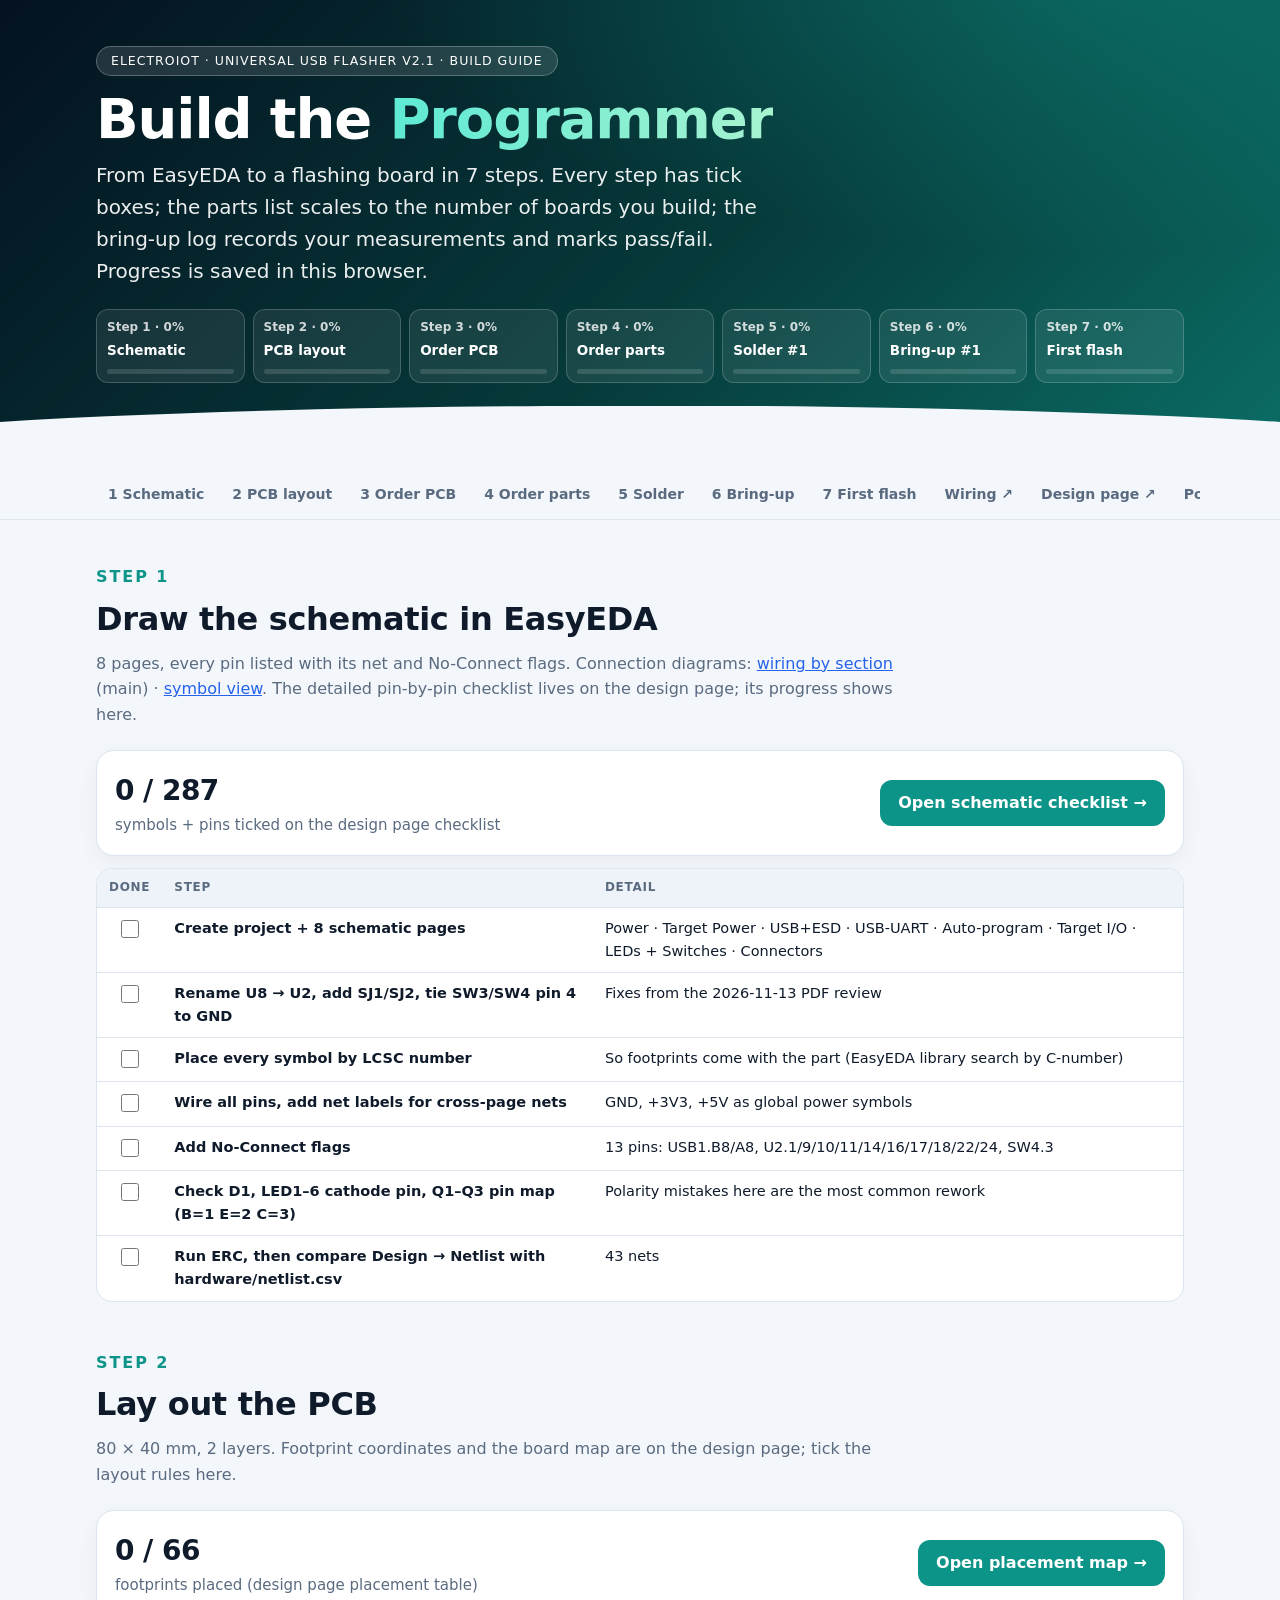
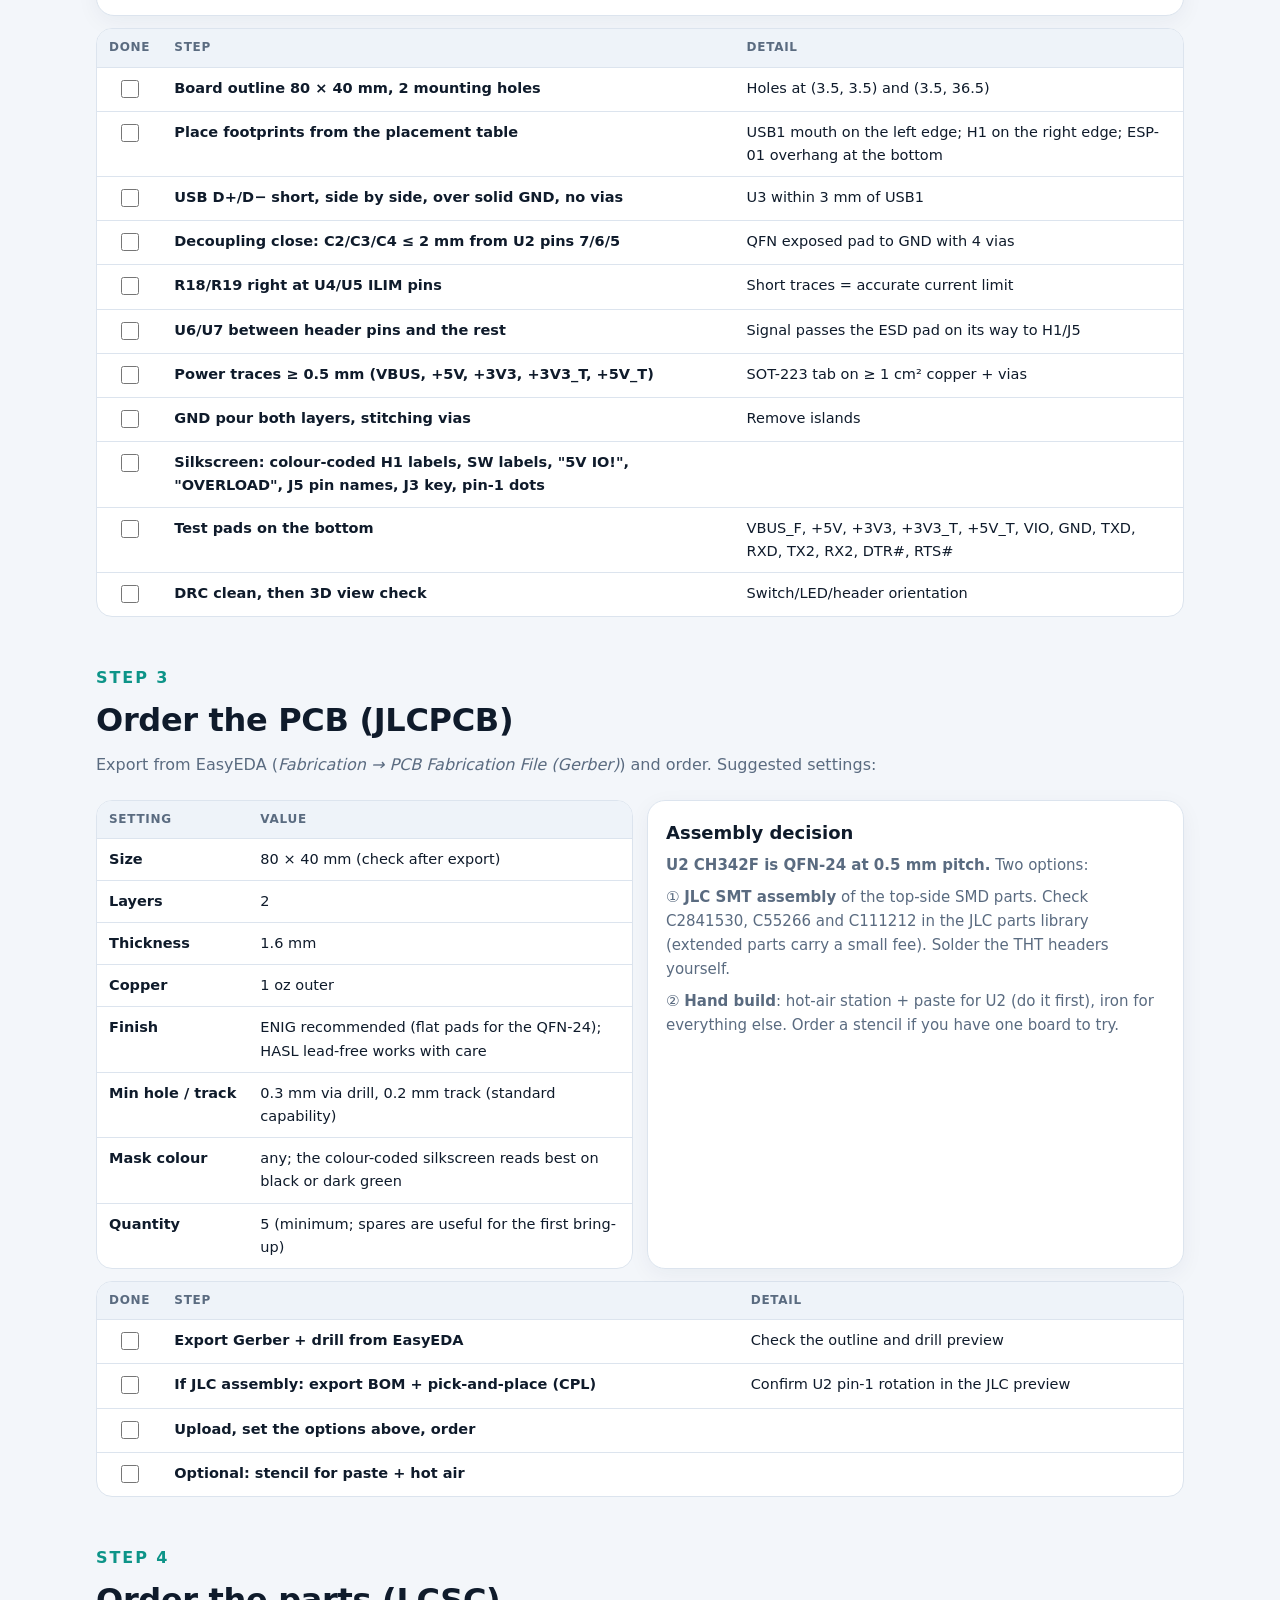
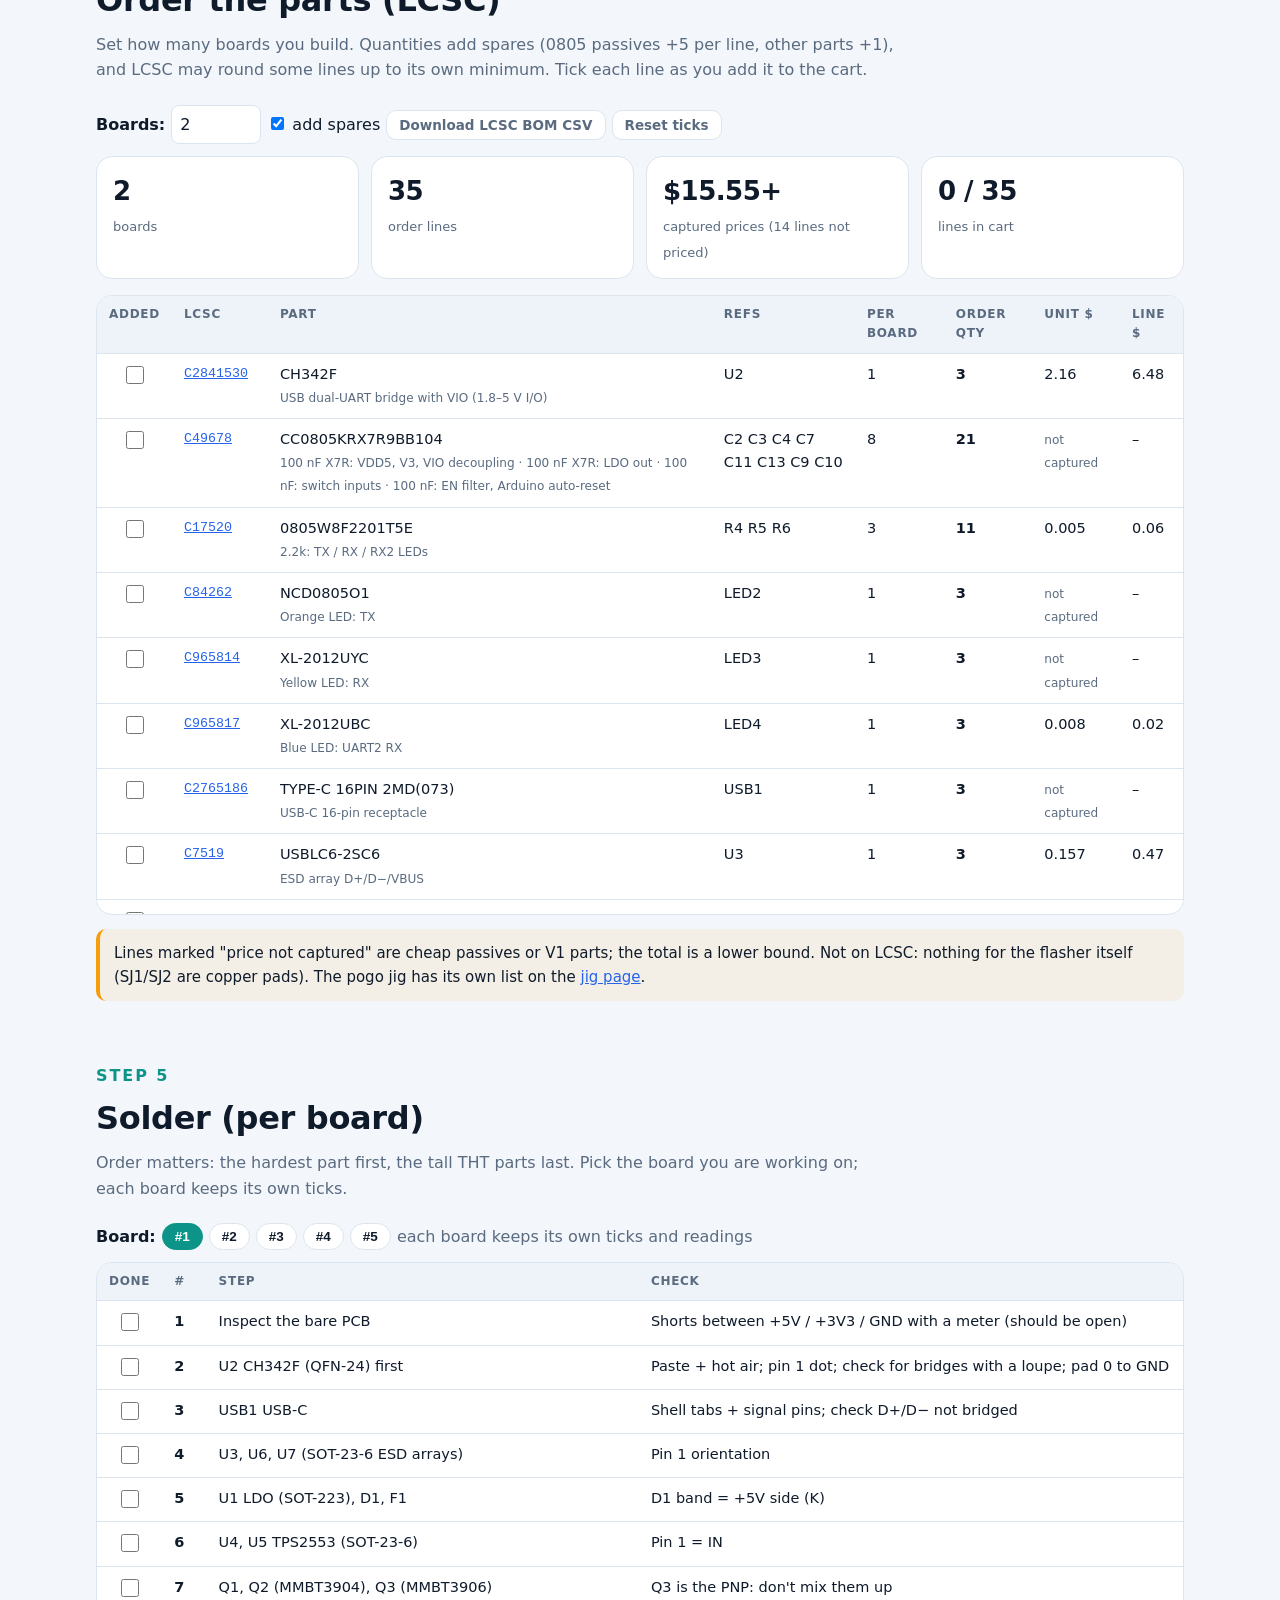
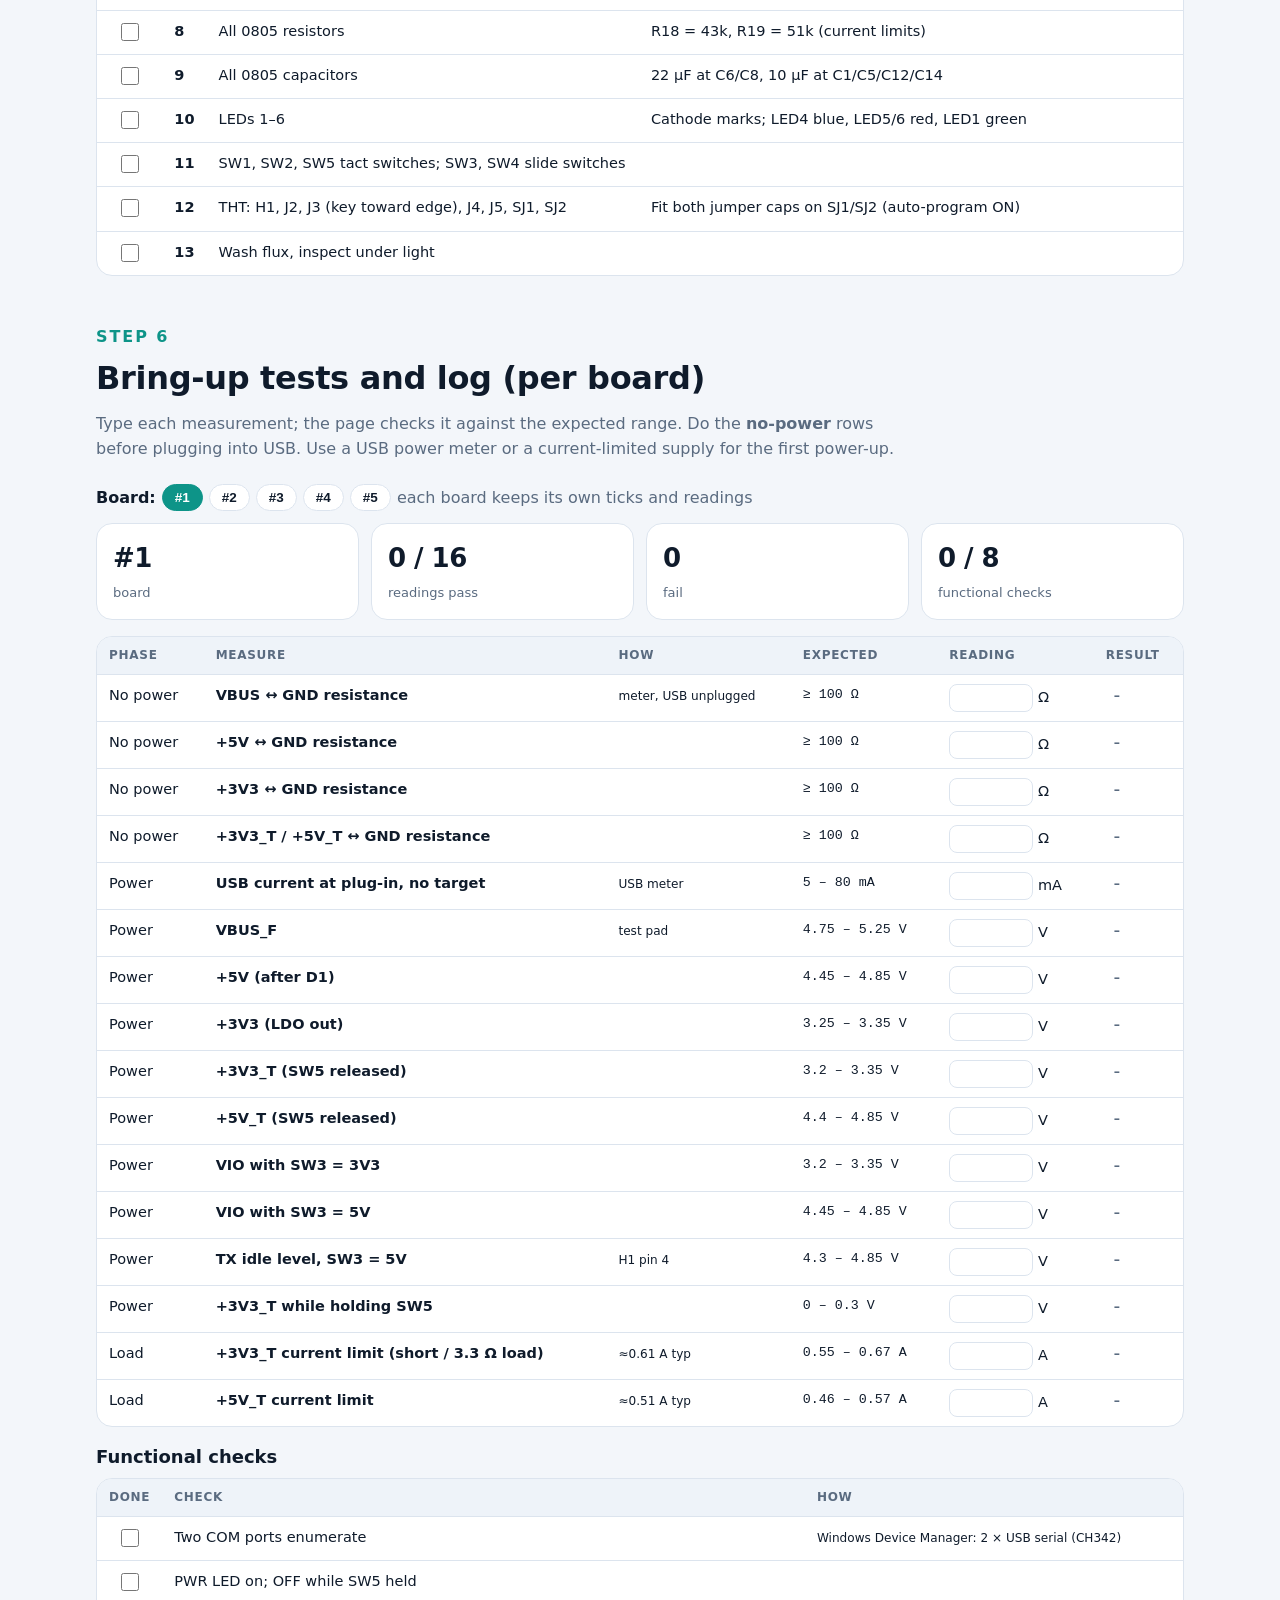
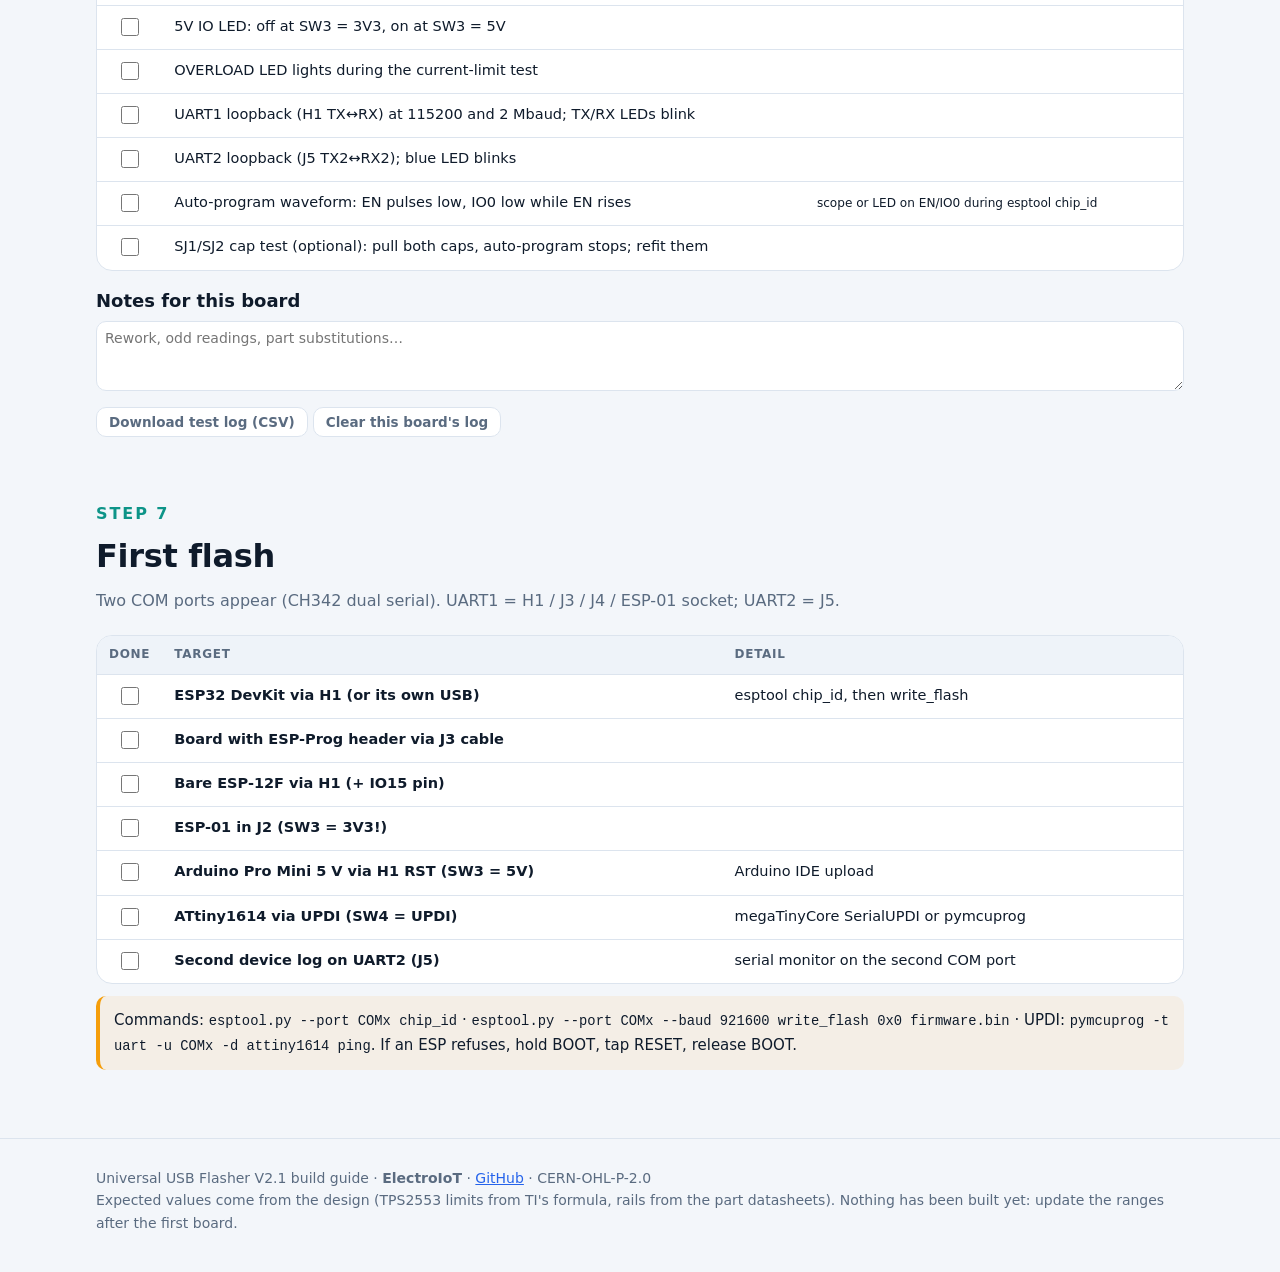
==== commit 446b8478: "Add wiring-by-section page in the LED-dimmer style docs/wiring-by-section.html (generated by tools/g" ====
--- a/docs/build-guide.html
+++ b/docs/build-guide.html
@@ -166,14 +166,14 @@
 </header>
 
 <nav class="toc"><div class="wrap">
-  <a href="#s1">1 Schematic</a><a href="#s2">2 PCB layout</a><a href="#s3">3 Order PCB</a><a href="#s4">4 Order parts</a><a href="#s5">5 Solder</a><a href="#s6">6 Bring-up</a><a href="#s7">7 First flash</a><a href="index.html">Design page ↗</a><a href="pogo-jig.html">Pogo jig ↗</a>
+  <a href="#s1">1 Schematic</a><a href="#s2">2 PCB layout</a><a href="#s3">3 Order PCB</a><a href="#s4">4 Order parts</a><a href="#s5">5 Solder</a><a href="#s6">6 Bring-up</a><a href="#s7">7 First flash</a><a href="wiring-by-section.html">Wiring ↗</a><a href="index.html">Design page ↗</a><a href="pogo-jig.html">Pogo jig ↗</a>
 </div></nav>
 
 <main class="wrap">
 
 <section id="s1">
   <h2><small>Step 1</small>Draw the schematic in EasyEDA</h2>
-  <p class="lead">8 pages, every pin listed with its net and No-Connect flags. Visual per-part wiring: <a href="schematic-wiring.html">schematic-wiring.html</a>. The detailed pin-by-pin checklist lives on the design page; its progress shows here.</p>
+  <p class="lead">8 pages, every pin listed with its net and No-Connect flags. Connection diagrams: <a href="wiring-by-section.html">wiring by section</a> (main) · <a href="schematic-wiring.html">symbol view</a>. The detailed pin-by-pin checklist lives on the design page; its progress shows here.</p>
   <div class="card linkcard"><div><div class="big" id="schProg">–</div><p>symbols + pins ticked on the design page checklist</p></div><a class="btn" style="background:var(--a);color:#fff" href="index.html#sch-check">Open schematic checklist →</a></div>
   <div class="tbl" style="margin-top:12px"><table id="t1"></table></div>
 </section>
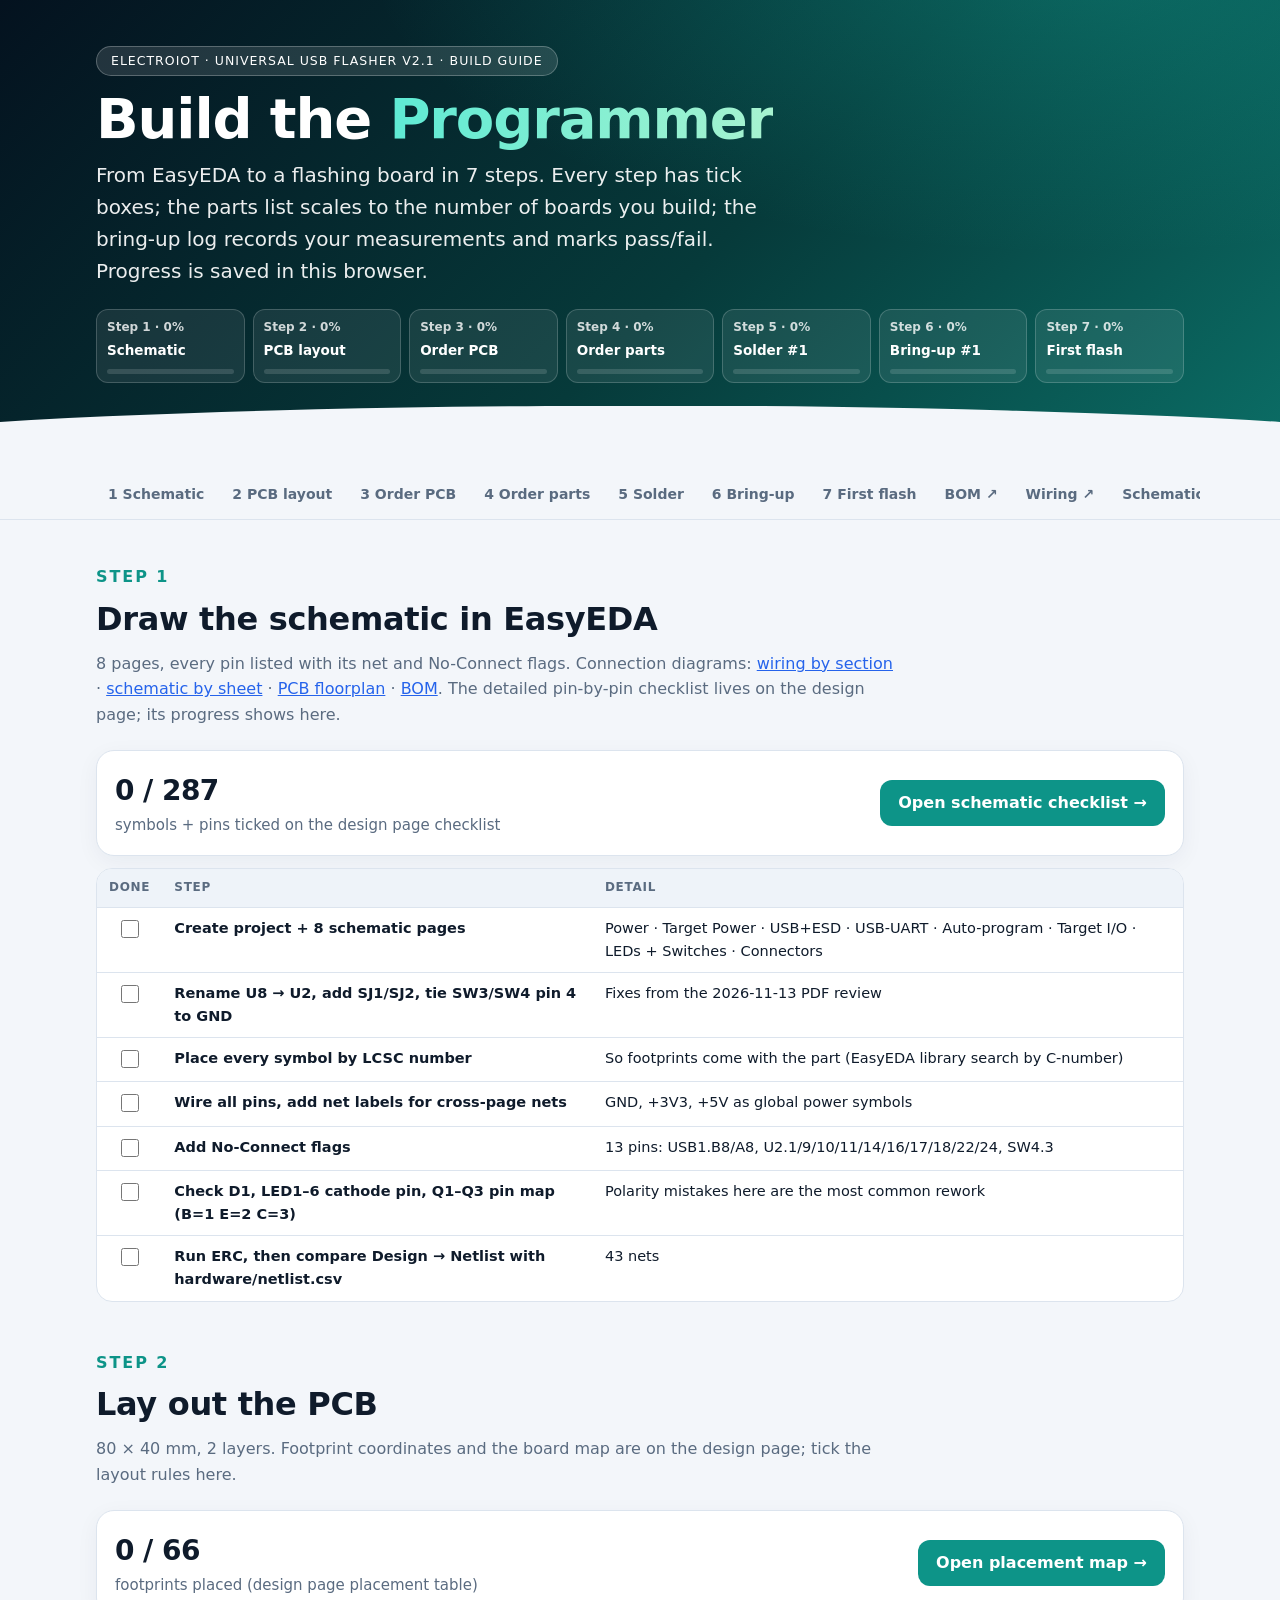
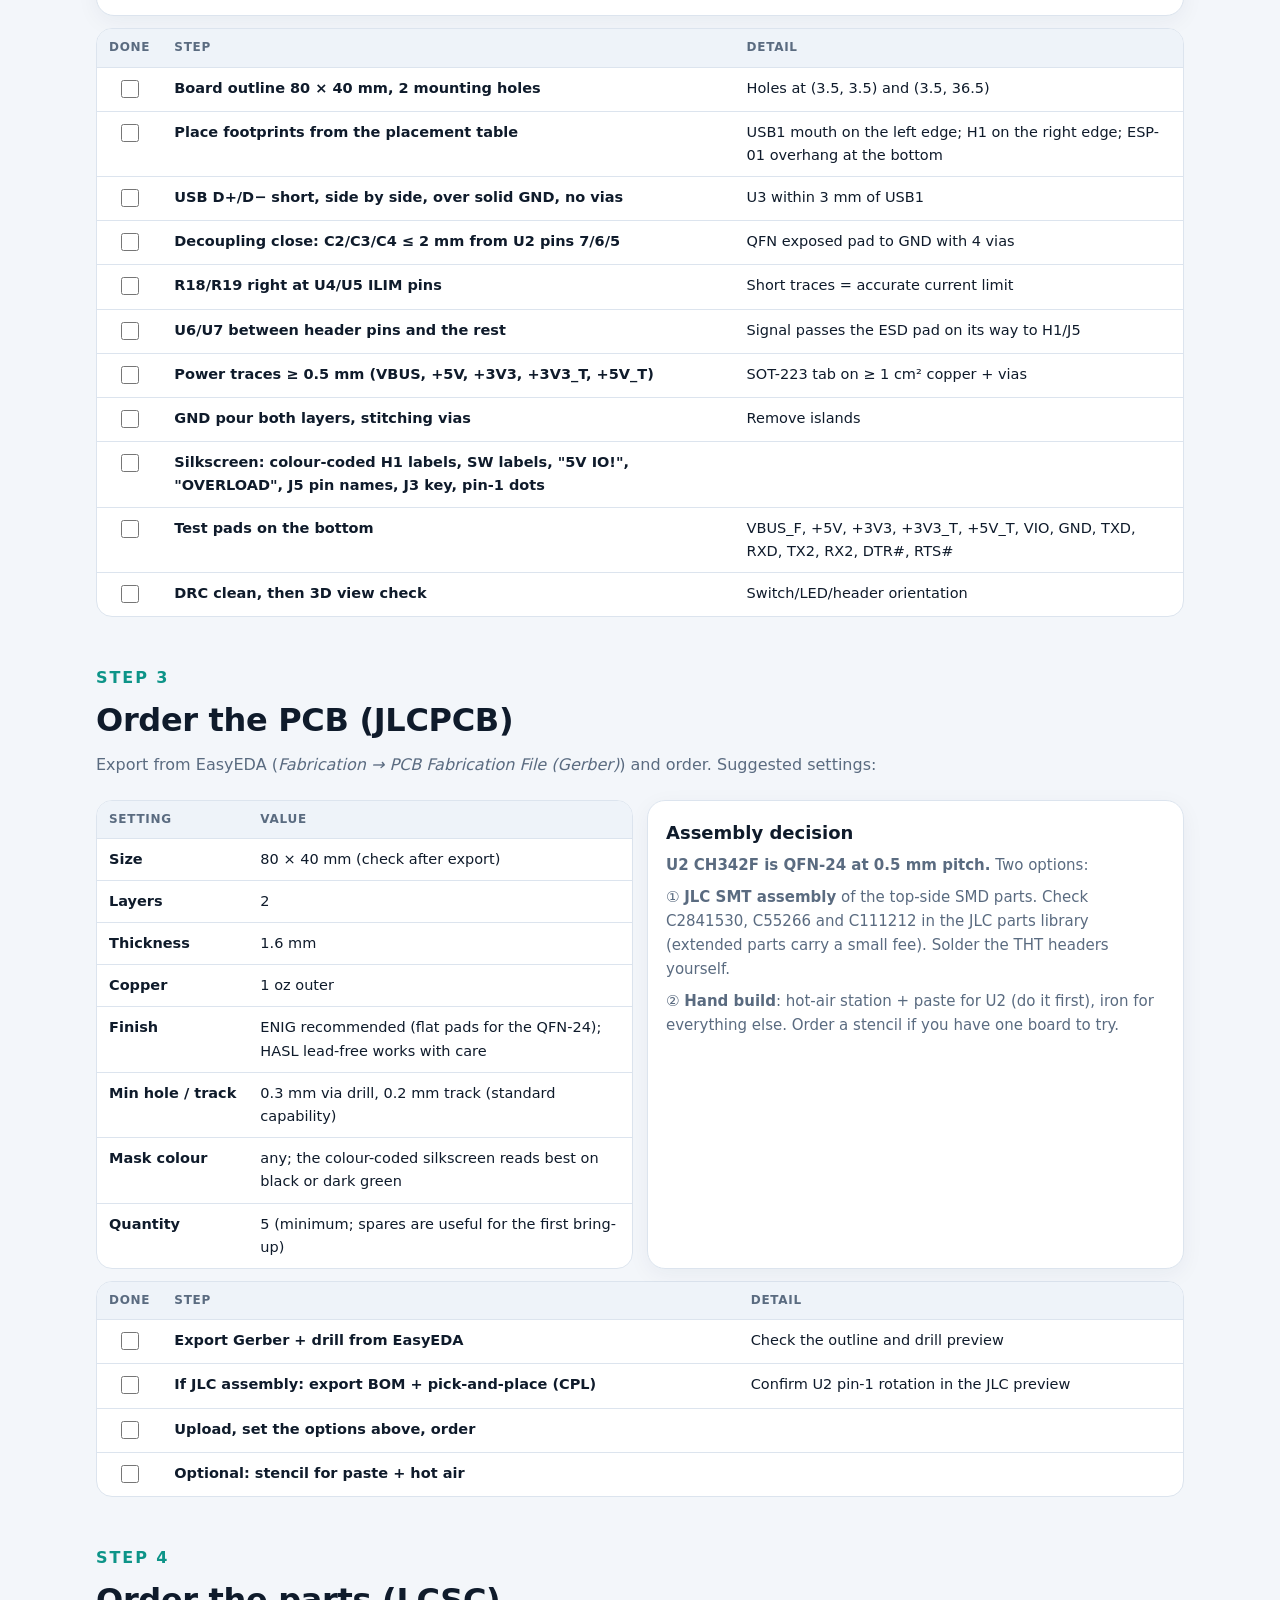
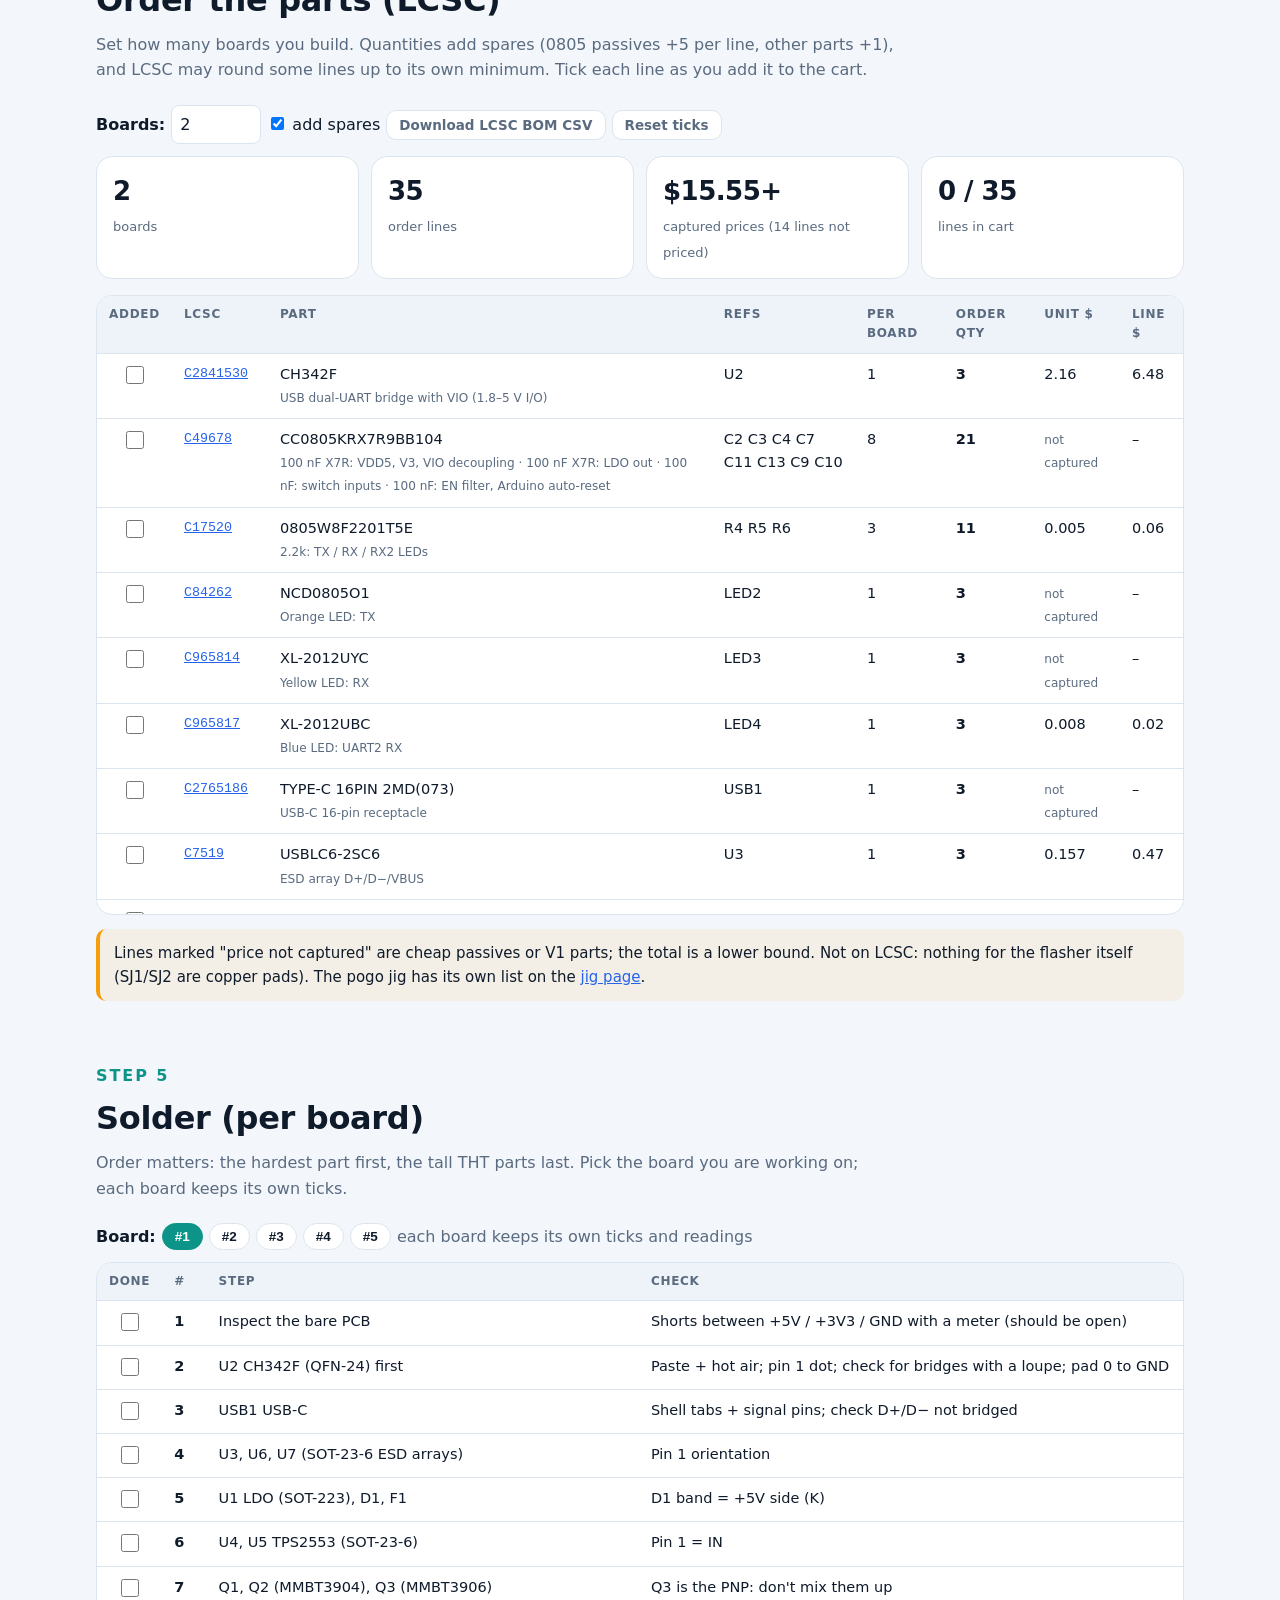
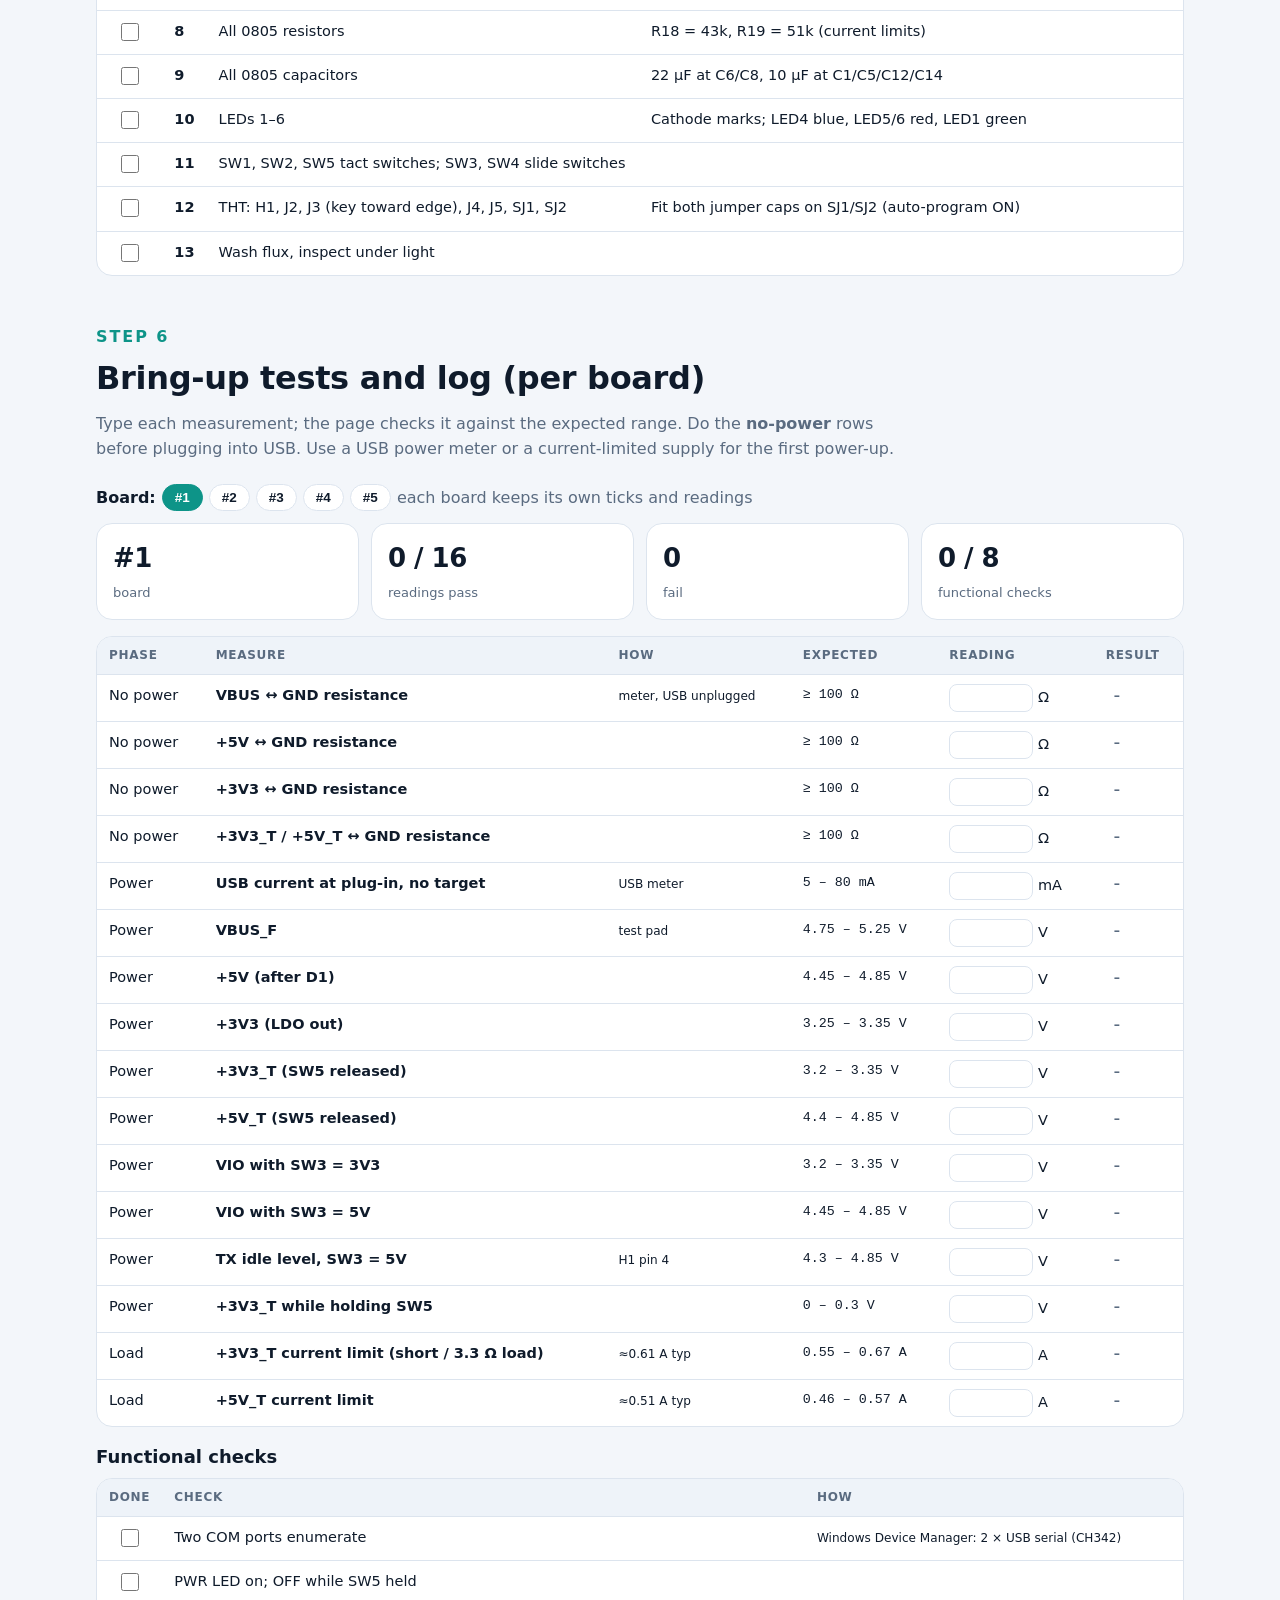
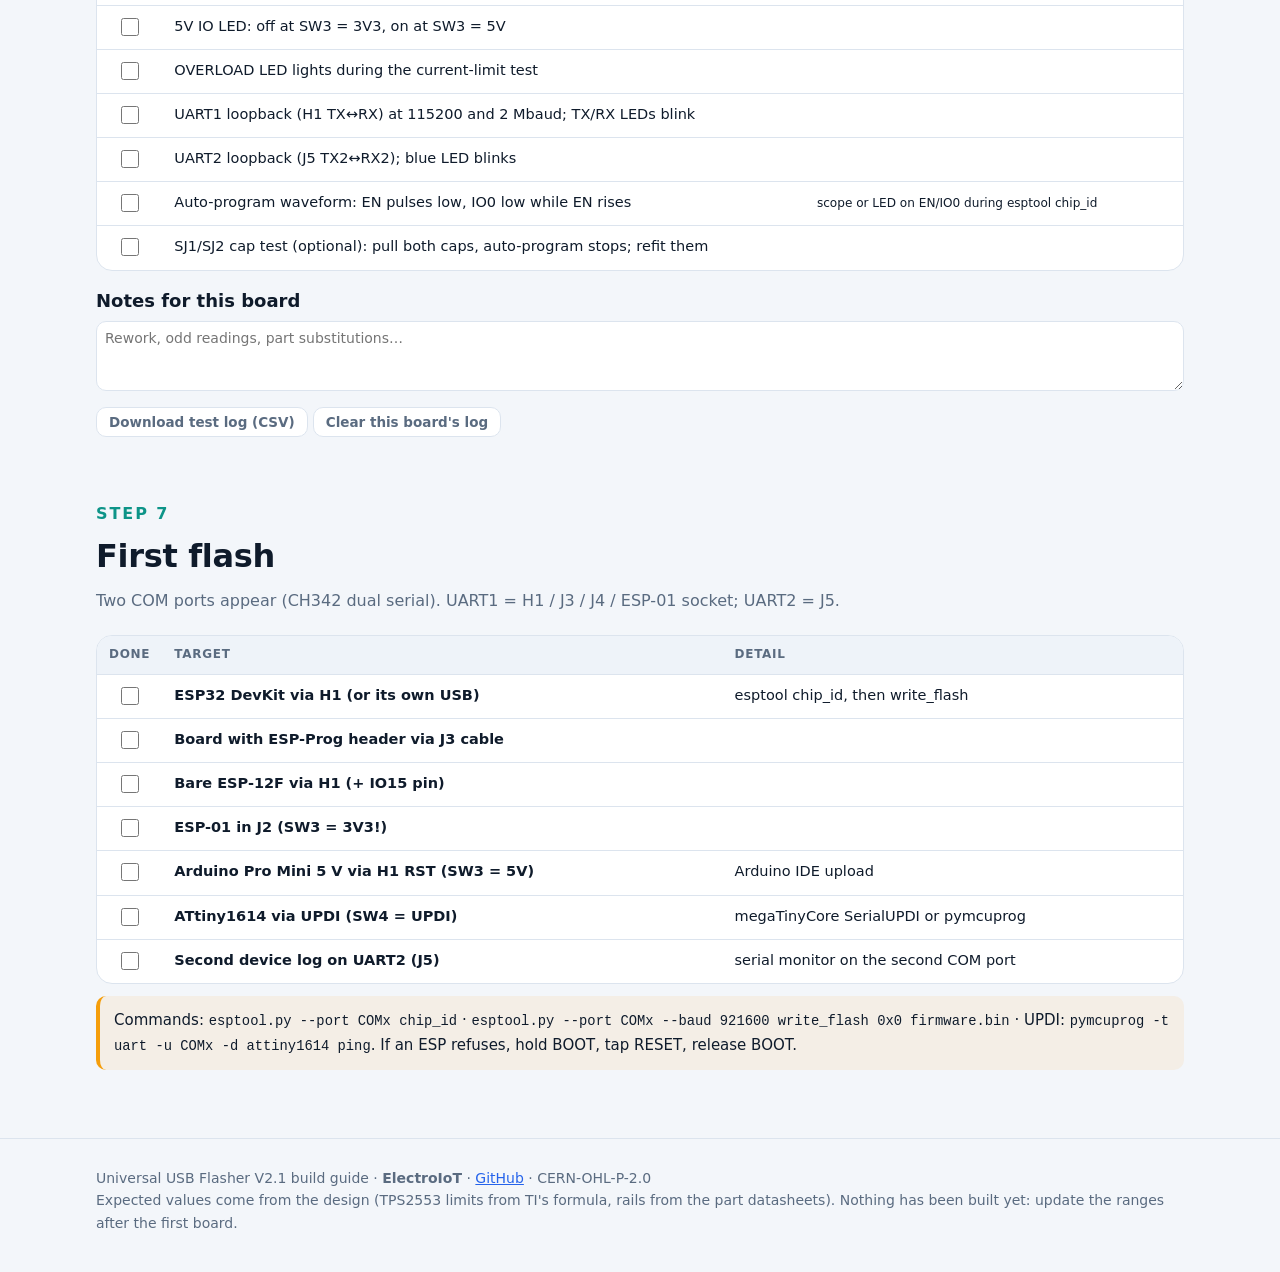
==== commit 4766f9d1: "Docs: TankPilot-style BOM, wiring-by-section, schematic-sections and PCB floorplan pages Generated b" ====
--- a/docs/build-guide.html
+++ b/docs/build-guide.html
@@ -166,14 +166,14 @@
 </header>
 
 <nav class="toc"><div class="wrap">
-  <a href="#s1">1 Schematic</a><a href="#s2">2 PCB layout</a><a href="#s3">3 Order PCB</a><a href="#s4">4 Order parts</a><a href="#s5">5 Solder</a><a href="#s6">6 Bring-up</a><a href="#s7">7 First flash</a><a href="wiring-by-section.html">Wiring ↗</a><a href="index.html">Design page ↗</a><a href="pogo-jig.html">Pogo jig ↗</a>
+  <a href="#s1">1 Schematic</a><a href="#s2">2 PCB layout</a><a href="#s3">3 Order PCB</a><a href="#s4">4 Order parts</a><a href="#s5">5 Solder</a><a href="#s6">6 Bring-up</a><a href="#s7">7 First flash</a><a href="bom.html">BOM ↗</a><a href="wiring-by-section.html">Wiring ↗</a><a href="schematic-sections.html">Schematic ↗</a><a href="pcb-floorplan.html">PCB floorplan ↗</a><a href="index.html">Design page ↗</a><a href="pogo-jig.html">Pogo jig ↗</a>
 </div></nav>
 
 <main class="wrap">
 
 <section id="s1">
   <h2><small>Step 1</small>Draw the schematic in EasyEDA</h2>
-  <p class="lead">8 pages, every pin listed with its net and No-Connect flags. Connection diagrams: <a href="wiring-by-section.html">wiring by section</a> (main) · <a href="schematic-wiring.html">symbol view</a>. The detailed pin-by-pin checklist lives on the design page; its progress shows here.</p>
+  <p class="lead">8 pages, every pin listed with its net and No-Connect flags. Connection diagrams: <a href="wiring-by-section.html">wiring by section</a> · <a href="schematic-sections.html">schematic by sheet</a> · <a href="pcb-floorplan.html">PCB floorplan</a> · <a href="bom.html">BOM</a>. The detailed pin-by-pin checklist lives on the design page; its progress shows here.</p>
   <div class="card linkcard"><div><div class="big" id="schProg">–</div><p>symbols + pins ticked on the design page checklist</p></div><a class="btn" style="background:var(--a);color:#fff" href="index.html#sch-check">Open schematic checklist →</a></div>
   <div class="tbl" style="margin-top:12px"><table id="t1"></table></div>
 </section>
@@ -246,7 +246,7 @@
 
 <script>
 /*DESIGN-START*/
-const DESIGN={"version":"V2.1 (design, schematic pages match EasyEDA export 2026-11-13)","board":{"w":80,"h":40,"holes":[[3.5,3.5],[3.5,36.5]]},"groups":{"pwr":["Power","#dc2626"],"tgt":["Target power","#f97316"],"usb":["USB + ESD","#0891b2"],"uart":["USB-UART","#0d9488"],"ap":["Auto-program","#2563eb"],"io":["Target I/O","#ca8a04"],"ui":["LEDs + switches","#9333ea"],"con":["Connectors","#64748b"]},"pages":[["P1","Page 1 · Power","F1, D1, LDO, bulk caps, 5V-IO LED (Q3)"],["P2","Page 2 · Target Power","TPS2553 switches, POWER-CYCLE, PWR + OVERLOAD LEDs"],["P3","Page 3 · USB+ESD","USB-C, CC resistors, USB ESD, header ESD arrays"],["P4","Page 4 · USB-UART","CH342F (U2), decoupling, TX/RX/RX2 LEDs"],["P5","Page 5 · Auto-program","SJ1/SJ2, Q1/Q2, base resistors"],["P6","Page 6 · Target I/O","Pull-ups, IO15, Arduino RST, UPDI resistor"],["P7","Page 7 · LEDs + Switches","RESET, BOOT, IO 3V3|5V, UART|UPDI switches"],["P8","Page 8 · Connectors","H1, ESP-01, ESP-Prog J3/J4, UART2 J5"]],"parts":[["USB1","P3","USB-C 16P","USB-C-SMD_TYPE-C-16PIN-2MD(073)","C2765186",[["A1B12","GND","GND"],["A4B9","VBUS","VBUS"],["B8","SBU2","NC"],["A5","CC1","CC1"],["B7","DN2","USB_DM"],["A6","DP1","USB_DP"],["A7","DN1","USB_DM"],["B6","DP2","USB_DP"],["A8","SBU1","NC"],["B5","CC2","CC2"],["B4A9","VBUS","VBUS"],["B1A12","GND","GND"],["13","EH (shell)","GND"],["14","EH (shell)","GND"]]],["R1","P3","5.1k","R0805","C27834",[["1","1","CC1"],["2","2","GND"]]],["R2","P3","5.1k","R0805","C27834",[["1","1","CC2"],["2","2","GND"]]],["U3","P3","USBLC6-2SC6","SOT-23-6","C7519",[["1","I/O1","USB_DP"],["2","GND","GND"],["3","I/O2","USB_DM"],["4","I/O2","USB_DM"],["5","VBUS","VBUS"],["6","I/O1","USB_DP"]]],["F1","P1","PTC 500 mA","F1206","C2680506",[["1","1","VBUS"],["2","2","VBUS_F"]]],["C1","P1","10 µF","C0805","C15850",[["1","1","VBUS_F"],["2","2","GND"]]],["D1","P1","1N5819HW","SOD-123","C82544",[["1","K (bar, left)","+5V"],["2","A (right)","VBUS_F"]]],["C5","P1","10 µF","C0805","C15850",[["1","1","+5V"],["2","2","GND"]]],["U1","P1","SGM2212-3.3","SOT-223-3","C3294699",[["1","GND","GND"],["2","VOUT","+3V3"],["3","VIN","+5V"],["4","VOUT (tab)","+3V3"]]],["C6","P1","22 µF","C0805","C45783",[["1","1","+3V3"],["2","2","GND"]]],["C7","P1","100 nF","C0805","C49678",[["1","1","+3V3"],["2","2","GND"]]],["SW3","P7","MSK12C02 (IO 3V3|5V)","SW-SMD_MSK12C02","C431540",[["1","throw A","+3V3"],["2","common","VIO"],["3","throw B","+5V"],["4","mounting tab","GND"]]],["Q3","P1","MMBT3906 (5V-IO detect)","SOT-23-3","C53444",[["1","B (left)","Q3_B"],["2","E (bottom, arrow in)","VIO"],["3","C (top)","Q3_C"]]],["R16","P1","4.7k (Q3 base)","R0805","C17673",[["1","1","+3V3"],["2","2","Q3_B"]]],["R17","P1","1k (5V-IO LED)","R0805","C95781",[["1","1","Q3_C"],["2","2","LED5_A"]]],["LED5","P1","Red (5V IO warning)","LED0805","C84256",[["1","K (bar, left)","GND"],["2","A (right)","LED5_A"]]],["U4","P2","TPS2553 (3V3 target switch)","SOT-23-6","C55266",[["1","IN","+3V3"],["2","GND","GND"],["3","EN","TPWR_EN"],["4","FAULT#","FAULT_N"],["5","ILIM","ILIM3"],["6","OUT","+3V3_T"]]],["R18","P2","43k 1% (≈0.61 A limit)","R0805","C17695",[["1","1","ILIM3"],["2","2","GND"]]],["C11","P2","100 nF (U4 IN)","C0805","C49678",[["1","1","+3V3"],["2","2","GND"]]],["C12","P2","10 µF (+3V3_T)","C0805","C15850",[["1","1","+3V3_T"],["2","2","GND"]]],["U5","P2","TPS2553 (5V target switch)","SOT-23-6","C55266",[["1","IN","+5V"],["2","GND","GND"],["3","EN","TPWR_EN"],["4","FAULT#","FAULT_N"],["5","ILIM","ILIM5"],["6","OUT","+5V_T"]]],["R19","P2","51k 1% (≈0.51 A limit)","R0805","C17737",[["1","1","ILIM5"],["2","2","GND"]]],["C13","P2","100 nF (U5 IN)","C0805","C49678",[["1","1","+5V"],["2","2","GND"]]],["C14","P2","10 µF (+5V_T)","C0805","C15850",[["1","1","+5V_T"],["2","2","GND"]]],["R20","P2","100k (EN pull-up)","R0805","C96346",[["1","1","+3V3"],["2","2","TPWR_EN"]]],["SW5","P2","POWER-CYCLE (hold = off)","SW-SMD_L3.9-W3.0-P4.45","C720477",[["1","1","TPWR_EN"],["2","2","GND"]]],["R21","P2","1k (OVERLOAD LED)","R0805","C95781",[["1","1","+5V"],["2","2","LED6_A"]]],["LED6","P2","Red (OVERLOAD)","LED0805","C84256",[["1","K (bar, left)","FAULT_N"],["2","A (right)","LED6_A"]]],["R3","P2","1k (PWR LED)","R0805","C95781",[["1","1","+3V3_T"],["2","2","LED1_A"]]],["LED1","P2","Green (target PWR)","LED0805","C84260",[["1","K (bar, left)","GND"],["2","A (right)","LED1_A"]]],["U2","P4","CH342F dual UART","QFN-24_L4.0-W4.0-P0.50","C2841530",[["1","RI0#","NC"],["2","GND","GND"],["3","UD+","USB_DP"],["4","UD-","USB_DM"],["5","VIO","VIO"],["6","V3","V3"],["7","VDD5","VBUS_F"],["8","VBUS","VBUS_F"],["9","RST#","NC"],["10","CTS1#","NC"],["11","RTS1#","NC"],["12","RXD1","RX2"],["13","TXD1","TX2"],["14","DSR1#","NC"],["15","DTR1#","DTR2_N"],["16","DCD1#","NC"],["17","RI1#","NC"],["18","CTS0#","NC"],["19","RTS0#","RTS_N"],["20","RXD0","RXD"],["21","TXD0","TXD"],["22","DSR0#","NC"],["23","DTR0#","DTR_N"],["24","DCD0#","NC"],["25","EP (GND pad)","GND"]]],["C2","P4","100 nF (VDD5)","C0805","C49678",[["1","1","VBUS_F"],["2","2","GND"]]],["C3","P4","100 nF (V3)","C0805","C49678",[["1","1","V3"],["2","2","GND"]]],["C4","P4","100 nF (VIO)","C0805","C49678",[["1","1","VIO"],["2","2","GND"]]],["R4","P4","2.2k","R0805","C17520",[["1","1","VIO"],["2","2","LED2_A"]]],["LED2","P4","Orange (TX)","LED0805","C84262",[["1","K (bar, left)","TXD"],["2","A (right)","LED2_A"]]],["R5","P4","2.2k","R0805","C17520",[["1","1","VIO"],["2","2","LED3_A"]]],["LED3","P4","Yellow (RX)","LED0805","C965814",[["1","K (bar, left)","RXD"],["2","A (right)","LED3_A"]]],["R6","P4","2.2k","R0805","C17520",[["1","1","VIO"],["2","2","LED4_A"]]],["LED4","P4","Blue (UART2 RX)","LED0805","C965817",[["1","K (bar, left)","RX2"],["2","A (right)","LED4_A"]]],["SJ1","P5","2-pin header + jumper cap (AUTO-PROG, cap = ON)","HDR-TH_2P-P2.54-V-M","C492401",[["1","1","DTR_N"],["2","2","DTR_AP"]]],["SJ2","P5","2-pin header + jumper cap (AUTO-PROG, cap = ON)","HDR-TH_2P-P2.54-V-M","C492401",[["1","1","RTS_N"],["2","2","RTS_AP"]]],["R7","P5","10k","R0805","C84376",[["1","1","DTR_AP"],["2","2","Q1_B"]]],["R8","P5","10k","R0805","C84376",[["1","1","RTS_AP"],["2","2","Q2_B"]]],["Q1","P5","MMBT3904 (EN)","SOT-23-3","C81464",[["1","B (left)","Q1_B"],["2","E (bottom, arrow)","RTS_AP"],["3","C (top)","EN"]]],["Q2","P5","MMBT3904 (IO0)","SOT-23-3","C81464",[["1","B (left)","Q2_B"],["2","E (bottom, arrow)","DTR_AP"],["3","C (top)","IO0"]]],["R9","P6","10k (EN pull-up)","R0805","C84376",[["1","1","+3V3_T"],["2","2","EN"]]],["C9","P6","100 nF (EN)","C0805","C49678",[["1","1","EN"],["2","2","GND"]]],["R10","P6","10k (IO0 pull-up)","R0805","C84376",[["1","1","+3V3_T"],["2","2","IO0"]]],["R11","P6","10k (IO15 pull-down)","R0805","C84376",[["1","1","IO15"],["2","2","GND"]]],["SW1","P7","RESET","SW-SMD_L3.9-W3.0-P4.45","C720477",[["1","1","EN"],["2","2","GND"]]],["SW2","P7","BOOT","SW-SMD_L3.9-W3.0-P4.45","C720477",[["1","1","IO0"],["2","2","GND"]]],["C10","P6","100 nF (Arduino reset)","C0805","C49678",[["1","1","DTR_N"],["2","2","RST"]]],["R14","P6","10k (RST pull-up)","R0805","C84376",[["1","1","VIO"],["2","2","RST"]]],["SW4","P7","MSK12C02 (UART|UPDI)","SW-SMD_MSK12C02","C431540",[["1","throw A (UPDI)","TXD"],["2","common","UPDI_R"],["3","throw B (UART)","NC"],["4","mounting tab","GND"]]],["R15","P6","4.7k (UPDI)","R0805","C17673",[["1","1","UPDI_R"],["2","2","RXD"]]],["H1","P8","1x11 male header","HDR-TH_11P-P2.54-V-M","C2840011",[["1","3V3","+3V3_T"],["2","5V","+5V_T"],["3","GND","GND"],["4","TX","TXD"],["5","RX/UPDI","RXD"],["6","DTR","DTR_N"],["7","RTS","RTS_N"],["8","RST","RST"],["9","EN","EN"],["10","IO0","IO0"],["11","IO15","IO15"]]],["J2","P8","2x4 female (ESP-01)","HDR-TH_8P-P2.54-V-F-R2-C4","C2897405",[["1","GND","GND"],["2","TXD (ESP out)","RXD"],["3","GPIO2","ESP01_IO2"],["4","CH_PD","EN"],["5","GPIO0","IO0"],["6","RST","ESP01_RST"],["7","RXD (ESP in)","TXD"],["8","VCC","+3V3_T"]]],["C8","P1","22 µF (ESP-01 bulk)","C0805","C45783",[["1","1","+3V3_T"],["2","2","GND"]]],["R12","P6","10k (ESP-01 RST)","R0805","C84376",[["1","1","+3V3_T"],["2","2","ESP01_RST"]]],["R13","P6","10k (ESP-01 GPIO2)","R0805","C84376",[["1","1","+3V3_T"],["2","2","ESP01_IO2"]]],["J3","P8","ESP-Prog PROG 2x3 1.27 mm box header","IDC-TH_6P-P1.27-2x3","C42372545",[["1","ESP_EN","EN"],["2","VDD","+3V3_T"],["3","ESP_TXD","RXD"],["4","GND","GND"],["5","ESP_RXD","TXD"],["6","ESP_IO0","IO0"]]],["J4","P8","PROG 2x3 2.54 mm (pogo / 2.54 cable)","HDR-TH_6P-P2.54-V-M-R2-C3","C65114",[["1","ESP_EN","EN"],["2","VDD","+3V3_T"],["3","ESP_TXD","RXD"],["4","GND","GND"],["5","ESP_RXD","TXD"],["6","ESP_IO0","IO0"]]],["J5","P8","UART2 1x4 header","HDR-TH_4P-P2.54-V-M","C2691448",[["1","GND","GND"],["2","TX2","TX2"],["3","RX2","RX2"],["4","DTR2","DTR2_N"]]],["U6","P3","USBLC6-4SC6 (header ESD A)","SOT-23-6","C111212",[["1","I/O1","TXD"],["2","GND","GND"],["3","I/O2","RXD"],["4","I/O3","DTR_N"],["5","VBUS","+5V"],["6","I/O4","RTS_N"]]],["U7","P3","USBLC6-4SC6 (header ESD B)","SOT-23-6","C111212",[["1","I/O1","EN"],["2","GND","GND"],["3","I/O2","IO0"],["4","I/O3","TX2"],["5","VBUS","+5V"],["6","I/O4","RX2"]]]],"bom":[["U2",1,"USB dual-UART bridge with VIO (1.8–5 V I/O)","QFN-24 4×4","CH342F","WCH","C2841530","5,692",2.16,"ok","uart","QFN 0.5 mm: JLC assembly or hot air"],["C2 C3 C4",3,"100 nF X7R: VDD5, V3, VIO decoupling","0805","CC0805KRX7R9BB104","YAGEO","C49678","",null,"v1","uart",""],["R4 R5 R6",3,"2.2k: TX / RX / RX2 LEDs","0805","0805W8F2201T5E","UNI-ROYAL","C17520","2,263,800",0.005,"ok","uart",""],["LED2",1,"Orange LED: TX","0805","NCD0805O1","NATIONSTAR","C84262","",null,"v1","uart",""],["LED3",1,"Yellow LED: RX","0805","XL-2012UYC","XINGLIGHT","C965814","",null,"v1","uart",""],["LED4",1,"Blue LED: UART2 RX","0805","XL-2012UBC","XINGLIGHT","C965817","760,100",0.008,"ok","uart",""],["USB1",1,"USB-C 16-pin receptacle","SMD","TYPE-C 16PIN 2MD(073)","SHOU HAN","C2765186","1,057,160",null,"ok","usb",""],["U3",1,"ESD array D+/D−/VBUS","SOT-23-6","USBLC6-2SC6","ST","C7519","44,990",0.157,"ok","usb",""],["U6 U7",2,"4-line ESD array: header TX/RX/DTR/RTS/EN/IO0/TX2/RX2","SOT-23-6","USBLC6-4SC6","ST","C111212","13,395",0.247,"ok","usb",""],["R1 R2",2,"5.1k 1%: USB-C CC pull-downs","0805","0805W8F5101T5E","UNI-ROYAL","C27834","",null,"v1","usb",""],["F1",1,"PTC fuse 500 mA hold / 1 A trip, 16 V","1206","JK-nSMD050-16","Jinrui","C2680506","30,620",0.024,"ok","pwr",""],["D1",1,"Schottky 40 V 1 A back-feed diode","SOD-123","1N5819HW-7-F","Diodes Inc","C82544","358,260",null,"ok","pwr",""],["U1",1,"3.3 V 800 mA LDO","SOT-223","SGM2212-3.3XKC3G/TR","SGMICRO","C3294699","5,002",0.57,"ok","pwr",""],["C1 C5",2,"10 µF 25 V X5R: VBUS / LDO in","0805","CL21A106KAYNNNE","Samsung","C15850","",null,"v1","pwr",""],["C6 C8",2,"22 µF 25 V X5R: LDO out / ESP-01 bulk","0805","CL21A226MAQNNNE","Samsung","C45783","615,400",0.107,"ok","pwr",""],["C7",1,"100 nF X7R: LDO out","0805","CC0805KRX7R9BB104","YAGEO","C49678","",null,"v1","pwr",""],["Q3",1,"PNP: lights 5V-IO LED when VIO > 3V3","SOT-23","MMBT3906LT1G","onsemi","C53444","836,550",0.018,"ok","pwr","B=1 E=2 C=3"],["R16",1,"4.7k: Q3 base","0805","0805W8F4701T5E","UNI-ROYAL","C17673","1,051,500",0.003,"ok","pwr",""],["R17",1,"1k: 5V-IO LED","0805","RC0805FR-071KL","YAGEO","C95781","",null,"v1","pwr",""],["LED5",1,"Red LED: 5V IO warning","0805","NCD0805R1","NATIONSTAR","C84256","171,800",0.012,"ok","pwr",""],["U4 U5",2,"Current-limited power switch with FAULT# (3V3_T, 5V_T)","SOT-23-6","TPS2553DBVR","TI","C55266","53,771",0.54,"ok","tgt","Pinout 1 IN 2 GND 3 EN 4 FAULT# 5 ILIM 6 OUT"],["R18",1,"43k 1%: U4 ILIM (≈0.61 A)","0805","0805W8F4302T5E","UNI-ROYAL","C17695","27,600",0.003,"ok","tgt",""],["R19",1,"51k 1%: U5 ILIM (≈0.51 A)","0805","0805W8F5102T5E","UNI-ROYAL","C17737","202,600",0.0064,"ok","tgt",""],["R20",1,"100k: TPWR_EN pull-up","0805","RC0805FR-07100KL","YAGEO","C96346","",null,"v1","tgt",""],["C11 C13",2,"100 nF: switch inputs","0805","CC0805KRX7R9BB104","YAGEO","C49678","",null,"v1","tgt",""],["C12 C14",2,"10 µF: switched outputs","0805","CL21A106KAYNNNE","Samsung","C15850","",null,"v1","tgt",""],["SW5",1,"Tactile switch: POWER-CYCLE","SMD 3.9×3.0","TS-1088-AR02016","XUNPU","C720477","679,440",null,"ok","tgt",""],["LED1",1,"Green LED: target PWR","0805","NCD0805G1","NATIONSTAR","C84260","",null,"v1","tgt",""],["LED6",1,"Red LED: OVERLOAD (FAULT#)","0805","NCD0805R1","NATIONSTAR","C84256","171,800",0.012,"ok","tgt",""],["R3 R21",2,"1k: PWR / OVERLOAD LEDs","0805","RC0805FR-071KL","YAGEO","C95781","",null,"v1","tgt",""],["Q1 Q2",2,"NPN auto-program transistors","SOT-23","MMBT3904LT1G","onsemi","C81464","1,362,700",null,"ok","ap","B=1 E=2 C=3"],["R7 R8",2,"10k: Q1/Q2 base resistors","0805","RC0805FR-0710KL","YAGEO","C84376","",null,"v1","ap",""],["SJ1 SJ2",2,"2-pin male header 2.54 mm: auto-program enable (fit cap = ON)","THT","PZ254V-11-02P","XFCN","C492401","786,200",null,"ok","ap","Silk: AUTO-PROG (cap = ON)"],["R9 R10 R11 R12 R13 R14",6,"10k: EN/IO0 pull-ups, IO15 pull-down, ESP-01 RST/GPIO2, Arduino RST","0805","RC0805FR-0710KL","YAGEO","C84376","",null,"v1","io",""],["C9 C10",2,"100 nF: EN filter, Arduino auto-reset","0805","CC0805KRX7R9BB104","YAGEO","C49678","",null,"v1","io",""],["R15",1,"4.7k: UPDI series resistor","0805","0805W8F4701T5E","UNI-ROYAL","C17673","1,051,500",0.003,"ok","io",""],["SW1 SW2",2,"Tactile switch RESET / BOOT","SMD 3.9×3.0","TS-1088-AR02016","XUNPU","C720477","679,440",null,"ok","ui",""],["SW3 SW4",2,"SPDT slide: IO 3V3/5V · UART/UPDI","SMD","MSK12C02","SHOU HAN","C431540","164,660",0.052,"ok","ui",""],["H1",1,"1×11 male header 2.54 mm","THT","PZ254V-11-11P","XFCN","C2840011","16,430",0.073,"ok","con",""],["J2",1,"2×4 female header 2.54 mm (ESP-01)","THT","PM254-2-04-Z-8.5","HCTL","C2897405","6,120",0.146,"ok","con",""],["J3",1,"2×3 1.27 mm IDC box header (ESP-Prog PROG)","THT","HX JN1.27-2x3P ZZ H4.9","hanxia","C42372545","2,945",0.153,"warn","con","Check datasheet: shrouded + keyed"],["J4",1,"2×3 2.54 mm male header (PROG pogo jig / 2.54 cable)","THT","2.54-2*3P","BOOMELE","C65114","44,550",0.044,"ok","con",""],["J5",1,"1×4 male header 2.54 mm (UART2)","THT","PZ254V-11-04P","XFCN","C2691448","807,020",0.026,"ok","con",""],["CAP1 CAP2",2,"Jumper cap 2.54 mm for SJ1/SJ2 (fit both = auto-program on)","2.54 mm","2.54 (open-top)","BOOMELE","C5305","762,800",0.0095,"ok","ap","Not a schematic part: order with the headers"]],"placement":[["USB1",3.4,20,7.4,9,"usb","USB-C"],["U3",12,20,3,3,"usb","USBLC6"],["R1",11,14,2,1.25,"usb","5.1k"],["R2",11,26,2,1.25,"usb","5.1k"],["F1",11,35,3.2,1.6,"pwr","PTC"],["C1",16,35,2,1.25,"pwr","10µ"],["D1",21,35,3.7,1.6,"pwr","SS"],["C5",26,35,2,1.25,"pwr","10µ"],["U1",20,7.5,6.5,7,"pwr","LDO"],["C6",25.5,4,2,1.25,"pwr","22µ"],["C7",25.5,8,2,1.25,"pwr","100n"],["Q3",58,9.5,2.9,2.4,"pwr","Q3"],["R16",58,12.5,2,1.25,"pwr","4.7k"],["LED5",61.5,9.5,2,1.25,"pwr","5V!"],["R17",61.5,12.5,2,1.25,"pwr","1k"],["U2",26,19,5,5,"uart","CH342F"],["C2",30.5,19,2,1.25,"uart","100n"],["C3",27,23.5,2,1.25,"uart","100n"],["C4",23.5,23.5,2,1.25,"uart","100n"],["LED2",47,9.5,2,1.25,"uart","TX"],["LED3",50.5,9.5,2,1.25,"uart","RX"],["LED4",54,9.5,2,1.25,"uart","RX2"],["R4",47,12.5,2,1.25,"uart","2.2k"],["R5",50.5,12.5,2,1.25,"uart","2.2k"],["R6",54,12.5,2,1.25,"uart","2.2k"],["U4",32,7,3,3,"tgt","3V3 SW"],["R18",32,11,2,1.25,"tgt","43k"],["C11",29,4,2,1.25,"tgt","100n"],["C12",35.5,4,2,1.25,"tgt","10µ"],["U5",32,31,3,3,"tgt","5V SW"],["R19",32,27.5,2,1.25,"tgt","51k"],["C13",30,35,2,1.25,"tgt","100n"],["C14",35.5,31,2,1.25,"tgt","10µ"],["SW5",41,3.5,5,3,"tgt","PWR CYC"],["R20",37.5,8,2,1.25,"tgt","100k"],["LED6",41,9.5,2,1.25,"tgt","OVLD"],["R21",41,12.5,2,1.25,"tgt","1k"],["LED1",15.5,12,2,1.25,"tgt","PWR"],["R3",15.5,14.5,2,1.25,"tgt","1k"],["Q1",38,17,2.9,2.4,"ap","Q1"],["R7",42,17,2,1.25,"ap","10k"],["SJ1",46,17,5.08,2.54,"ap","SJ1"],["Q2",38,21.5,2.9,2.4,"ap","Q2"],["R8",42,21.5,2,1.25,"ap","10k"],["SJ2",46,21.5,5.08,2.54,"ap","SJ2"],["R14",50,17,2,1.25,"io","10k"],["C10",54,17,2,1.25,"io","100n"],["R15",58,17,2,1.25,"io","4.7k"],["R9",38,27,2,1.25,"io","10k"],["C9",42,27,2,1.25,"io","100n"],["R10",46,27,2,1.25,"io","10k"],["R11",50,27,2,1.25,"io","10k"],["R12",54,27,2,1.25,"io","10k"],["R13",58,27,2,1.25,"io","10k"],["U6",64,19,3,3,"usb","ESD"],["U7",64,24.5,3,3,"usb","ESD"],["SW1",47.5,3.5,5,3,"ui","RESET"],["SW2",54,3.5,5,3,"ui","BOOT"],["SW3",61.5,3.5,7,3,"ui","3V3|5V"],["SW4",70.5,3.5,7,3,"ui","UART|UPDI"],["C8",44.5,36.5,2,1.25,"pwr","22µ"],["J2",52,36.5,10.2,5.1,"con","ESP-01"],["J3",38,36.5,6.5,5.2,"con","ESP-Prog"],["J4",63.5,36.5,7.6,5.1,"con","PROG 2.54"],["J5",74,37.8,10.2,2.6,"con","UART2"],["H1",77.5,21,2.6,28,"con","H1"]],"notes":{"USB1":"Mouth flush with left edge","U3":"≤ 3 mm from USB1","U1":"Tab up, big copper + vias","U2":"QFN: pin 1 mark, thermal pad + 4 vias to GND","C2":"At U2 pin 7","C3":"At U2 pin 6","C4":"At U2 pin 5","J2":"Bottom edge, module overhangs","H1":"Right edge, pin 1 (3V3) at top","SW3":"Edge, silk \"IO 3V3 | 5V\"","SW4":"Edge, silk \"UART | UPDI\"","SW1":"Edge, silk RESET","SW2":"Edge, silk BOOT","SW5":"Edge, silk POWER (hold = off)","Q1":"Check pin map","Q2":"Check pin map: C = IO0","C8":"Next to J2 VCC","U4":"Short ILIM trace to R18","U5":"Short ILIM trace to R19","U6":"Close to H1 pins 4-7","U7":"Close to H1 pins 9-10 and J5","J3":"Key notch toward board edge","J5":"Silk GND · TX2 · RX2 · DTR2","LED5":"Silk 5V IO!","LED6":"Silk OVERLOAD","SJ1":"2-pin header, silk AUTO-PROG (cap = ON)","SJ2":"2-pin header, silk AUTO-PROG (cap = ON)"},"bom_extra":[["CAP1 CAP2",2,"Jumper cap 2.54 mm for SJ1/SJ2 (fit both = auto-program on)","2.54 mm","2.54 (open-top)","BOOMELE","C5305","762,800",0.0095,"ok","ap","Not a schematic part: order with the headers"]]};
+const DESIGN={"version":"V2.1 (design, schematic pages match EasyEDA export 2026-11-13)","board":{"w":80,"h":40,"holes":[[3.5,3.5],[3.5,36.5]]},"groups":{"pwr":["Power","#dc2626"],"tgt":["Target power","#f97316"],"usb":["USB + ESD","#0891b2"],"uart":["USB-UART","#0d9488"],"ap":["Auto-program","#2563eb"],"io":["Target I/O","#ca8a04"],"ui":["LEDs + switches","#9333ea"],"con":["Connectors","#64748b"]},"pages":[["P1","Page 1 · Power","F1, D1, LDO, bulk caps, 5V-IO LED (Q3)"],["P2","Page 2 · Target Power","TPS2553 switches, POWER-CYCLE, PWR + OVERLOAD LEDs"],["P3","Page 3 · USB+ESD","USB-C, CC resistors, USB ESD, header ESD arrays"],["P4","Page 4 · USB-UART","CH342F (U2), decoupling, TX/RX/RX2 LEDs"],["P5","Page 5 · Auto-program","SJ1/SJ2, Q1/Q2, base resistors"],["P6","Page 6 · Target I/O","Pull-ups, IO15, Arduino RST, UPDI resistor"],["P7","Page 7 · LEDs + Switches","RESET, BOOT, IO 3V3|5V, UART|UPDI switches"],["P8","Page 8 · Connectors","H1, ESP-01, ESP-Prog J3/J4, UART2 J5"]],"parts":[["USB1","P3","USB-C 16P","USB-C-SMD_TYPE-C-16PIN-2MD(073)","C2765186",[["A1B12","GND","GND"],["A4B9","VBUS","VBUS"],["B8","SBU2","NC"],["A5","CC1","CC1"],["B7","DN2","USB_DM"],["A6","DP1","USB_DP"],["A7","DN1","USB_DM"],["B6","DP2","USB_DP"],["A8","SBU1","NC"],["B5","CC2","CC2"],["B4A9","VBUS","VBUS"],["B1A12","GND","GND"],["13","EH (shell)","GND"],["14","EH (shell)","GND"]]],["R1","P3","5.1k","R0805","C27834",[["1","1","CC1"],["2","2","GND"]]],["R2","P3","5.1k","R0805","C27834",[["1","1","CC2"],["2","2","GND"]]],["U3","P3","USBLC6-2SC6","SOT-23-6","C7519",[["1","I/O1","USB_DP"],["2","GND","GND"],["3","I/O2","USB_DM"],["4","I/O2","USB_DM"],["5","VBUS","VBUS"],["6","I/O1","USB_DP"]]],["F1","P1","PTC 500 mA","F1206","C2680506",[["1","1","VBUS"],["2","2","VBUS_F"]]],["C1","P1","10 µF","C0805","C15850",[["1","1","VBUS_F"],["2","2","GND"]]],["D1","P1","1N5819HW","SOD-123","C82544",[["1","K (bar, left)","+5V"],["2","A (right)","VBUS_F"]]],["C5","P1","10 µF","C0805","C15850",[["1","1","+5V"],["2","2","GND"]]],["U1","P1","SGM2212-3.3","SOT-223-3","C3294699",[["1","GND","GND"],["2","VOUT","+3V3"],["3","VIN","+5V"],["4","VOUT (tab)","+3V3"]]],["C6","P1","22 µF","C0805","C45783",[["1","1","+3V3"],["2","2","GND"]]],["C7","P1","100 nF","C0805","C49678",[["1","1","+3V3"],["2","2","GND"]]],["SW3","P7","MSK12C02 (IO 3V3|5V)","SW-SMD_MSK12C02","C431540",[["1","throw A","+3V3"],["2","common","VIO"],["3","throw B","+5V"],["4","mounting tab","GND"]]],["Q3","P1","MMBT3906 (5V-IO detect)","SOT-23-3","C53444",[["1","B (left)","Q3_B"],["2","E (bottom, arrow in)","VIO"],["3","C (top)","Q3_C"]]],["R16","P1","4.7k (Q3 base)","R0805","C17673",[["1","1","+3V3"],["2","2","Q3_B"]]],["R17","P1","1k (5V-IO LED)","R0805","C95781",[["1","1","Q3_C"],["2","2","LED5_A"]]],["LED5","P1","Red (5V IO warning)","LED0805","C84256",[["1","K (bar, left)","GND"],["2","A (right)","LED5_A"]]],["U4","P2","TPS2553 (3V3 target switch)","SOT-23-6","C55266",[["1","IN","+3V3"],["2","GND","GND"],["3","EN","TPWR_EN"],["4","FAULT#","FAULT_N"],["5","ILIM","ILIM3"],["6","OUT","+3V3_T"]]],["R18","P2","43k 1% (≈0.61 A limit)","R0805","C17695",[["1","1","ILIM3"],["2","2","GND"]]],["C11","P2","100 nF (U4 IN)","C0805","C49678",[["1","1","+3V3"],["2","2","GND"]]],["C12","P2","10 µF (+3V3_T)","C0805","C15850",[["1","1","+3V3_T"],["2","2","GND"]]],["U5","P2","TPS2553 (5V target switch)","SOT-23-6","C55266",[["1","IN","+5V"],["2","GND","GND"],["3","EN","TPWR_EN"],["4","FAULT#","FAULT_N"],["5","ILIM","ILIM5"],["6","OUT","+5V_T"]]],["R19","P2","51k 1% (≈0.51 A limit)","R0805","C17737",[["1","1","ILIM5"],["2","2","GND"]]],["C13","P2","100 nF (U5 IN)","C0805","C49678",[["1","1","+5V"],["2","2","GND"]]],["C14","P2","10 µF (+5V_T)","C0805","C15850",[["1","1","+5V_T"],["2","2","GND"]]],["R20","P2","100k (EN pull-up)","R0805","C96346",[["1","1","+3V3"],["2","2","TPWR_EN"]]],["SW5","P2","POWER-CYCLE (hold = off)","SW-SMD_L3.9-W3.0-P4.45","C720477",[["1","1","TPWR_EN"],["2","2","GND"]]],["R21","P2","1k (OVERLOAD LED)","R0805","C95781",[["1","1","+5V"],["2","2","LED6_A"]]],["LED6","P2","Red (OVERLOAD)","LED0805","C84256",[["1","K (bar, left)","FAULT_N"],["2","A (right)","LED6_A"]]],["R3","P2","1k (PWR LED)","R0805","C95781",[["1","1","+3V3_T"],["2","2","LED1_A"]]],["LED1","P2","Green (target PWR)","LED0805","C84260",[["1","K (bar, left)","GND"],["2","A (right)","LED1_A"]]],["U2","P4","CH342F dual UART","QFN-24_L4.0-W4.0-P0.50","C2841530",[["1","RI0#","NC"],["2","GND","GND"],["3","UD+","USB_DP"],["4","UD-","USB_DM"],["5","VIO","VIO"],["6","V3","V3"],["7","VDD5","VBUS_F"],["8","VBUS","VBUS_F"],["9","RST#","NC"],["10","CTS1#","NC"],["11","RTS1#","NC"],["12","RXD1","RX2"],["13","TXD1","TX2"],["14","DSR1#","NC"],["15","DTR1#","DTR2_N"],["16","DCD1#","NC"],["17","RI1#","NC"],["18","CTS0#","NC"],["19","RTS0#","RTS_N"],["20","RXD0","RXD"],["21","TXD0","TXD"],["22","DSR0#","NC"],["23","DTR0#","DTR_N"],["24","DCD0#","NC"],["25","EP (GND pad)","GND"]]],["C2","P4","100 nF (VDD5)","C0805","C49678",[["1","1","VBUS_F"],["2","2","GND"]]],["C3","P4","100 nF (V3)","C0805","C49678",[["1","1","V3"],["2","2","GND"]]],["C4","P4","100 nF (VIO)","C0805","C49678",[["1","1","VIO"],["2","2","GND"]]],["R4","P4","2.2k","R0805","C17520",[["1","1","VIO"],["2","2","LED2_A"]]],["LED2","P4","Orange (TX)","LED0805","C84262",[["1","K (bar, left)","TXD"],["2","A (right)","LED2_A"]]],["R5","P4","2.2k","R0805","C17520",[["1","1","VIO"],["2","2","LED3_A"]]],["LED3","P4","Yellow (RX)","LED0805","C965814",[["1","K (bar, left)","RXD"],["2","A (right)","LED3_A"]]],["R6","P4","2.2k","R0805","C17520",[["1","1","VIO"],["2","2","LED4_A"]]],["LED4","P4","Blue (UART2 RX)","LED0805","C965817",[["1","K (bar, left)","RX2"],["2","A (right)","LED4_A"]]],["SJ1","P5","2-pin header + jumper cap (AUTO-PROG, cap = ON)","HDR-TH_2P-P2.54-V-M","C492401",[["1","1","DTR_N"],["2","2","DTR_AP"]]],["SJ2","P5","2-pin header + jumper cap (AUTO-PROG, cap = ON)","HDR-TH_2P-P2.54-V-M","C492401",[["1","1","RTS_N"],["2","2","RTS_AP"]]],["R7","P5","10k","R0805","C84376",[["1","1","DTR_AP"],["2","2","Q1_B"]]],["R8","P5","10k","R0805","C84376",[["1","1","RTS_AP"],["2","2","Q2_B"]]],["Q1","P5","MMBT3904 (EN)","SOT-23-3","C81464",[["1","B (left)","Q1_B"],["2","E (bottom, arrow)","RTS_AP"],["3","C (top)","EN"]]],["Q2","P5","MMBT3904 (IO0)","SOT-23-3","C81464",[["1","B (left)","Q2_B"],["2","E (bottom, arrow)","DTR_AP"],["3","C (top)","IO0"]]],["R9","P6","10k (EN pull-up)","R0805","C84376",[["1","1","+3V3_T"],["2","2","EN"]]],["C9","P6","100 nF (EN)","C0805","C49678",[["1","1","EN"],["2","2","GND"]]],["R10","P6","10k (IO0 pull-up)","R0805","C84376",[["1","1","+3V3_T"],["2","2","IO0"]]],["R11","P6","10k (IO15 pull-down)","R0805","C84376",[["1","1","IO15"],["2","2","GND"]]],["SW1","P7","RESET","SW-SMD_L3.9-W3.0-P4.45","C720477",[["1","1","EN"],["2","2","GND"]]],["SW2","P7","BOOT","SW-SMD_L3.9-W3.0-P4.45","C720477",[["1","1","IO0"],["2","2","GND"]]],["C10","P6","100 nF (Arduino reset)","C0805","C49678",[["1","1","DTR_N"],["2","2","RST"]]],["R14","P6","10k (RST pull-up)","R0805","C84376",[["1","1","VIO"],["2","2","RST"]]],["SW4","P7","MSK12C02 (UART|UPDI)","SW-SMD_MSK12C02","C431540",[["1","throw A (UPDI)","TXD"],["2","common","UPDI_R"],["3","throw B (UART)","NC"],["4","mounting tab","GND"]]],["R15","P6","4.7k (UPDI)","R0805","C17673",[["1","1","UPDI_R"],["2","2","RXD"]]],["H1","P8","1x11 male header","HDR-TH_11P-P2.54-V-M","C2840011",[["1","3V3","+3V3_T"],["2","5V","+5V_T"],["3","GND","GND"],["4","TX","TXD"],["5","RX/UPDI","RXD"],["6","DTR","DTR_N"],["7","RTS","RTS_N"],["8","RST","RST"],["9","EN","EN"],["10","IO0","IO0"],["11","IO15","IO15"]]],["J2","P8","2x4 female (ESP-01)","HDR-TH_8P-P2.54-V-F-R2-C4","C2897405",[["1","GND","GND"],["2","TXD (ESP out)","RXD"],["3","GPIO2","ESP01_IO2"],["4","CH_PD","EN"],["5","GPIO0","IO0"],["6","RST","ESP01_RST"],["7","RXD (ESP in)","TXD"],["8","VCC","+3V3_T"]]],["C8","P1","22 µF (ESP-01 bulk)","C0805","C45783",[["1","1","+3V3_T"],["2","2","GND"]]],["R12","P6","10k (ESP-01 RST)","R0805","C84376",[["1","1","+3V3_T"],["2","2","ESP01_RST"]]],["R13","P6","10k (ESP-01 GPIO2)","R0805","C84376",[["1","1","+3V3_T"],["2","2","ESP01_IO2"]]],["J3","P8","ESP-Prog PROG 2x3 1.27 mm box header","IDC-TH_6P-P1.27-2x3","C42372545",[["1","ESP_EN","EN"],["2","VDD","+3V3_T"],["3","ESP_TXD","RXD"],["4","GND","GND"],["5","ESP_RXD","TXD"],["6","ESP_IO0","IO0"]]],["J4","P8","PROG 2x3 2.54 mm (pogo / 2.54 cable)","HDR-TH_6P-P2.54-V-M-R2-C3","C65114",[["1","ESP_EN","EN"],["2","VDD","+3V3_T"],["3","ESP_TXD","RXD"],["4","GND","GND"],["5","ESP_RXD","TXD"],["6","ESP_IO0","IO0"]]],["J5","P8","UART2 1x4 header","HDR-TH_4P-P2.54-V-M","C2691448",[["1","GND","GND"],["2","TX2","TX2"],["3","RX2","RX2"],["4","DTR2","DTR2_N"]]],["U6","P3","USBLC6-4SC6 (header ESD A)","SOT-23-6","C111212",[["1","I/O1","TXD"],["2","GND","GND"],["3","I/O2","RXD"],["4","I/O3","DTR_N"],["5","VBUS","+5V"],["6","I/O4","RTS_N"]]],["U7","P3","USBLC6-4SC6 (header ESD B)","SOT-23-6","C111212",[["1","I/O1","EN"],["2","GND","GND"],["3","I/O2","IO0"],["4","I/O3","TX2"],["5","VBUS","+5V"],["6","I/O4","RX2"]]]],"bom":[["U2",1,"USB dual-UART bridge with VIO (1.8–5 V I/O)","QFN-24 4×4","CH342F","WCH","C2841530","5,692",2.16,"ok","uart","QFN 0.5 mm: JLC assembly or hot air"],["C2 C3 C4",3,"100 nF X7R: VDD5, V3, VIO decoupling","0805","CC0805KRX7R9BB104","YAGEO","C49678","",null,"v1","uart",""],["R4 R5 R6",3,"2.2k: TX / RX / RX2 LEDs","0805","0805W8F2201T5E","UNI-ROYAL","C17520","2,263,800",0.005,"ok","uart",""],["LED2",1,"Orange LED: TX","0805","NCD0805O1","NATIONSTAR","C84262","",null,"v1","uart",""],["LED3",1,"Yellow LED: RX","0805","XL-2012UYC","XINGLIGHT","C965814","",null,"v1","uart",""],["LED4",1,"Blue LED: UART2 RX","0805","XL-2012UBC","XINGLIGHT","C965817","760,100",0.008,"ok","uart",""],["USB1",1,"USB-C 16-pin receptacle","SMD","TYPE-C 16PIN 2MD(073)","SHOU HAN","C2765186","1,057,160",null,"ok","usb",""],["U3",1,"ESD array D+/D−/VBUS","SOT-23-6","USBLC6-2SC6","ST","C7519","44,990",0.157,"ok","usb",""],["U6 U7",2,"4-line ESD array: header TX/RX/DTR/RTS/EN/IO0/TX2/RX2","SOT-23-6","USBLC6-4SC6","ST","C111212","13,395",0.247,"ok","usb",""],["R1 R2",2,"5.1k 1%: USB-C CC pull-downs","0805","0805W8F5101T5E","UNI-ROYAL","C27834","",null,"v1","usb",""],["F1",1,"PTC fuse 500 mA hold / 1 A trip, 16 V","1206","JK-nSMD050-16","Jinrui","C2680506","30,620",0.024,"ok","pwr",""],["D1",1,"Schottky 40 V 1 A back-feed diode","SOD-123","1N5819HW-7-F","Diodes Inc","C82544","358,260",null,"ok","pwr",""],["U1",1,"3.3 V 800 mA LDO","SOT-223","SGM2212-3.3XKC3G/TR","SGMICRO","C3294699","5,002",0.57,"ok","pwr",""],["C1 C5",2,"10 µF 25 V X5R: VBUS / LDO in","0805","CL21A106KAYNNNE","Samsung","C15850","",null,"v1","pwr",""],["C6 C8",2,"22 µF 25 V X5R: LDO out / ESP-01 bulk","0805","CL21A226MAQNNNE","Samsung","C45783","615,400",0.107,"ok","pwr",""],["C7",1,"100 nF X7R: LDO out","0805","CC0805KRX7R9BB104","YAGEO","C49678","",null,"v1","pwr",""],["Q3",1,"PNP: lights 5V-IO LED when VIO > 3V3","SOT-23","MMBT3906LT1G","onsemi","C53444","836,550",0.018,"ok","pwr","B=1 E=2 C=3"],["R16",1,"4.7k: Q3 base","0805","0805W8F4701T5E","UNI-ROYAL","C17673","1,051,500",0.003,"ok","pwr",""],["R17",1,"1k: 5V-IO LED","0805","RC0805FR-071KL","YAGEO","C95781","",null,"v1","pwr",""],["LED5",1,"Red LED: 5V IO warning","0805","NCD0805R1","NATIONSTAR","C84256","171,800",0.012,"ok","pwr",""],["U4 U5",2,"Current-limited power switch with FAULT# (3V3_T, 5V_T)","SOT-23-6","TPS2553DBVR","TI","C55266","53,771",0.54,"ok","tgt","Pinout 1 IN 2 GND 3 EN 4 FAULT# 5 ILIM 6 OUT"],["R18",1,"43k 1%: U4 ILIM (≈0.61 A)","0805","0805W8F4302T5E","UNI-ROYAL","C17695","27,600",0.003,"ok","tgt",""],["R19",1,"51k 1%: U5 ILIM (≈0.51 A)","0805","0805W8F5102T5E","UNI-ROYAL","C17737","202,600",0.0064,"ok","tgt",""],["R20",1,"100k: TPWR_EN pull-up","0805","RC0805FR-07100KL","YAGEO","C96346","",null,"v1","tgt",""],["C11 C13",2,"100 nF: switch inputs","0805","CC0805KRX7R9BB104","YAGEO","C49678","",null,"v1","tgt",""],["C12 C14",2,"10 µF: switched outputs","0805","CL21A106KAYNNNE","Samsung","C15850","",null,"v1","tgt",""],["SW5",1,"Tactile switch: POWER-CYCLE","SMD 3.9×3.0","TS-1088-AR02016","XUNPU","C720477","679,440",null,"ok","tgt",""],["LED1",1,"Green LED: target PWR","0805","NCD0805G1","NATIONSTAR","C84260","",null,"v1","tgt",""],["LED6",1,"Red LED: OVERLOAD (FAULT#)","0805","NCD0805R1","NATIONSTAR","C84256","171,800",0.012,"ok","tgt",""],["R3 R21",2,"1k: PWR / OVERLOAD LEDs","0805","RC0805FR-071KL","YAGEO","C95781","",null,"v1","tgt",""],["Q1 Q2",2,"NPN auto-program transistors","SOT-23","MMBT3904LT1G","onsemi","C81464","1,362,700",null,"ok","ap","B=1 E=2 C=3"],["R7 R8",2,"10k: Q1/Q2 base resistors","0805","RC0805FR-0710KL","YAGEO","C84376","",null,"v1","ap",""],["SJ1 SJ2",2,"2-pin male header 2.54 mm: auto-program enable (fit cap = ON)","THT","PZ254V-11-02P","XFCN","C492401","786,200",null,"ok","ap","Silk: AUTO-PROG (cap = ON)"],["R9 R10 R11 R12 R13 R14",6,"10k: EN/IO0 pull-ups, IO15 pull-down, ESP-01 RST/GPIO2, Arduino RST","0805","RC0805FR-0710KL","YAGEO","C84376","",null,"v1","io",""],["C9 C10",2,"100 nF: EN filter, Arduino auto-reset","0805","CC0805KRX7R9BB104","YAGEO","C49678","",null,"v1","io",""],["R15",1,"4.7k: UPDI series resistor","0805","0805W8F4701T5E","UNI-ROYAL","C17673","1,051,500",0.003,"ok","io",""],["SW1 SW2",2,"Tactile switch RESET / BOOT","SMD 3.9×3.0","TS-1088-AR02016","XUNPU","C720477","679,440",null,"ok","ui",""],["SW3 SW4",2,"SPDT slide: IO 3V3/5V · UART/UPDI","SMD","MSK12C02","SHOU HAN","C431540","164,660",0.052,"ok","ui",""],["H1",1,"1×11 male header 2.54 mm","THT","PZ254V-11-11P","XFCN","C2840011","16,430",0.073,"ok","con",""],["J2",1,"2×4 female header 2.54 mm (ESP-01)","THT","PM254-2-04-Z-8.5","HCTL","C2897405","6,120",0.146,"ok","con",""],["J3",1,"2×3 1.27 mm IDC box header (ESP-Prog PROG)","THT","HX JN1.27-2x3P ZZ H4.9","hanxia","C42372545","2,945",0.153,"warn","con","Check datasheet: shrouded + keyed"],["J4",1,"2×3 2.54 mm male header (PROG pogo jig / 2.54 cable)","THT","2.54-2*3P","BOOMELE","C65114","44,550",0.044,"ok","con",""],["J5",1,"1×4 male header 2.54 mm (UART2)","THT","PZ254V-11-04P","XFCN","C2691448","807,020",0.026,"ok","con",""],["CAP1 CAP2",2,"Jumper cap 2.54 mm for SJ1/SJ2 (fit both = auto-program on)","2.54 mm","2.54 (open-top)","BOOMELE","C5305","762,800",0.0095,"ok","ap","Not a schematic part: order with the headers"]],"placement":[["USB1",3.4,21,7.4,9,"usb","USB-C"],["U3",11,21,3,3,"usb","USBLC6"],["R1",11,16,2,1.25,"usb","5.1k"],["R2",11,26,2,1.25,"usb","5.1k"],["F1",10,34.5,3.2,1.6,"pwr","PTC"],["C1",14.5,34.5,2,1.25,"pwr","10µ"],["D1",19.5,34.5,3.7,1.6,"pwr","SS"],["C5",24,34.5,2,1.25,"pwr","10µ"],["U1",17,6,6.5,7,"pwr","LDO"],["C6",23.5,4,2,1.25,"pwr","22µ"],["C7",23.5,8,2,1.25,"pwr","100n"],["Q3",63.5,9,2.9,2.4,"pwr","Q3"],["R16",63.5,12,2,1.25,"pwr","4.7k"],["LED5",59,8.7,2,1.25,"pwr","5V!"],["R17",59,11.7,2,1.25,"pwr","1k"],["U2",22.5,20,5,5,"uart","CH342F"],["C2",21,25.5,2,1.25,"uart","100n"],["C3",18.5,24,2,1.25,"uart","100n"],["C4",18.5,21.5,2,1.25,"uart","100n"],["LED2",47,8.7,2,1.25,"uart","TX"],["LED3",51,8.7,2,1.25,"uart","RX"],["LED4",55,8.7,2,1.25,"uart","RX2"],["R4",47,11.7,2,1.25,"uart","2.2k"],["R5",51,11.7,2,1.25,"uart","2.2k"],["R6",55,11.7,2,1.25,"uart","2.2k"],["U4",30.5,4.5,3,3,"tgt","3V3 SW"],["R18",30.5,9,2,1.25,"tgt","43k"],["C11",35,3.5,2,1.25,"tgt","100n"],["C12",35,6.5,2,1.25,"tgt","10µ"],["U5",30,33,3,3,"tgt","5V SW"],["R19",35,32.5,2,1.25,"tgt","51k"],["C13",35,35.5,2,1.25,"tgt","100n"],["C14",30,37.3,2,1.25,"tgt","10µ"],["SW5",44,3.5,5,3,"tgt","PWR CYC"],["R20",35,9.5,2,1.25,"tgt","100k"],["LED6",43,8.7,2,1.25,"tgt","OVLD"],["R21",43,11.7,2,1.25,"tgt","1k"],["LED1",10,4.5,2,1.25,"tgt","PWR"],["R3",10,8,2,1.25,"tgt","1k"],["Q1",34,16.5,2.9,2.4,"ap","Q1"],["R7",38,16.5,2,1.25,"ap","10k"],["SJ1",42.5,16.5,5.08,2.54,"ap","SJ1"],["Q2",34,20,2.9,2.4,"ap","Q2"],["R8",38,20,2,1.25,"ap","10k"],["SJ2",42.5,20,5.08,2.54,"ap","SJ2"],["R14",47,24.5,2,1.25,"io","10k"],["C10",33,27.5,2,1.25,"io","100n"],["R15",36.5,27.5,2,1.25,"io","4.7k"],["R9",33,24.5,2,1.25,"io","10k"],["C9",36.5,24.5,2,1.25,"io","100n"],["R10",40,24.5,2,1.25,"io","10k"],["R11",43.5,24.5,2,1.25,"io","10k"],["R12",40,27.5,2,1.25,"io","10k"],["R13",43.5,27.5,2,1.25,"io","10k"],["U6",63.5,18.5,3,3,"usb","ESD"],["U7",63.5,25.5,3,3,"usb","ESD"],["SW1",50.5,3.5,5,3,"ui","RESET"],["SW2",57,3.5,5,3,"ui","BOOT"],["SW3",65,3.5,7,3,"ui","3V3|5V"],["SW4",73.5,3.5,7,3,"ui","UART|UPDI"],["C8",49,36.5,2,1.25,"pwr","22µ"],["J2",55.5,36.5,10.2,5.1,"con","ESP-01"],["J3",43,36.5,6.5,5.2,"con","ESP-Prog"],["J4",64.5,36.5,7.6,5.1,"con","PROG 2.54"],["J5",74.5,37.8,10.2,2.6,"con","UART2"],["H1",77.5,21,2.6,28,"con","H1"]],"notes":{"USB1":"Mouth flush with left edge","U3":"≤ 3 mm from USB1","U1":"Tab up, big copper + vias","U2":"QFN: pin 1 mark, thermal pad + 4 vias to GND","C2":"At U2 pin 7","C3":"At U2 pin 6","C4":"At U2 pin 5","J2":"Bottom edge, module overhangs","H1":"Right edge, pin 1 (3V3) at top","SW3":"Edge, silk \"IO 3V3 | 5V\"","SW4":"Edge, silk \"UART | UPDI\"","SW1":"Edge, silk RESET","SW2":"Edge, silk BOOT","SW5":"Edge, silk POWER (hold = off)","Q1":"Check pin map","Q2":"Check pin map: C = IO0","C8":"Next to J2 VCC","U4":"Short ILIM trace to R18","U5":"Short ILIM trace to R19","U6":"Close to H1 pins 4-7","U7":"Close to H1 pins 9-10 and J5","J3":"Key notch toward board edge","J5":"Silk GND · TX2 · RX2 · DTR2","LED5":"Silk 5V IO!","LED6":"Silk OVERLOAD","SJ1":"2-pin header, silk AUTO-PROG (cap = ON)","SJ2":"2-pin header, silk AUTO-PROG (cap = ON)"},"bom_extra":[["CAP1 CAP2",2,"Jumper cap 2.54 mm for SJ1/SJ2 (fit both = auto-program on)","2.54 mm","2.54 (open-top)","BOOMELE","C5305","762,800",0.0095,"ok","ap","Not a schematic part: order with the headers"]],"blocks":[["usb","USB-C + USB ESD","#4895ef",[0.5,13,14.5,29],["USB1","U3","R1","R2"],["USB1 mouth flush with the left edge, shield tabs to GND.","U3 within 3 mm of the connector; D+ / D- as a short side-by-side pair over solid GND, no vias. R1 / R2 at the CC pins."]],["pwrin","POWER IN (F1, D1, bulk)","#ff9f43",[7.5,32,26.5,37.5],["F1","C1","D1","C5"],["F1 -> D1 in a straight line, C1 on VBUS_F before D1, C5 on +5V after it. 0.8 mm traces."]],["ldo","3.3 V LDO + PWR LED","#ff9f43",[7.5,1,26.5,12],["U1","C6","C7","LED1","R3"],["U1 tab (VOUT) on a large copper area with vias; C6 / C7 right at the VOUT pin.","LED1 + R3 is the target-power LED (fed from +3V3_T)."]],["sw3v3","3.3 V TARGET SWITCH","#ef4444",[27,1,40,12],["U4","R18","C11","C12","R20"],["R18 right at U4 pin 5 (ILIM) - short trace = accurate current limit. C11 at IN, C12 at OUT."]],["sw5v","5 V TARGET SWITCH","#ef4444",[27,30,38.5,39.5],["U5","R19","C13","C14"],["R19 right at U5 pin 5 (ILIM). C13 at IN, C14 at OUT."]],["uart","CH342F USB-UART","#14b8a6",[15,13,30,29],["U2","C2","C3","C4"],["QFN-24: exposed pad to GND with 4 vias. C4 (VIO, pin 5) and C3 (V3, pin 6) on the left side, C2 (VDD5, pin 7) at the bottom corner, all within 2 mm."]],["sw","BUTTONS + SLIDE SWITCHES","#ec407a",[41,0.5,79.5,6],["SW5","SW1","SW2","SW3","SW4"],["All on the top edge, big silk labels: POWER, RESET, BOOT, IO 3V3|5V, UART|UPDI."]],["leds","STATUS LEDs + 5V-IO","#ca8a04",[41,6.8,66,13.6],["LED6","R21","LED2","R4","LED3","R5","LED4","R6","LED5","R17","Q3","R16"],["One row of LEDs under the switches: OVERLOAD, TX, RX, RX2, 5V IO. Resistors directly below each LED. Silk the LED names."]],["ap","AUTO-PROGRAM","#a66cff",[31,14,46,22],["Q1","R7","SJ1","Q2","R8","SJ2"],["SJ1 / SJ2 2-pin headers with jumper caps: silk AUTO-PROG (cap = ON). Keep Q1 / Q2 close together."]],["io","TARGET I/O (pull-ups, RST, UPDI)","#ca8a04",[31,23,50,29],["R9","C9","R10","R11","R14","C10","R15","R12","R13"],["Two rows of 0805 parts between the auto-program block and the bottom connectors."]],["esd","HEADER ESD","#4895ef",[60,15,67,30],["U6","U7"],["U6 / U7 just left of H1: signals pass the ESD pad on the way to the header. Short GND vias."]],["h1","MAIN HEADER H1","#64748b",[68.5,6.5,79.8,35],["H1"],["Right edge, pin 1 (3V3) at the top. Colour-coded silk labels left of the pins."]],["bottom","BOTTOM EDGE (ESP-Prog, ESP-01, PROG)","#64748b",[39,33,68.4,39.8],["J3","C8","J2","J4"],["J3 key notch toward the edge. J2 on the edge: the ESP-01 module overhangs the board (dashed outline in silk). C8 next to J2 VCC."]],["j5","UART2 J5","#64748b",[69.3,36,79.8,39.8],["J5"],["Silk: GND · TX2 · RX2 · DTR2."]]]};
 /*DESIGN-END*/
 const TK='uusbf-build';let T={};try{T=JSON.parse(localStorage.getItem(TK)||'{}')||{}}catch(e){T={}}
 const save=()=>{try{localStorage.setItem(TK,JSON.stringify(T))}catch(e){}};
